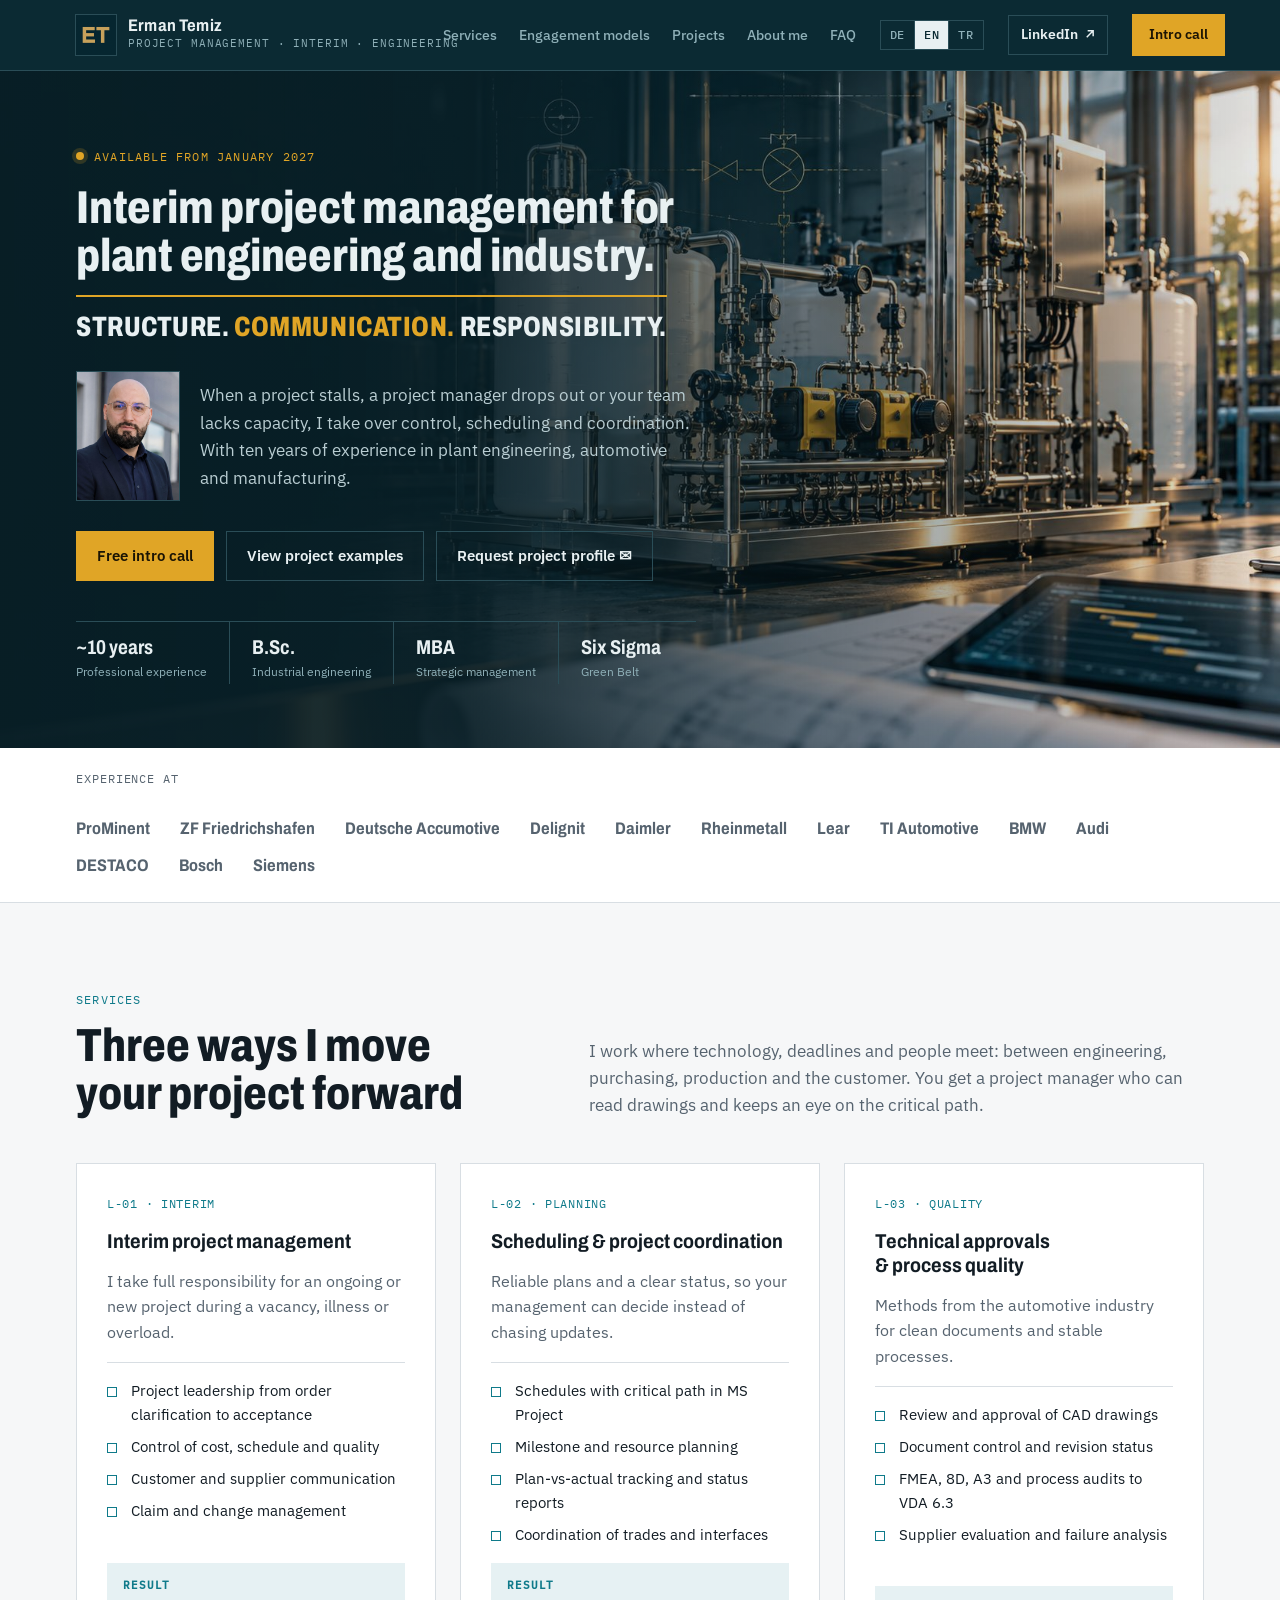
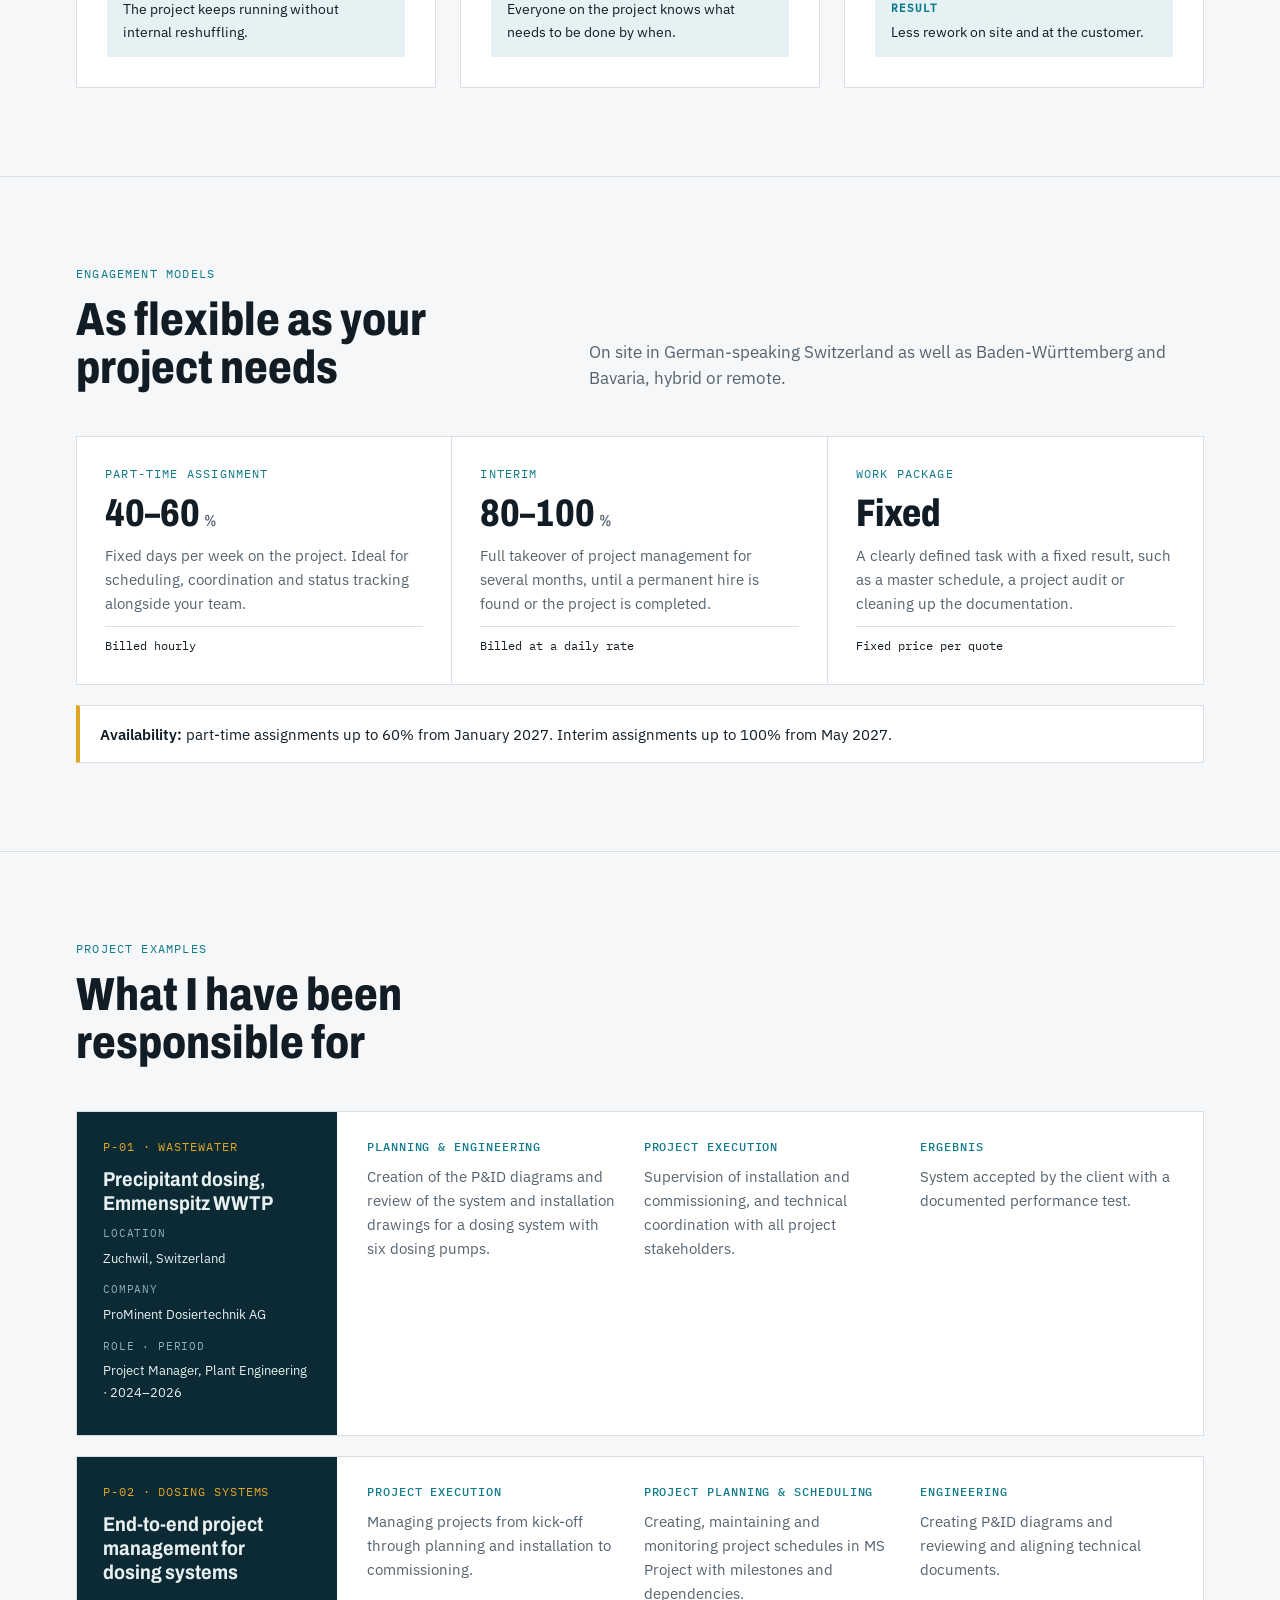
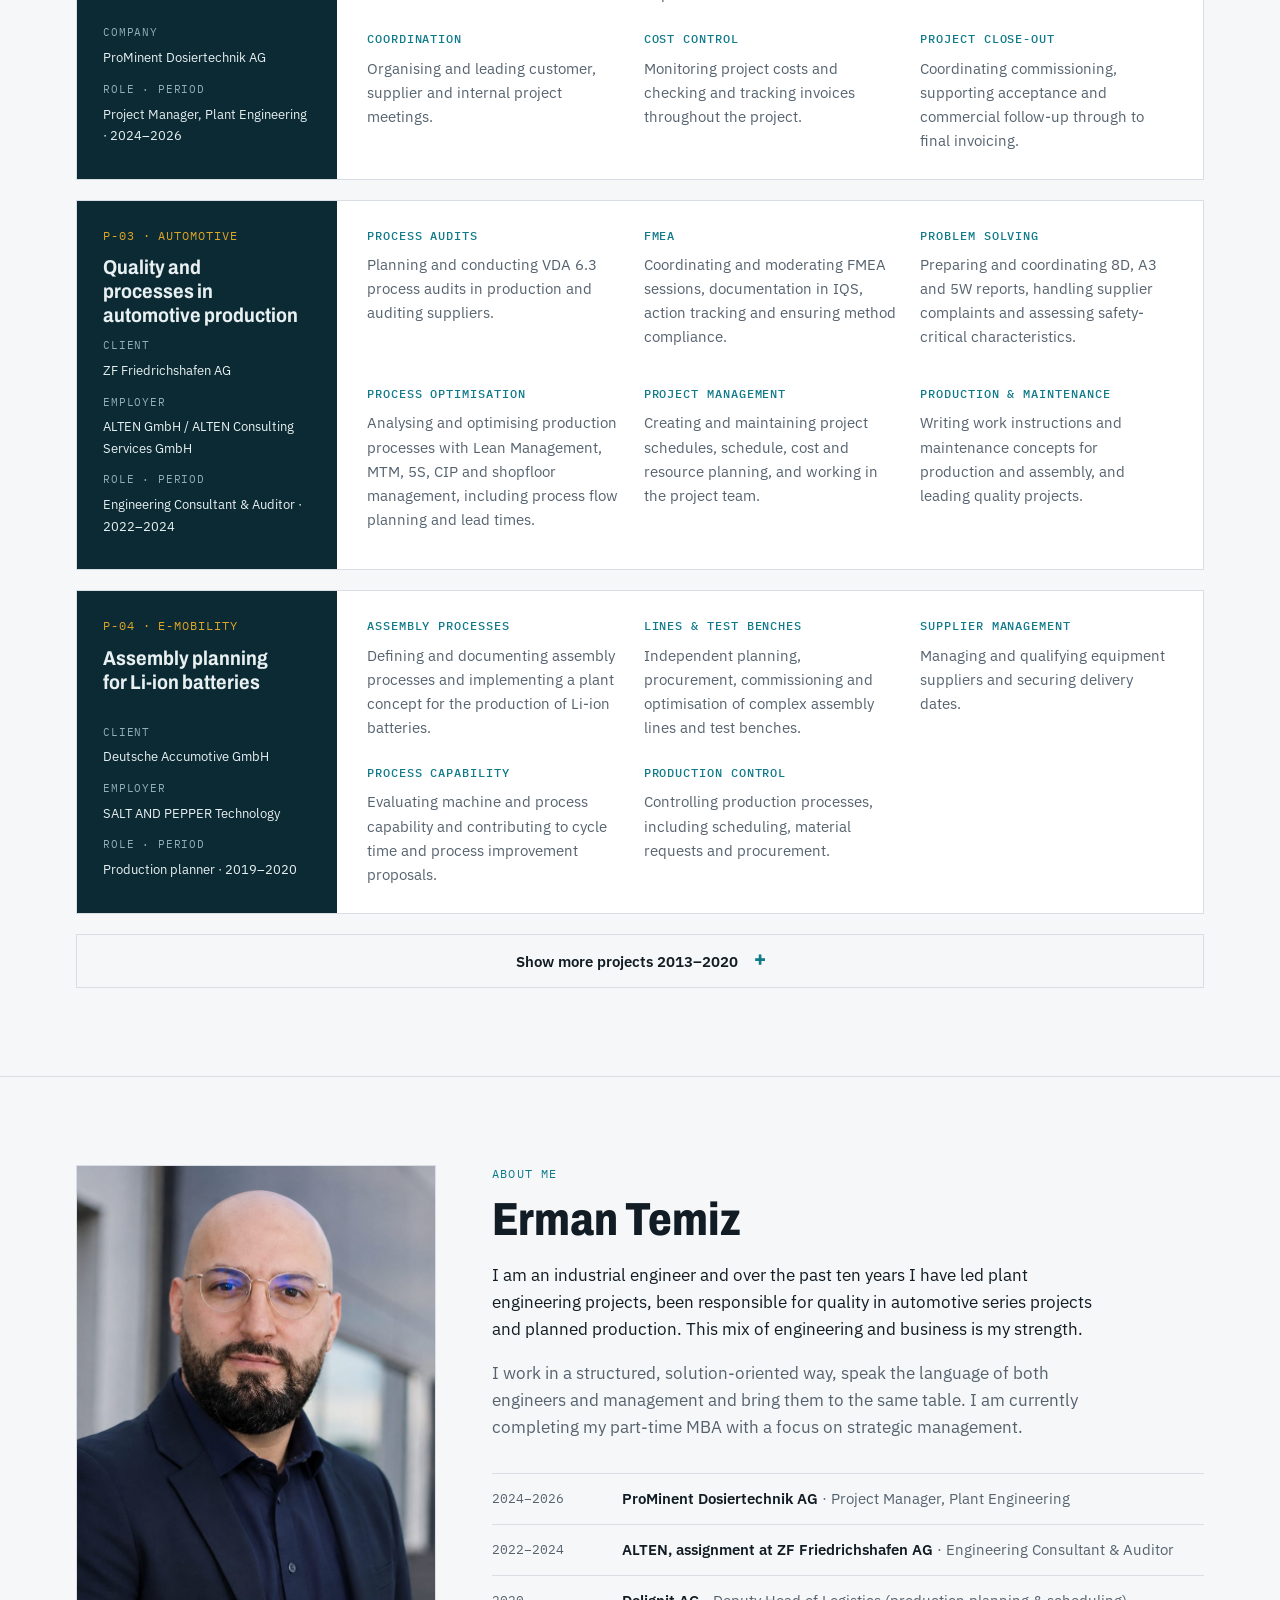
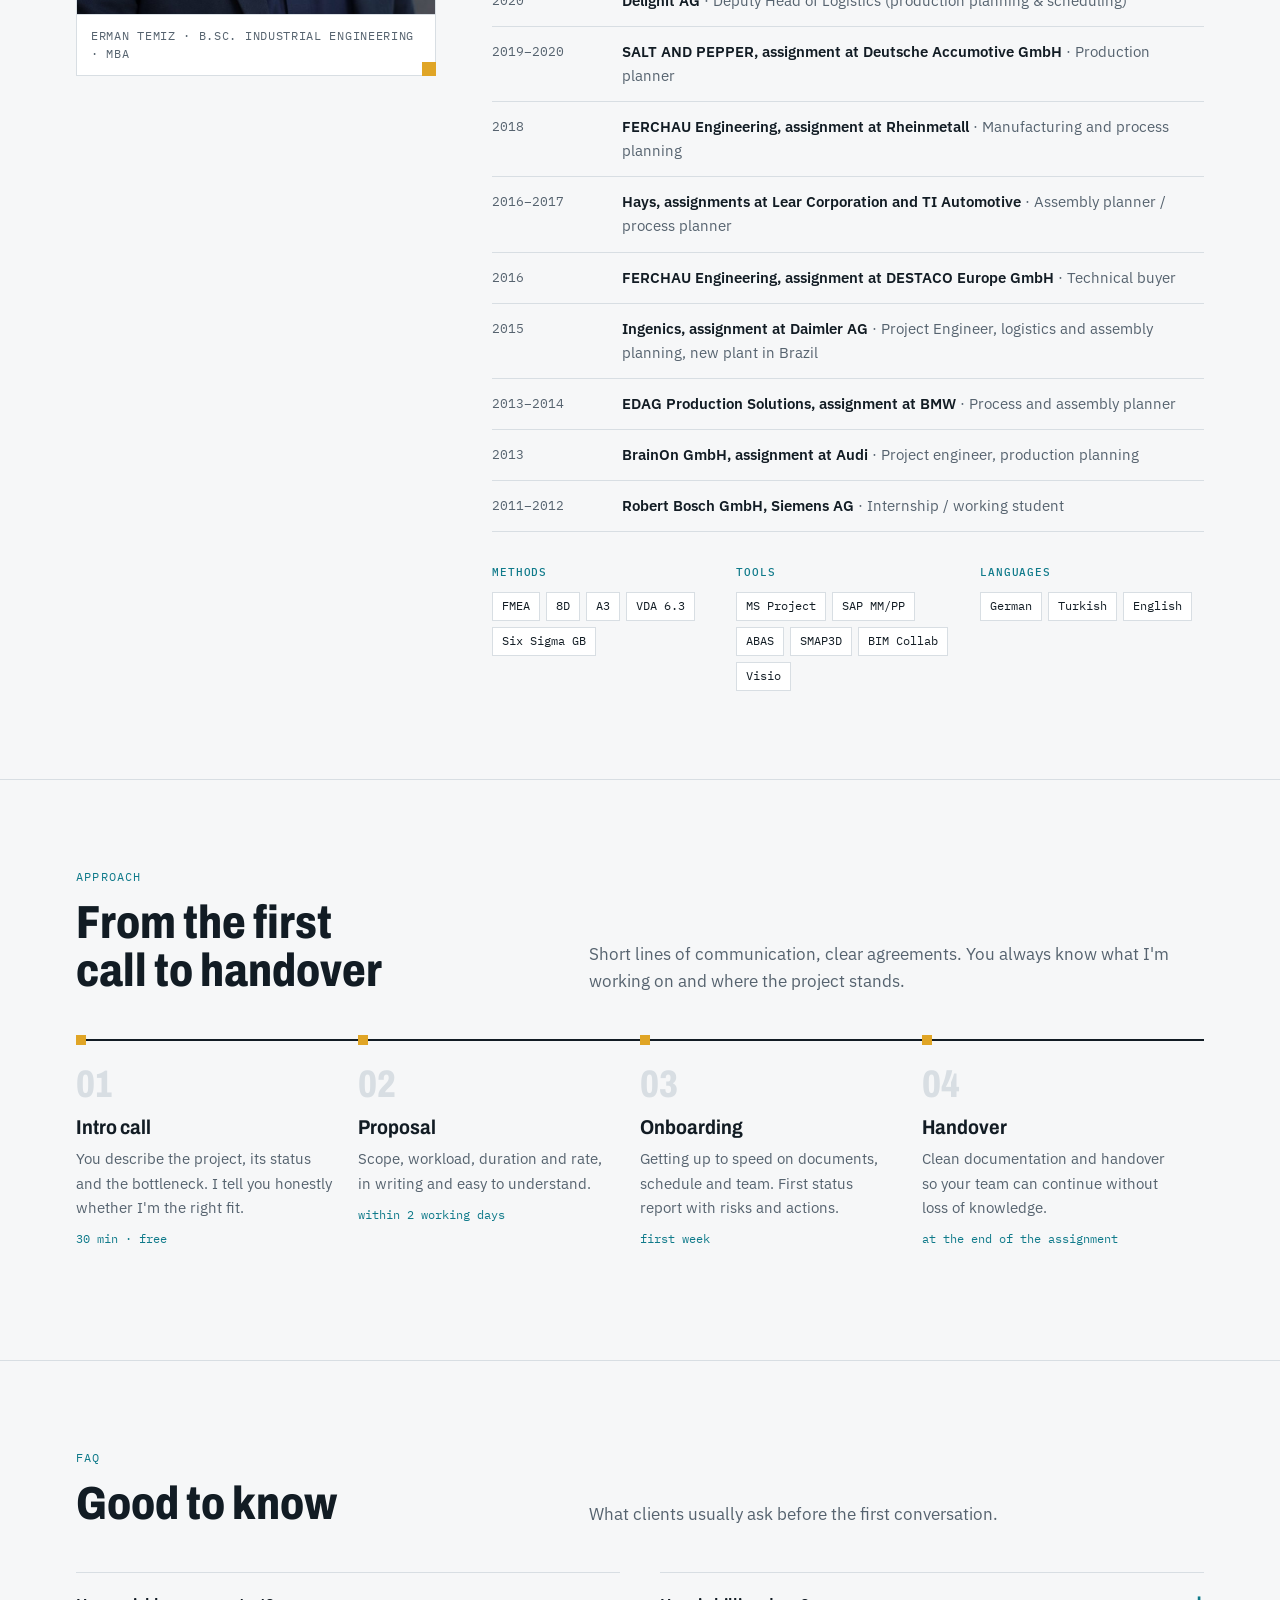
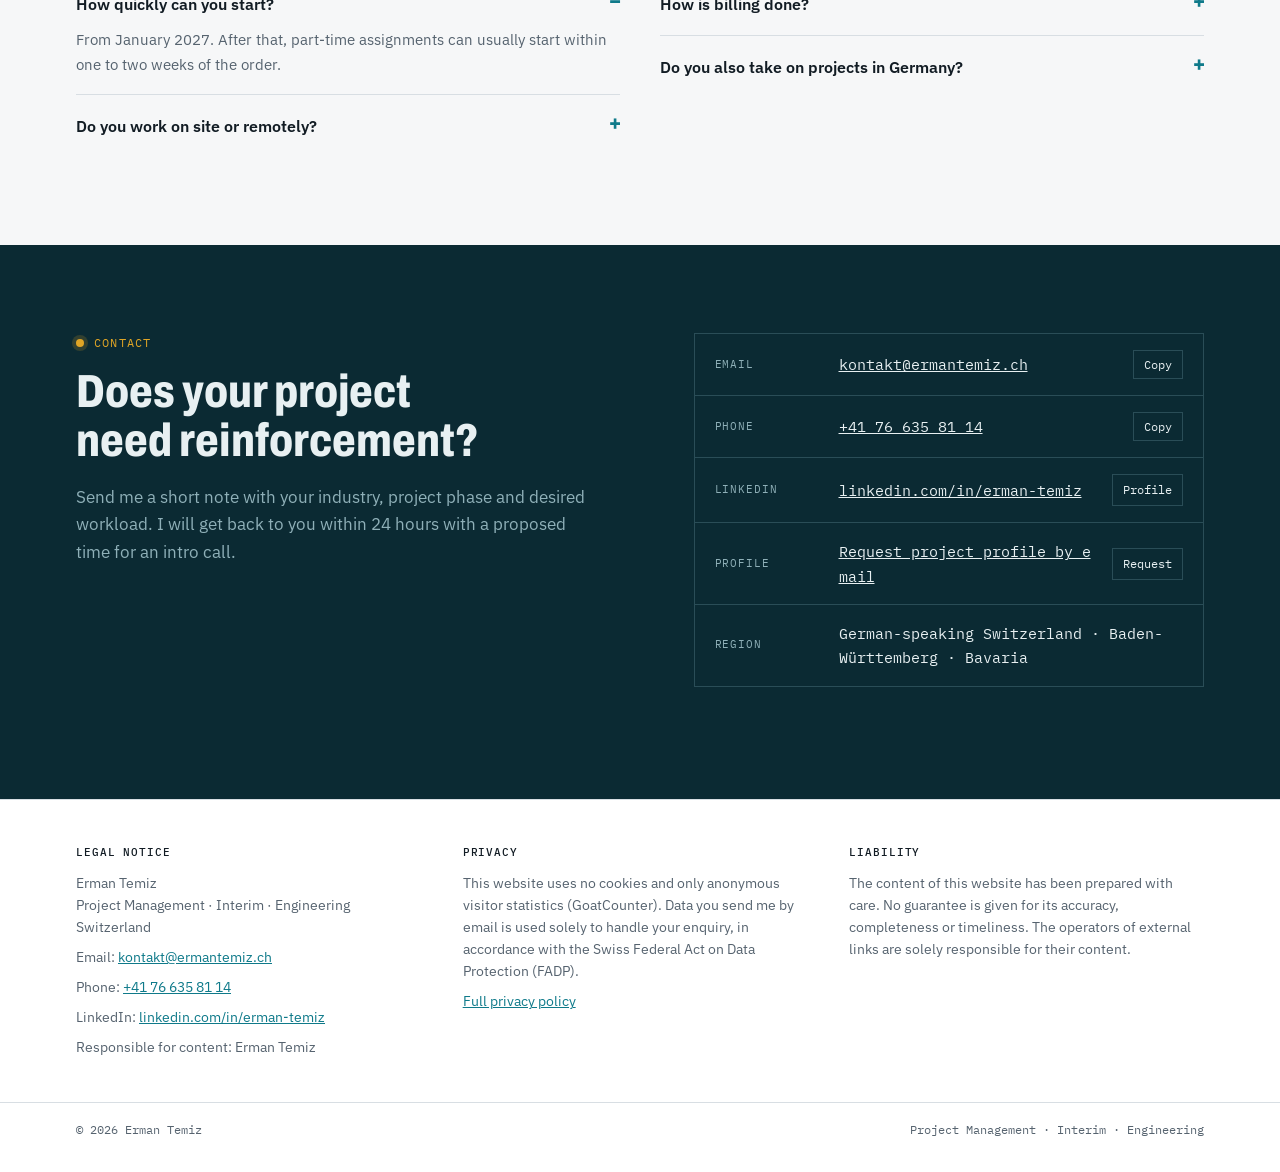
==== en/index.html @ 0bff88a7 "Projektprofil per E-Mail anfordern statt offenem Download (DE/EN/TR; TR/EN fordern englisches Profil" ====
<!doctype html>
<html lang="en">
<head>
<meta charset="utf-8">
<meta name="viewport" content="width=device-width, initial-scale=1, viewport-fit=cover">
<title>Erman Temiz Project Management</title>
<meta name="description" content="Erman Temiz – interim project management, project coordination and scheduling for plant engineering and industry in Switzerland.">
<meta property="og:type" content="website">
<meta property="og:site_name" content="Erman Temiz">
<meta property="og:locale" content="en_GB">
<meta property="og:url" content="https://ermantemiz.ch/en/">
<meta property="og:title" content="Erman Temiz – Interim project management for plant engineering and industry">
<meta property="og:description" content="Project management, scheduling and quality for plant engineering and industry – in German-speaking Switzerland, Baden-Württemberg and Bavaria. Structure. Communication. Responsibility.">
<meta property="og:image" content="https://ermantemiz.ch/img/og-image.jpg">
<meta property="og:image:width" content="1200">
<meta property="og:image:height" content="627">
<meta property="og:image:alt" content="Erman Temiz – Interim project management for plant engineering and industry">
<meta name="twitter:card" content="summary_large_image">
<link rel="canonical" href="https://ermantemiz.ch/en/">
<link rel="alternate" hreflang="de" href="https://ermantemiz.ch/">
<link rel="alternate" hreflang="en" href="https://ermantemiz.ch/en/">
<link rel="alternate" hreflang="tr" href="https://ermantemiz.ch/tr/">
<link rel="alternate" hreflang="x-default" href="https://ermantemiz.ch/">
<link rel="icon" href="/favicon.ico" sizes="any">
<link rel="icon" type="image/png" sizes="32x32" href="/favicon-32.png">
<link rel="apple-touch-icon" href="/apple-touch-icon.png">
<link rel="stylesheet" href="../fonts/fonts.css">
<style>
/* Layout: engineering consultancy. A deep petrol hero carrying a live P&ID line drawing; below, calm white sections on a strict 12-col grid, hairline rules, mono tag codes as in plant documentation. */
:root{
  --bg:#F6F7F8;
  --surface:#FFFFFF;
  --ink:#121C24;
  --muted:#56636F;
  --line:#D8DEE3;
  --band:#0B2A33;
  --band-ink:#E8F0F2;
  --band-muted:#8FB0B8;
  --band-line:#2A4D57;
  --accent:#0F7A8A;
  --accent-ink:#FFFFFF;
  --signal:#E0A526;
  --soft:#E6F1F3;
  --todo:#B4472E;
  --display:"Archivo","Arial Narrow",Arial,sans-serif;
  --body:"IBM Plex Sans",-apple-system,"Segoe UI",Roboto,sans-serif;
  --mono:"IBM Plex Mono",ui-monospace,Menlo,Consolas,monospace;
}
@media (prefers-color-scheme:dark){:root:not([data-theme="light"]){
  --bg:#0C1418;--surface:#121D22;--ink:#E5ECEF;--muted:#9AAAB2;--line:#26363D;
  --band:#081E25;--band-ink:#E8F0F2;--band-muted:#86A7AF;--band-line:#23444D;
  --accent:#4FB9C8;--accent-ink:#06171C;--signal:#F0B946;--soft:#15292F;--todo:#E9826A;color-scheme:dark}}
:root[data-theme="dark"]{
  --bg:#0C1418;--surface:#121D22;--ink:#E5ECEF;--muted:#9AAAB2;--line:#26363D;
  --band:#081E25;--band-ink:#E8F0F2;--band-muted:#86A7AF;--band-line:#23444D;
  --accent:#4FB9C8;--accent-ink:#06171C;--signal:#F0B946;--soft:#15292F;--todo:#E9826A;color-scheme:dark}

*{box-sizing:border-box}
html,body{margin:0}img{max-width:100%}[hidden]{display:none!important}
html{scroll-behavior:smooth}
@media (prefers-reduced-motion:reduce){html{scroll-behavior:auto}*{animation:none!important;transition:none!important}}
body{background:var(--bg);color:var(--ink);font-family:var(--body);font-size:16px;line-height:1.6}
body::before{content:"";position:fixed;inset:0 0 auto;height:env(safe-area-inset-top,0px);z-index:10;background:var(--band)}
a{color:var(--accent)}
:focus-visible{outline:2px solid var(--signal);outline-offset:3px}
.wrap{max-width:1160px;margin:0 auto;padding-left:max(16px,env(safe-area-inset-left,0px));padding-right:max(16px,env(safe-area-inset-right,0px))}
h1,h2,h3{font-family:var(--display);text-wrap:balance;margin:0}
p{margin:0}
.todo{border-bottom:1px dashed var(--todo);color:var(--todo)}

/* header */
header{position:sticky;top:env(safe-area-inset-top,0px);z-index:20;background:var(--band);color:var(--band-ink);border-bottom:1px solid var(--band-line)}
header .wrap{display:flex;align-items:center;gap:24px;padding-block:14px}
.logo{display:flex;align-items:center;gap:12px;text-decoration:none;color:inherit;margin-right:auto}
.mono-mark{width:40px;height:40px;border:1.5px solid var(--band-ink);display:grid;place-items:center;font-family:var(--display);font-weight:800;font-stretch:75%;font-size:1.05rem;letter-spacing:.02em;position:relative}
.mono-mark::after{content:"";position:absolute;right:-1.5px;bottom:-1.5px;width:10px;height:10px;background:var(--signal)}
.logo-img{width:40px;height:40px;display:block;flex:none;outline:1px solid var(--band-line)}
.logo-text b{display:block;font-family:var(--display);font-weight:700;font-stretch:85%;font-size:1.05rem;letter-spacing:.01em;line-height:1.1}
.logo-text span{display:block;font-family:var(--mono);font-size:.68rem;color:var(--band-muted);letter-spacing:.08em;text-transform:uppercase;white-space:nowrap}
nav{display:flex;gap:22px}
nav a{color:var(--band-muted);text-decoration:none;font-size:.88rem;font-weight:500;white-space:nowrap}
nav a:hover{color:var(--band-ink)}
.btn{display:inline-flex;align-items:center;justify-content:center;gap:8px;padding:12px 20px;font-family:var(--body);font-weight:600;font-size:.94rem;text-decoration:none;border:1px solid transparent;cursor:pointer;transition:background .15s,border-color .15s,color .15s;white-space:nowrap}
.btn-signal{background:var(--signal);color:#1B1404}
.btn-signal:hover{background:var(--band-ink)}
.btn-ghost{border-color:var(--band-line);color:var(--band-ink);background:transparent}
.btn-ghost:hover{border-color:var(--band-ink)}
.btn-dark{background:var(--ink);color:var(--surface)}
.btn-dark:hover{background:var(--accent);color:var(--accent-ink)}
header .btn{padding:9px 16px;font-size:.85rem}
@media (max-width:1240px){nav{display:none}}
@media (max-width:460px){header .btn{display:none}}
.li-link{display:inline-flex;align-items:center;gap:6px;padding:8px 12px;border:1px solid var(--band-line);color:var(--band-ink);text-decoration:none;font-size:.85rem;font-weight:600;white-space:nowrap;transition:border-color .15s}
.li-link:hover{border-color:var(--band-ink)}
.lang{display:flex;border:1px solid var(--band-line)}
.lang a{font-family:var(--mono);font-size:.74rem;font-weight:500;letter-spacing:.06em;padding:8px 9px;color:var(--band-muted);text-decoration:none;line-height:1}
.lang a + a{border-left:1px solid var(--band-line)}
.lang a:hover{color:var(--band-ink)}
.lang a[aria-current="page"]{background:var(--band-ink);color:var(--band)}
@media (max-width:560px){.li-link{display:none}}
@media (max-width:760px){.logo-text span{display:none}}

/* hero */
.hero{background-color:var(--band);background-image:linear-gradient(90deg,rgba(8,30,37,.97) 0%,rgba(8,30,37,.9) 36%,rgba(8,30,37,.45) 62%,rgba(8,30,37,.08) 100%),url(../img/hero-anlage.jpg);background-size:cover;background-position:right center;color:var(--band-ink);overflow:hidden}
.hero .wrap{display:block;padding-block:76px 64px}
.hero-text{max-width:620px;min-width:0}
@media (max-width:900px){.hero{background-image:linear-gradient(180deg,rgba(8,30,37,.93) 0%,rgba(8,30,37,.86) 100%),url(../img/hero-anlage.jpg);background-position:70% center}.hero .wrap{padding-block:48px}}
.eyebrow{font-family:var(--mono);font-size:.75rem;letter-spacing:.1em;text-transform:uppercase;color:var(--signal);display:flex;align-items:center;gap:10px}
.eyebrow::before{content:"";width:8px;height:8px;background:var(--signal);border-radius:50%;box-shadow:0 0 0 4px rgba(224,165,38,.18)}
.hero h1{font-size:clamp(1.9rem,3.6vw,2.9rem);font-weight:800;font-stretch:80%;line-height:1.05;letter-spacing:-.005em;margin-top:18px}
.slogan{font-family:var(--display);font-weight:800;font-stretch:75%;text-transform:uppercase;font-size:clamp(1.25rem,2.3vw,1.75rem);line-height:1.15;letter-spacing:.02em;color:var(--band-ink);margin-top:14px;padding-top:14px;border-top:2px solid var(--signal);display:inline-block}
.slogan .hl{font-style:normal;color:var(--signal)}
.hero-me{display:flex;gap:20px;align-items:center;margin-top:28px}
.hero-me img{width:104px;height:130px;object-fit:cover;flex:none;border:1px solid var(--band-line);background:var(--band)}
.hero .lead{font-size:1.08rem;color:#B9CDD2;margin:0;max-width:52ch;min-width:0}
@media (max-width:480px){.hero-me{align-items:flex-start;gap:14px}.hero-me img{width:78px;height:98px}.hero .lead{font-size:1rem}}
.hero .cta{display:flex;flex-wrap:wrap;gap:12px;margin-top:30px}
@media (min-width:901px){.hero .cta{width:max-content;max-width:760px}}
.creds{display:grid;grid-template-columns:repeat(4,auto);justify-content:start;gap:0;margin-top:40px;border-top:1px solid var(--band-line)}
.creds div{padding:14px 22px 0 0;margin-right:22px;border-right:1px solid var(--band-line)}
.creds div:last-child{border-right:0;margin-right:0}
.creds b{display:block;font-family:var(--display);font-stretch:80%;font-weight:700;font-size:1.25rem;line-height:1.1}
.creds span{font-size:.78rem;color:var(--band-muted)}
@media (max-width:560px){.creds{grid-template-columns:1fr 1fr}.creds div{border-right:0;margin-right:0}}


/* experience strip */
.strip{background:var(--surface);border-bottom:1px solid var(--line)}
.strip .wrap{display:flex;align-items:center;gap:28px;flex-wrap:wrap;padding-block:22px}
.strip small{font-family:var(--mono);font-size:.72rem;letter-spacing:.08em;text-transform:uppercase;color:var(--muted)}
.strip ul{display:flex;flex-wrap:wrap;gap:10px 30px;list-style:none;margin:0;padding:0}
.strip li{font-family:var(--display);font-weight:700;font-stretch:85%;font-size:1.05rem;color:var(--muted)}

/* sections */
section.blk{padding-block:88px}
section.blk + section.blk{border-top:1px solid var(--line)}
@media (max-width:700px){section.blk{padding-block:56px}}
.sec-head{display:grid;grid-template-columns:1fr 1.3fr;gap:40px;align-items:end;margin-bottom:44px}
.sec-head > *{min-width:0}
@media (max-width:820px){.sec-head{grid-template-columns:1fr;gap:16px}}
.kicker{font-family:var(--mono);font-size:.74rem;letter-spacing:.1em;text-transform:uppercase;color:var(--accent);margin-bottom:12px}
h2{font-size:clamp(1.9rem,3.8vw,2.9rem);font-weight:800;font-stretch:80%;line-height:1.04}
.sec-head p{color:var(--muted);font-size:1.05rem;max-width:60ch}
h3{font-size:1.25rem;font-weight:700;font-stretch:88%;line-height:1.2}

/* services */
.svc-grid{display:grid;grid-template-columns:repeat(3,1fr);gap:24px}
@media (max-width:960px){.svc-grid{grid-template-columns:1fr}}
.svc{background:var(--surface);border:1px solid var(--line);padding:30px;display:flex;flex-direction:column;gap:16px;min-width:0}
.svc .code{font-family:var(--mono);font-size:.75rem;color:var(--accent);letter-spacing:.06em}
.svc p{color:var(--muted)}
.svc ul{margin:0;padding:0;list-style:none;display:grid;gap:8px;border-top:1px solid var(--line);padding-top:16px}
.svc li{display:grid;grid-template-columns:14px 1fr;gap:10px;font-size:.94rem}
.svc li::before{content:"";width:8px;height:8px;border:1.5px solid var(--accent);margin-top:8px}
.svc .out{margin-top:auto;background:var(--soft);padding:14px 16px;font-size:.9rem}
.svc .out b{display:block;font-family:var(--mono);font-size:.7rem;letter-spacing:.08em;text-transform:uppercase;color:var(--accent);margin-bottom:2px}

/* models */
.models{display:grid;grid-template-columns:repeat(3,1fr);border:1px solid var(--line);background:var(--surface)}
@media (max-width:860px){.models{grid-template-columns:1fr}}
.model{padding:28px;border-right:1px solid var(--line);display:flex;flex-direction:column;gap:10px;min-width:0}
.model:last-child{border-right:0}
@media (max-width:860px){.model{border-right:0;border-bottom:1px solid var(--line)}.model:last-child{border-bottom:0}}
.model .pens{font-family:var(--display);font-stretch:78%;font-weight:800;font-size:2.4rem;line-height:1;font-variant-numeric:tabular-nums}
.model .pens small{font-size:1rem;font-weight:600;color:var(--muted);margin-left:4px}
.model p{color:var(--muted);font-size:.95rem}
.model .meta{font-family:var(--mono);font-size:.74rem;color:var(--ink);border-top:1px solid var(--line);padding-top:10px;margin-top:auto}
.avail-note{margin-top:20px;display:flex;gap:14px;align-items:flex-start;background:var(--surface);border:1px solid var(--line);border-left:4px solid var(--signal);padding:16px 20px}
.avail-note p{font-size:.95rem}

/* cases */
.cases{display:grid;gap:20px}
.case{display:grid;grid-template-columns:260px 1fr;background:var(--surface);border:1px solid var(--line)}
.case > *{min-width:0}
@media (max-width:820px){.case{grid-template-columns:1fr}}
.case-side{background:var(--band);color:var(--band-ink);padding:26px;display:flex;flex-direction:column;gap:10px}
.case-side .code{font-family:var(--mono);font-size:.72rem;color:var(--signal);letter-spacing:.08em}
.case-side h3{color:var(--band-ink)}
.case-side dl{margin:auto 0 0;display:grid;gap:6px;font-size:.84rem}
.case-side dt{font-family:var(--mono);font-size:.66rem;letter-spacing:.08em;text-transform:uppercase;color:var(--band-muted)}
.case-side dd{margin:0 0 6px}
.case-body{padding:26px 30px;display:grid;grid-template-columns:repeat(2,1fr);gap:24px}
.case-body.case-3{grid-template-columns:repeat(3,1fr)}
@media (max-width:820px){.case-body,.case-body.case-3{grid-template-columns:1fr}}
.case-body h4{font-family:var(--mono);font-size:.72rem;letter-spacing:.08em;text-transform:uppercase;color:var(--accent);margin:0 0 8px;font-weight:500}
.case-body p{font-size:.94rem;color:var(--muted)}

/* about */
.about{display:grid;grid-template-columns:360px 1fr;gap:56px;align-items:start}
.about > *{min-width:0}
@media (max-width:900px){.about{grid-template-columns:1fr;gap:32px}}
.portrait{margin:0;max-width:100%;position:relative;border:1px solid var(--line);background:var(--surface)}
.portrait img{display:block;width:100%;height:auto;aspect-ratio:4/5;object-fit:cover}
.portrait::after{content:"";position:absolute;right:-1px;bottom:-1px;width:14px;height:14px;background:var(--signal)}
.portrait figcaption{font-family:var(--mono);font-size:.72rem;letter-spacing:.06em;text-transform:uppercase;color:var(--muted);padding:12px 14px;border-top:1px solid var(--line)}
.about-text p{font-size:1.06rem;max-width:62ch}
.about-text p + p{margin-top:16px}
.about-text .muted{color:var(--muted)}
.cv{margin-top:32px;border-top:1px solid var(--line)}
.cv-row{display:grid;grid-template-columns:110px 1fr;gap:20px;padding-block:13px;border-bottom:1px solid var(--line);font-size:.94rem}
.cv-row > *{min-width:0}
.cv-row time{font-family:var(--mono);font-size:.8rem;color:var(--muted);font-variant-numeric:tabular-nums;padding-top:2px}
.cv-row b{font-weight:600}
.cv-row span{color:var(--muted)}
.skills{display:grid;grid-template-columns:repeat(3,1fr);gap:20px;margin-top:32px}
@media (max-width:640px){.skills{grid-template-columns:1fr}}
.skills h4{font-family:var(--mono);font-size:.7rem;letter-spacing:.08em;text-transform:uppercase;color:var(--accent);margin:0 0 10px;font-weight:500}
.chips{display:flex;flex-wrap:wrap;gap:6px}
.chip{font-family:var(--mono);font-size:.74rem;padding:4px 9px;border:1px solid var(--line);background:var(--surface)}

/* process */
.steps{display:grid;grid-template-columns:repeat(4,1fr);gap:0;list-style:none;margin:0;padding:0;counter-reset:s}
@media (max-width:900px){.steps{grid-template-columns:1fr 1fr}}
@media (max-width:520px){.steps{grid-template-columns:1fr}}
.steps li{counter-increment:s;padding:24px 24px 24px 0;border-top:2px solid var(--ink);position:relative;min-width:0}
.steps li::before{content:counter(s,decimal-leading-zero);font-family:var(--display);font-stretch:75%;font-weight:800;font-size:2.4rem;color:var(--line);line-height:1;display:block;margin-bottom:12px}
.steps li::after{content:"";position:absolute;top:-6px;left:0;width:10px;height:10px;background:var(--signal)}
.steps p{color:var(--muted);font-size:.94rem;margin-top:8px}
.steps .dur{font-family:var(--mono);font-size:.72rem;color:var(--accent);margin-top:10px;display:block}

/* faq */
.faq{display:grid;grid-template-columns:1fr 1fr;gap:0 40px}
@media (max-width:820px){.faq{grid-template-columns:1fr}}
details{border-top:1px solid var(--line);padding-block:18px}
summary{cursor:pointer;font-weight:600;font-size:1.02rem;list-style:none;display:flex;justify-content:space-between;gap:16px}
summary::-webkit-details-marker{display:none}
summary::after{content:"+";font-family:var(--mono);color:var(--accent);font-size:1.2rem;line-height:1}
details[open] summary::after{content:"–"}
details p{color:var(--muted);margin-top:10px;font-size:.95rem;max-width:60ch}
.more{border-top:0;padding-block:0;margin-top:20px}
.more>summary{justify-content:center;border:1px solid var(--line);padding:14px 20px;font-size:.95rem}
.more>summary:hover{border-color:var(--accent)}
.more>.cases{margin-top:20px}

/* contact */
.contact{background:var(--band);color:var(--band-ink)}
.contact .wrap{display:grid;grid-template-columns:1.1fr 1fr;gap:56px;padding-block:88px}
.contact .wrap > *{min-width:0}
@media (max-width:860px){.contact .wrap{grid-template-columns:1fr;padding-block:56px;gap:36px}}
.contact h2{color:var(--band-ink)}
.contact .lead{color:var(--band-muted);font-size:1.08rem;margin-top:18px;max-width:52ch}
.ccard{border:1px solid var(--band-line);display:grid}
.crow{display:grid;grid-template-columns:110px 1fr auto;gap:14px;align-items:center;padding:16px 20px;border-bottom:1px solid var(--band-line)}
.crow:last-child{border-bottom:0}
.crow > *{min-width:0}
.crow .k{font-family:var(--mono);font-size:.7rem;letter-spacing:.08em;text-transform:uppercase;color:var(--band-muted)}
.crow .v{font-family:var(--mono);font-size:.95rem;word-break:break-all}
.crow .v a{color:var(--band-ink)}
.crow .todo{color:var(--signal);border-color:var(--signal)}
.copy{background:transparent;border:1px solid var(--band-line);color:var(--band-ink);font-family:var(--mono);font-size:.72rem;padding:6px 10px;cursor:pointer}
.copy:hover{border-color:var(--band-ink)}
@media (max-width:480px){.crow{grid-template-columns:1fr auto}.crow .k{grid-column:1/-1}}
.copy-note{font-family:var(--mono);font-size:.75rem;color:var(--signal);min-height:1.2em;margin-top:10px}

/* footer / legal */
footer{background:var(--surface);border-top:1px solid var(--line)}
.legal{display:grid;grid-template-columns:repeat(3,1fr);gap:32px;padding-block:44px;font-size:.86rem;color:var(--muted)}
.legal > *{min-width:0}
@media (max-width:820px){.legal{grid-template-columns:1fr}}
.legal h4{font-family:var(--mono);font-size:.7rem;letter-spacing:.08em;text-transform:uppercase;color:var(--ink);margin:0 0 10px;font-weight:500}
.legal p + p{margin-top:8px}
.foot-bar{border-top:1px solid var(--line)}
.foot-bar .wrap{display:flex;justify-content:space-between;flex-wrap:wrap;gap:10px;padding-block:18px 32px;font-family:var(--mono);font-size:.72rem;color:var(--muted)}
</style>
</head>
<body>

<header>
  <div class="wrap">
    <a class="logo" href="#start" aria-label="Erman Temiz, back to top">
      <img class="logo-img" src="../img/logo-et-160.png" width="40" height="40" alt="">
      <span class="logo-text"><b>Erman Temiz</b><span>Project Management · Interim · Engineering</span></span>
    </a>
    <nav aria-label="Main navigation">
      <a href="#leistungen">Services</a>
      <a href="#einsatz">Engagement models</a>
      <a href="#projekte">Projects</a>
      <a href="#ueber-mich">About me</a>
      <a href="#faq">FAQ</a>
    </nav>
    <div class="lang" role="group" aria-label="Language"><a href="https://ermantemiz.ch/" lang="de" hreflang="de">DE</a><a href="https://ermantemiz.ch/en/" lang="en" hreflang="en" aria-current="page">EN</a><a href="https://ermantemiz.ch/tr/" lang="tr" hreflang="tr">TR</a></div>
    <a class="li-link" href="https://www.linkedin.com/in/erman-temiz/" target="_blank" rel="noopener" aria-label="LinkedIn profile of Erman Temiz (opens in new tab)">LinkedIn<svg viewBox="0 0 12 12" width="11" height="11" aria-hidden="true"><path d="M4 2h6v6M10 2 3 9" fill="none" stroke="currentColor" stroke-width="1.6"/></svg></a>
    <a class="btn btn-signal" href="#kontakt">Intro call</a>
  </div>
</header>

<main>
  <section class="hero" id="start">
    <div class="wrap">
      <div class="hero-text">
        <div class="eyebrow">Available from January 2027</div>
        <h1>Interim project management for plant engineering and industry.</h1>
        <p class="slogan">Structure. <em class="hl">Communication.</em> Responsibility.</p>
        <div class="hero-me">
          <img src="../img/erman-temiz.jpg" width="104" height="130" alt="Portrait of Erman Temiz">
          <p class="lead">When a project stalls, a project manager drops out or your team lacks capacity, I take over control, scheduling and coordination. With ten years of experience in plant engineering, automotive and manufacturing.</p>
        </div>
        <div class="cta">
          <a class="btn btn-signal" href="#kontakt">Free intro call</a>
          <a class="btn btn-ghost" href="#projekte">View project examples</a>
          <a class="btn btn-ghost" href="mailto:kontakt@ermantemiz.ch?subject=Request%3A%20project%20profile%20%E2%80%93%20Erman%20Temiz&amp;body=Hello%20Mr%20Temiz%2C%0A%0Aplease%20send%20me%20your%20project%20profile%20%28PDF%29.%0A%0ACompany%3A%0AName%3A%0AOccasion%20/%20project%3A%0A%0ABest%20regards%0A" data-goatcounter-click="projektprofil-anfrage-hero">Request project profile ✉</a>
        </div>
        <div class="creds">
          <div><b>~10 years</b><span>Professional experience</span></div>
          <div><b>B.Sc.</b><span>Industrial engineering</span></div>
          <div><b>MBA</b><span>Strategic management</span></div>
          <div><b>Six Sigma</b><span>Green Belt</span></div>
        </div>
      </div>
    </div>
  </section>

  <div class="strip">
    <div class="wrap">
      <small>Experience at</small>
      <ul>
        <li>ProMinent</li><li>ZF Friedrichshafen</li><li>Deutsche Accumotive</li><li>Delignit</li><li>Daimler</li><li>Rheinmetall</li><li>Lear</li><li>TI Automotive</li><li>BMW</li><li>Audi</li><li>DESTACO</li><li>Bosch</li><li>Siemens</li>
      </ul>
    </div>
  </div>

  <section class="blk" id="leistungen">
    <div class="wrap">
      <div class="sec-head">
        <div><div class="kicker">Services</div><h2>Three ways I move your project forward</h2></div>
        <p>I work where technology, deadlines and people meet: between engineering, purchasing, production and the customer. You get a project manager who can read drawings and keeps an eye on the critical path.</p>
      </div>
      <div class="svc-grid">
        <article class="svc">
          <span class="code">L-01 · INTERIM</span>
          <h3>Interim project management</h3>
          <p>I take full responsibility for an ongoing or new project during a vacancy, illness or overload.</p>
          <ul>
            <li>Project leadership from order clarification to acceptance</li>
            <li>Control of cost, schedule and quality</li>
            <li>Customer and supplier communication</li>
            <li>Claim and change management</li>
          </ul>
          <div class="out"><b>Result</b>The project keeps running without internal reshuffling.</div>
        </article>
        <article class="svc">
          <span class="code">L-02 · PLANNING</span>
          <h3>Scheduling &amp; project coordination</h3>
          <p>Reliable plans and a clear status, so your management can decide instead of chasing updates.</p>
          <ul>
            <li>Schedules with critical path in MS Project</li>
            <li>Milestone and resource planning</li>
            <li>Plan-vs-actual tracking and status reports</li>
            <li>Coordination of trades and interfaces</li>
          </ul>
          <div class="out"><b>Result</b>Everyone on the project knows what needs to be done by when.</div>
        </article>
        <article class="svc">
          <span class="code">L-03 · QUALITY</span>
          <h3>Technical approvals &amp; process quality</h3>
          <p>Methods from the automotive industry for clean documents and stable processes.</p>
          <ul>
            <li>Review and approval of CAD drawings</li>
            <li>Document control and revision status</li>
            <li>FMEA, 8D, A3 and process audits to VDA 6.3</li>
            <li>Supplier evaluation and failure analysis</li>
          </ul>
          <div class="out"><b>Result</b>Less rework on site and at the customer.</div>
        </article>
      </div>
    </div>
  </section>

  <section class="blk" id="einsatz">
    <div class="wrap">
      <div class="sec-head">
        <div><div class="kicker">Engagement models</div><h2>As flexible as your project needs</h2></div>
        <p>On site in German-speaking Switzerland as well as Baden-Württemberg and Bavaria, hybrid or remote.</p>
      </div>
      <div class="models">
        <div class="model">
          <span class="kicker" style="margin:0">Part-time assignment</span>
          <div class="pens">40–60<small>%</small></div>
          <p>Fixed days per week on the project. Ideal for scheduling, coordination and status tracking alongside your team.</p>
          <div class="meta">Billed hourly</div>
        </div>
        <div class="model">
          <span class="kicker" style="margin:0">Interim</span>
          <div class="pens">80–100<small>%</small></div>
          <p>Full takeover of project management for several months, until a permanent hire is found or the project is completed.</p>
          <div class="meta">Billed at a daily rate</div>
        </div>
        <div class="model">
          <span class="kicker" style="margin:0">Work package</span>
          <div class="pens">Fixed</div>
          <p>A clearly defined task with a fixed result, such as a master schedule, a project audit or cleaning up the documentation.</p>
          <div class="meta">Fixed price per quote</div>
        </div>
      </div>
      <div class="avail-note">
        <p><b>Availability:</b> part-time assignments up to 60% from January 2027. Interim assignments up to 100% from May 2027.</p>
      </div>
    </div>
  </section>

  <section class="blk" id="projekte">
    <div class="wrap">
      <div class="sec-head">
        <div><div class="kicker">Project examples</div><h2>What I have been responsible for</h2></div>
      </div>
      <div class="cases">
        <article class="case">
          <div class="case-side">
            <span class="code">P-01 · WASTEWATER</span>
            <h3>Precipitant dosing, Emmenspitz WWTP</h3>
            <dl>
              <dt>Location</dt><dd>Zuchwil, Switzerland</dd>
              <dt>Company</dt><dd>ProMinent Dosiertechnik AG</dd>
              <dt>Role · Period</dt><dd>Project Manager, Plant Engineering · 2024–2026</dd>
            </dl>
          </div>
          <div class="case-body case-3">
            <div><h4>Planning &amp; engineering</h4><p>Creation of the P&amp;ID diagrams and review of the system and installation drawings for a dosing system with six dosing pumps.</p></div>
            <div><h4>Project execution</h4><p>Supervision of installation and commissioning, and technical coordination with all project stakeholders.</p></div>
            <div><h4>Ergebnis</h4><p>System accepted by the client with a documented performance test.</p></div>
          </div>
        </article>
        <article class="case">
          <div class="case-side">
            <span class="code">P-02 · DOSING SYSTEMS</span>
            <h3>End-to-end project management for dosing systems</h3>
            <dl>
              <dt>Company</dt><dd>ProMinent Dosiertechnik AG</dd>
              <dt>Role · Period</dt><dd>Project Manager, Plant Engineering · 2024–2026</dd>
            </dl>
          </div>
          <div class="case-body case-3">
            <div><h4>Project execution</h4><p>Managing projects from kick-off through planning and installation to commissioning.</p></div>
            <div><h4>Project planning &amp; scheduling</h4><p>Creating, maintaining and monitoring project schedules in MS Project with milestones and dependencies.</p></div>
            <div><h4>Engineering</h4><p>Creating P&amp;ID diagrams and reviewing and aligning technical documents.</p></div>
            <div><h4>Coordination</h4><p>Organising and leading customer, supplier and internal project meetings.</p></div>
            <div><h4>Cost control</h4><p>Monitoring project costs and checking and tracking invoices throughout the project.</p></div>
            <div><h4>Project close-out</h4><p>Coordinating commissioning, supporting acceptance and commercial follow-up through to final invoicing.</p></div>
          </div>
        </article>
        <article class="case">
          <div class="case-side">
            <span class="code">P-03 · AUTOMOTIVE</span>
            <h3>Quality and processes in automotive production</h3>
            <dl>
              <dt>Client</dt><dd>ZF Friedrichshafen AG</dd>
              <dt>Employer</dt><dd>ALTEN GmbH / ALTEN Consulting Services GmbH</dd>
              <dt>Role · Period</dt><dd>Engineering Consultant &amp; Auditor · 2022–2024</dd>
            </dl>
          </div>
          <div class="case-body case-3">
            <div><h4>Process audits</h4><p>Planning and conducting VDA 6.3 process audits in production and auditing suppliers.</p></div>
            <div><h4>FMEA</h4><p>Coordinating and moderating FMEA sessions, documentation in IQS, action tracking and ensuring method compliance.</p></div>
            <div><h4>Problem solving</h4><p>Preparing and coordinating 8D, A3 and 5W reports, handling supplier complaints and assessing safety-critical characteristics.</p></div>
            <div><h4>Process optimisation</h4><p>Analysing and optimising production processes with Lean Management, MTM, 5S, CIP and shopfloor management, including process flow planning and lead times.</p></div>
            <div><h4>Project management</h4><p>Creating and maintaining project schedules, schedule, cost and resource planning, and working in the project team.</p></div>
            <div><h4>Production &amp; maintenance</h4><p>Writing work instructions and maintenance concepts for production and assembly, and leading quality projects.</p></div>
          </div>
        </article>
        <article class="case">
          <div class="case-side">
            <span class="code">P-04 · E-MOBILITY</span>
            <h3>Assembly planning for Li-ion batteries</h3>
            <dl>
              <dt>Client</dt><dd>Deutsche Accumotive GmbH</dd>
              <dt>Employer</dt><dd>SALT AND PEPPER Technology</dd>
              <dt>Role · Period</dt><dd>Production planner · 2019–2020</dd>
            </dl>
          </div>
          <div class="case-body case-3">
            <div><h4>Assembly processes</h4><p>Defining and documenting assembly processes and implementing a plant concept for the production of Li-ion batteries.</p></div>
            <div><h4>Lines &amp; test benches</h4><p>Independent planning, procurement, commissioning and optimisation of complex assembly lines and test benches.</p></div>
            <div><h4>Supplier management</h4><p>Managing and qualifying equipment suppliers and securing delivery dates.</p></div>
            <div><h4>Process capability</h4><p>Evaluating machine and process capability and contributing to cycle time and process improvement proposals.</p></div>
            <div><h4>Production control</h4><p>Controlling production processes, including scheduling, material requests and procurement.</p></div>
          </div>
        </article>
      </div>
      <details class="more">
        <summary>Show more projects 2013–2020</summary>
        <div class="cases">
        <article class="case">
          <div class="case-side">
            <span class="code">P-05 · LOGISTICS</span>
            <h3>Production planning and logistics in series manufacturing</h3>
            <dl>
              <dt>Company</dt><dd>Delignit AG</dd>
              <dt>Role · Period</dt><dd>Deputy Head of Logistics · 2020</dd>
            </dl>
          </div>
          <div class="case-body case-3">
            <div><h4>Order control</h4><p>Planning, controlling and executing orders for semi-finished and finished part processing with regard to cost, capacity and deadlines.</p></div>
            <div><h4>Capacity &amp; costing</h4><p>Technical feasibility checks, capacity planning and technical costing, plus maintenance of bills of materials and master data.</p></div>
            <div><h4>Material planning &amp; delivery</h4><p>Material scheduling, stock control and responsibility for on-time deliveries in coordination with production, sales, quality and purchasing.</p></div>
          </div>
        </article>
        <article class="case">
          <div class="case-side">
            <span class="code">P-06 · MANUFACTURING PLANNING</span>
            <h3>Manufacturing and layout planning with test benches</h3>
            <dl>
              <dt>Client</dt><dd>Rheinmetall</dd>
              <dt>Employer</dt><dd>FERCHAU Engineering GmbH</dd>
              <dt>Role · Period</dt><dd>Manufacturing &amp; process planning · 2018</dd>
            </dl>
          </div>
          <div class="case-body case-3">
            <div><h4>Areas &amp; infrastructure</h4><p>Design of temporary workshop, calibration and measuring areas and of the utility supply for three starter/generator test benches.</p></div>
            <div><h4>Costs &amp; relocation</h4><p>Planning a production relocation and estimating costs for manufacturing moves, refurbishment and a noise protection booth.</p></div>
            <div><h4>Process planning</h4><p>Routings, manufacturing BOMs and work documents, determination of cycle, lead and operation times, and series launch of new projects.</p></div>
          </div>
        </article>
        <article class="case">
          <div class="case-side">
            <span class="code">P-07 · AUTOMOTIVE</span>
            <h3>Assembly planning at automotive suppliers</h3>
            <dl>
              <dt>Client</dt><dd>Lear Corporation, TI Automotive</dd>
              <dt>Employer</dt><dd>Hays Professional Solutions GmbH</dd>
              <dt>Role · Period</dt><dd>Assembly planner / process planner · 2016–2017</dd>
            </dl>
          </div>
          <div class="case-body case-3">
            <div><h4>Processes &amp; equipment</h4><p>Design and optimisation of processes and assembly equipment, and set-up and organisation of production areas.</p></div>
            <div><h4>Time management</h4><p>Determination of production times, workflow optimisation and line balancing.</p></div>
            <div><h4>Costs &amp; layout</h4><p>Cost reduction measures, project support and contribution to layout design.</p></div>
          </div>
        </article>
        <article class="case">
          <div class="case-side">
            <span class="code">P-08 · PURCHASING</span>
            <h3>Technical purchasing and supplier management</h3>
            <dl>
              <dt>Client</dt><dd>DESTACO Europe GmbH</dd>
              <dt>Employer</dt><dd>FERCHAU Engineering GmbH</dd>
              <dt>Role · Period</dt><dd>Technical buyer · 2016</dd>
            </dl>
          </div>
          <div class="case-body case-3">
            <div><h4>Negotiation</h4><p>Negotiating prices, contracts and payment terms, and obtaining and evaluating quotations.</p></div>
            <div><h4>Supplier management</h4><p>Selecting, visiting, evaluating and developing suppliers, and analysing international procurement markets.</p></div>
            <div><h4>Cost reduction</h4><p>Identifying and implementing cost reduction potential, reporting and support with complaints.</p></div>
          </div>
        </article>
        <article class="case">
          <div class="case-side">
            <span class="code">P-09 · PLANT SET-UP</span>
            <h3>Logistics and assembly planning for a new car plant in Brazil</h3>
            <dl>
              <dt>Client</dt><dd>Daimler AG</dd>
              <dt>Employer</dt><dd>Ingenics Services GmbH</dd>
              <dt>Role · Period</dt><dd>Project engineer · 2015</dd>
            </dl>
          </div>
          <div class="case-body case-3">
            <div><h4>Logistics planning</h4><p>Logistics planning for the W205 model series and planning of material supply and delivery.</p></div>
            <div><h4>Line balancing</h4><p>Detailed line balancing and verification in interior, chassis, EOL and finish for the X156 series, incl. cycle time and walking path diagrams.</p></div>
            <div><h4>Layout &amp; MTM</h4><p>Supermarket, logistics area and layout planning in MS Visio, and work measurement using MTM.</p></div>
          </div>
        </article>
        <article class="case">
          <div class="case-side">
            <span class="code">P-10 · ASSEMBLY PLANNING</span>
            <h3>Process planning in car assembly</h3>
            <dl>
              <dt>Client</dt><dd>BMW</dd>
              <dt>Employer</dt><dd>EDAG Production Solutions</dd>
              <dt>Role · Period</dt><dd>Planner · 2013–2014</dd>
            </dl>
          </div>
          <div class="case-body case-3">
            <div><h4>Process planning</h4><p>Process planning for car assembly and integration of a new model into an existing assembly line.</p></div>
            <div><h4>Equipment</h4><p>Preparing requirement specifications for equipment of a CKD truck assembly.</p></div>
            <div><h4>Ergonomics</h4><p>Ergonomic analyses for a CKD vehicle assembly in Brazil, using MTM.</p></div>
          </div>
        </article>
        <article class="case">
          <div class="case-side">
            <span class="code">P-11 · MANUFACTURING PLANNING</span>
            <h3>Manufacturing planning and time management</h3>
            <dl>
              <dt>Client</dt><dd>Audi</dd>
              <dt>Employer</dt><dd>BrainOn GmbH</dd>
              <dt>Role · Period</dt><dd>Project engineer · 2013</dd>
            </dl>
          </div>
          <div class="case-body case-3">
            <div><h4>Manufacturing planning</h4><p>Checking and reconciling manufacturing plans, planning operations and evaluating process alternatives in the AP system.</p></div>
            <div><h4>Time management</h4><p>Determination of production times for all activities using MTM-UAS and other time modules.</p></div>
            <div><h4>Optimisation</h4><p>Improvement proposals from a work-system and ergonomic perspective, and implementation of CIP measures.</p></div>
          </div>
        </article>
        </div>
      </details>
    </div>
  </section>

  <section class="blk" id="ueber-mich">
    <div class="wrap about">
      <figure class="portrait">
        <img src="../img/erman-temiz.jpg" width="720" height="900" alt="Portrait of Erman Temiz" loading="lazy">
        <figcaption>Erman Temiz · B.Sc. Industrial Engineering · MBA</figcaption>
      </figure>
      <div class="about-text">
        <div class="kicker">About me</div>
        <h2>Erman Temiz</h2>
        <p style="margin-top:18px">I am an industrial engineer and over the past ten years I have led plant engineering projects, been responsible for quality in automotive series projects and planned production. This mix of engineering and business is my strength.</p>
        <p class="muted">I work in a structured, solution-oriented way, speak the language of both engineers and management and bring them to the same table. I am currently completing my part-time MBA with a focus on strategic management.</p>

        <div class="cv">
          <div class="cv-row"><time>2024–2026</time><div><b>ProMinent Dosiertechnik AG</b> <span>· Project Manager, Plant Engineering</span></div></div>
          <div class="cv-row"><time>2022–2024</time><div><b>ALTEN, assignment at ZF Friedrichshafen AG</b> <span>· Engineering Consultant &amp; Auditor</span></div></div>
          <div class="cv-row"><time>2020</time><div><b>Delignit AG</b> <span>· Deputy Head of Logistics (production planning &amp; scheduling)</span></div></div>
          <div class="cv-row"><time>2019–2020</time><div><b>SALT AND PEPPER, assignment at Deutsche Accumotive GmbH</b> <span>· Production planner</span></div></div>
          <div class="cv-row"><time>2018</time><div><b>FERCHAU Engineering, assignment at Rheinmetall</b> <span>· Manufacturing and process planning</span></div></div>
          <div class="cv-row"><time>2016–2017</time><div><b>Hays, assignments at Lear Corporation and TI Automotive</b> <span>· Assembly planner / process planner</span></div></div>
          <div class="cv-row"><time>2016</time><div><b>FERCHAU Engineering, assignment at DESTACO Europe GmbH</b> <span>· Technical buyer</span></div></div>
          <div class="cv-row"><time>2015</time><div><b>Ingenics, assignment at Daimler AG</b> <span>· Project Engineer, logistics and assembly planning, new plant in Brazil</span></div></div>
          <div class="cv-row"><time>2013–2014</time><div><b>EDAG Production Solutions, assignment at BMW</b> <span>· Process and assembly planner</span></div></div>
          <div class="cv-row"><time>2013</time><div><b>BrainOn GmbH, assignment at Audi</b> <span>· Project engineer, production planning</span></div></div>
          <div class="cv-row"><time>2011–2012</time><div><b>Robert Bosch GmbH, Siemens AG</b> <span>· Internship / working student</span></div></div>
        </div>

        <div class="skills">
          <div><h4>Methods</h4><div class="chips"><span class="chip">FMEA</span><span class="chip">8D</span><span class="chip">A3</span><span class="chip">VDA 6.3</span><span class="chip">Six Sigma GB</span></div></div>
          <div><h4>Tools</h4><div class="chips"><span class="chip">MS Project</span><span class="chip">SAP MM/PP</span><span class="chip">ABAS</span><span class="chip">SMAP3D</span><span class="chip">BIM Collab</span><span class="chip">Visio</span></div></div>
          <div><h4>Languages</h4><div class="chips"><span class="chip">German</span><span class="chip">Turkish</span><span class="chip">English</span></div></div>
        </div>
      </div>
    </div>
  </section>

  <section class="blk" id="vorgehen">
    <div class="wrap">
      <div class="sec-head">
        <div><div class="kicker">Approach</div><h2>From the first call to handover</h2></div>
        <p>Short lines of communication, clear agreements. You always know what I'm working on and where the project stands.</p>
      </div>
      <ol class="steps">
        <li><h3>Intro call</h3><p>You describe the project, its status and the bottleneck. I tell you honestly whether I'm the right fit.</p><span class="dur">30 min · free</span></li>
        <li><h3>Proposal</h3><p>Scope, workload, duration and rate, in writing and easy to understand.</p><span class="dur">within 2 working days</span></li>
        <li><h3>Onboarding</h3><p>Getting up to speed on documents, schedule and team. First status report with risks and actions.</p><span class="dur">first week</span></li>
        <li><h3>Handover</h3><p>Clean documentation and handover so your team can continue without loss of knowledge.</p><span class="dur">at the end of the assignment</span></li>
      </ol>
    </div>
  </section>

  <section class="blk" id="faq">
    <div class="wrap">
      <div class="sec-head">
        <div><div class="kicker">FAQ</div><h2>Good to know</h2></div>
        <p>What clients usually ask before the first conversation.</p>
      </div>
      <div class="faq">
        <div>
          <details open><summary>How quickly can you start?</summary><p>From January 2027. After that, part-time assignments can usually start within one to two weeks of the order.</p></details>
          <details><summary>Do you work on site or remotely?</summary><p>Both. Especially in the start-up phase and for site or production appointments, I'm happy to be on site. Status tracking and planning work well remotely.</p></details>
        </div>
        <div>
          <details><summary>How is billing done?</summary><p>Hourly or at a daily rate with a monthly timesheet, or as a fixed price for clearly defined work packages.</p></details>
          <details><summary>Do you also take on projects in Germany?</summary><p>Yes. I worked in Germany for many years and know how things work there. Remotely or with agreed on-site days.</p></details>
        </div>
      </div>
    </div>
  </section>

  <section class="contact" id="kontakt">
    <div class="wrap">
      <div>
        <div class="eyebrow">Contact</div>
        <h2 style="margin-top:16px">Does your project need reinforcement?</h2>
        <p class="lead">Send me a short note with your industry, project phase and desired workload. I will get back to you within 24 hours with a proposed time for an intro call.</p>
      </div>
      <div>
        <div class="ccard">
          <div class="crow"><span class="k">Email</span><span class="v" id="mail"><a href="mailto:kontakt@ermantemiz.ch">kontakt@ermantemiz.ch</a></span><button class="copy" type="button" data-copy="mail">Copy</button></div>
          <div class="crow"><span class="k">Phone</span><span class="v" id="tel"><a href="tel:+41766358114">+41 76 635 81 14</a></span><button class="copy" type="button" data-copy="tel">Copy</button></div>
          <div class="crow"><span class="k">LinkedIn</span><span class="v"><a href="https://www.linkedin.com/in/erman-temiz/" target="_blank" rel="noopener">linkedin.com/in/erman-temiz</a></span><a class="copy" href="https://www.linkedin.com/in/erman-temiz/" target="_blank" rel="noopener" style="text-decoration:none">Profile</a></div>
          <div class="crow"><span class="k">Profile</span><span class="v"><a href="mailto:kontakt@ermantemiz.ch?subject=Request%3A%20project%20profile%20%E2%80%93%20Erman%20Temiz&amp;body=Hello%20Mr%20Temiz%2C%0A%0Aplease%20send%20me%20your%20project%20profile%20%28PDF%29.%0A%0ACompany%3A%0AName%3A%0AOccasion%20/%20project%3A%0A%0ABest%20regards%0A" data-goatcounter-click="projektprofil-anfrage-kontakt">Request project profile by email</a></span><a class="copy" href="mailto:kontakt@ermantemiz.ch?subject=Request%3A%20project%20profile%20%E2%80%93%20Erman%20Temiz&amp;body=Hello%20Mr%20Temiz%2C%0A%0Aplease%20send%20me%20your%20project%20profile%20%28PDF%29.%0A%0ACompany%3A%0AName%3A%0AOccasion%20/%20project%3A%0A%0ABest%20regards%0A" data-goatcounter-click="projektprofil-anfrage-kontakt" style="text-decoration:none">Request</a></div>
          <div class="crow"><span class="k">Region</span><span class="v">German-speaking Switzerland · Baden-Württemberg · Bavaria</span><span></span></div>
        </div>
        <div class="copy-note" id="copyNote" aria-live="polite"></div>
      </div>
    </div>
  </section>
</main>

<footer>
  <div class="wrap legal">
    <div id="impressum">
      <h4>Legal notice</h4>
      <p>Erman Temiz<br>Project Management · Interim · Engineering<br>Switzerland</p>
      <p>Email: <a href="mailto:kontakt@ermantemiz.ch">kontakt@ermantemiz.ch</a></p>
      <p>Phone: <a href="tel:+41766358114">+41 76 635 81 14</a></p>
      <p>LinkedIn: <a href="https://www.linkedin.com/in/erman-temiz/" target="_blank" rel="noopener">linkedin.com/in/erman-temiz</a></p>
      <p>Responsible for content: Erman Temiz</p>
    </div>
    <div id="datenschutz">
      <h4>Privacy</h4>
      <p>This website uses no cookies and only anonymous visitor statistics (GoatCounter). Data you send me by email is used solely to handle your enquiry, in accordance with the Swiss Federal Act on Data Protection (FADP).</p>
      <p><a href="https://ermantemiz.ch/datenschutz.html#en">Full privacy policy</a></p>
    </div>
    <div>
      <h4>Liability</h4>
      <p>The content of this website has been prepared with care. No guarantee is given for its accuracy, completeness or timeliness. The operators of external links are solely responsible for their content.</p>
    </div>
  </div>
  <div class="foot-bar">
    <div class="wrap"><span>© 2026 Erman Temiz</span><span>Project Management · Interim · Engineering</span></div>
  </div>
</footer>

<script>
document.querySelectorAll('[data-copy]').forEach(function(b){
  b.addEventListener('click',function(){
    var el=document.getElementById(b.dataset.copy),note=document.getElementById('copyNote');
    function fb(){var r=document.createRange();r.selectNodeContents(el);var s=getSelection();s.removeAllRanges();s.addRange(r);note.textContent='Selected. Press Ctrl+C to copy.';}
    try{navigator.clipboard.writeText(el.textContent).then(function(){note.textContent='Copied.';},fb);}catch(e){fb();}
  });
});
</script>
<script data-goatcounter="https://ermantemiz.goatcounter.com/count" async src="https://gc.zgo.at/count.js"></script>
</body>
</html>
---- fonts/fonts.css ----
/* archivo-latin-ext-wdth-normal */
@font-face {
  font-family: 'Archivo';
  font-style: normal;
  font-display: swap;
  font-weight: 100 900;
  font-stretch: 62% 125%;
  src: url(archivo-latin-ext-wdth-normal.woff2) format('woff2');
  unicode-range: U+0100-02BA,U+02BD-02C5,U+02C7-02CC,U+02CE-02D7,U+02DD-02FF,U+0304,U+0308,U+0329,U+1D00-1DBF,U+1E00-1E9F,U+1EF2-1EFF,U+2020,U+20A0-20AB,U+20AD-20C0,U+2113,U+2C60-2C7F,U+A720-A7FF;
}
/* archivo-latin-wdth-normal */
@font-face {
  font-family: 'Archivo';
  font-style: normal;
  font-display: swap;
  font-weight: 100 900;
  font-stretch: 62% 125%;
  src: url(archivo-latin-wdth-normal.woff2) format('woff2');
  unicode-range: U+0000-00FF,U+0131,U+0152-0153,U+02BB-02BC,U+02C6,U+02DA,U+02DC,U+0304,U+0308,U+0329,U+2000-206F,U+20AC,U+2122,U+2191,U+2193,U+2212,U+2215,U+FEFF,U+FFFD;
}
/* ibm-plex-sans-latin-ext-400-normal */
@font-face {
  font-family: 'IBM Plex Sans';
  font-style: normal;
  font-display: swap;
  font-weight: 400;
  src: url(ibm-plex-sans-latin-ext-400-normal.woff2) format('woff2'), url(ibm-plex-sans-latin-ext-400-normal.woff) format('woff');
  unicode-range: U+0100-02BA,U+02BD-02C5,U+02C7-02CC,U+02CE-02D7,U+02DD-02FF,U+0304,U+0308,U+0329,U+1D00-1DBF,U+1E00-1E9F,U+1EF2-1EFF,U+2020,U+20A0-20AB,U+20AD-20C0,U+2113,U+2C60-2C7F,U+A720-A7FF;
}
/* ibm-plex-sans-latin-400-normal */
@font-face {
  font-family: 'IBM Plex Sans';
  font-style: normal;
  font-display: swap;
  font-weight: 400;
  src: url(ibm-plex-sans-latin-400-normal.woff2) format('woff2'), url(ibm-plex-sans-latin-400-normal.woff) format('woff');
  unicode-range: U+0000-00FF,U+0131,U+0152-0153,U+02BB-02BC,U+02C6,U+02DA,U+02DC,U+0304,U+0308,U+0329,U+2000-206F,U+20AC,U+2122,U+2191,U+2193,U+2212,U+2215,U+FEFF,U+FFFD;
}
/* ibm-plex-sans-latin-ext-500-normal */
@font-face {
  font-family: 'IBM Plex Sans';
  font-style: normal;
  font-display: swap;
  font-weight: 500;
  src: url(ibm-plex-sans-latin-ext-500-normal.woff2) format('woff2'), url(ibm-plex-sans-latin-ext-500-normal.woff) format('woff');
  unicode-range: U+0100-02BA,U+02BD-02C5,U+02C7-02CC,U+02CE-02D7,U+02DD-02FF,U+0304,U+0308,U+0329,U+1D00-1DBF,U+1E00-1E9F,U+1EF2-1EFF,U+2020,U+20A0-20AB,U+20AD-20C0,U+2113,U+2C60-2C7F,U+A720-A7FF;
}
/* ibm-plex-sans-latin-500-normal */
@font-face {
  font-family: 'IBM Plex Sans';
  font-style: normal;
  font-display: swap;
  font-weight: 500;
  src: url(ibm-plex-sans-latin-500-normal.woff2) format('woff2'), url(ibm-plex-sans-latin-500-normal.woff) format('woff');
  unicode-range: U+0000-00FF,U+0131,U+0152-0153,U+02BB-02BC,U+02C6,U+02DA,U+02DC,U+0304,U+0308,U+0329,U+2000-206F,U+20AC,U+2122,U+2191,U+2193,U+2212,U+2215,U+FEFF,U+FFFD;
}
/* ibm-plex-sans-latin-ext-600-normal */
@font-face {
  font-family: 'IBM Plex Sans';
  font-style: normal;
  font-display: swap;
  font-weight: 600;
  src: url(ibm-plex-sans-latin-ext-600-normal.woff2) format('woff2'), url(ibm-plex-sans-latin-ext-600-normal.woff) format('woff');
  unicode-range: U+0100-02BA,U+02BD-02C5,U+02C7-02CC,U+02CE-02D7,U+02DD-02FF,U+0304,U+0308,U+0329,U+1D00-1DBF,U+1E00-1E9F,U+1EF2-1EFF,U+2020,U+20A0-20AB,U+20AD-20C0,U+2113,U+2C60-2C7F,U+A720-A7FF;
}
/* ibm-plex-sans-latin-600-normal */
@font-face {
  font-family: 'IBM Plex Sans';
  font-style: normal;
  font-display: swap;
  font-weight: 600;
  src: url(ibm-plex-sans-latin-600-normal.woff2) format('woff2'), url(ibm-plex-sans-latin-600-normal.woff) format('woff');
  unicode-range: U+0000-00FF,U+0131,U+0152-0153,U+02BB-02BC,U+02C6,U+02DA,U+02DC,U+0304,U+0308,U+0329,U+2000-206F,U+20AC,U+2122,U+2191,U+2193,U+2212,U+2215,U+FEFF,U+FFFD;
}
/* ibm-plex-mono-latin-ext-400-normal */
@font-face {
  font-family: 'IBM Plex Mono';
  font-style: normal;
  font-display: swap;
  font-weight: 400;
  src: url(ibm-plex-mono-latin-ext-400-normal.woff2) format('woff2'), url(ibm-plex-mono-latin-ext-400-normal.woff) format('woff');
  unicode-range: U+0100-02BA,U+02BD-02C5,U+02C7-02CC,U+02CE-02D7,U+02DD-02FF,U+0304,U+0308,U+0329,U+1D00-1DBF,U+1E00-1E9F,U+1EF2-1EFF,U+2020,U+20A0-20AB,U+20AD-20C0,U+2113,U+2C60-2C7F,U+A720-A7FF;
}
/* ibm-plex-mono-latin-400-normal */
@font-face {
  font-family: 'IBM Plex Mono';
  font-style: normal;
  font-display: swap;
  font-weight: 400;
  src: url(ibm-plex-mono-latin-400-normal.woff2) format('woff2'), url(ibm-plex-mono-latin-400-normal.woff) format('woff');
  unicode-range: U+0000-00FF,U+0131,U+0152-0153,U+02BB-02BC,U+02C6,U+02DA,U+02DC,U+0304,U+0308,U+0329,U+2000-206F,U+20AC,U+2122,U+2191,U+2193,U+2212,U+2215,U+FEFF,U+FFFD;
}
/* ibm-plex-mono-latin-ext-500-normal */
@font-face {
  font-family: 'IBM Plex Mono';
  font-style: normal;
  font-display: swap;
  font-weight: 500;
  src: url(ibm-plex-mono-latin-ext-500-normal.woff2) format('woff2'), url(ibm-plex-mono-latin-ext-500-normal.woff) format('woff');
  unicode-range: U+0100-02BA,U+02BD-02C5,U+02C7-02CC,U+02CE-02D7,U+02DD-02FF,U+0304,U+0308,U+0329,U+1D00-1DBF,U+1E00-1E9F,U+1EF2-1EFF,U+2020,U+20A0-20AB,U+20AD-20C0,U+2113,U+2C60-2C7F,U+A720-A7FF;
}
/* ibm-plex-mono-latin-500-normal */
@font-face {
  font-family: 'IBM Plex Mono';
  font-style: normal;
  font-display: swap;
  font-weight: 500;
  src: url(ibm-plex-mono-latin-500-normal.woff2) format('woff2'), url(ibm-plex-mono-latin-500-normal.woff) format('woff');
  unicode-range: U+0000-00FF,U+0131,U+0152-0153,U+02BB-02BC,U+02C6,U+02DA,U+02DC,U+0304,U+0308,U+0329,U+2000-206F,U+20AC,U+2122,U+2191,U+2193,U+2212,U+2215,U+FEFF,U+FFFD;
}
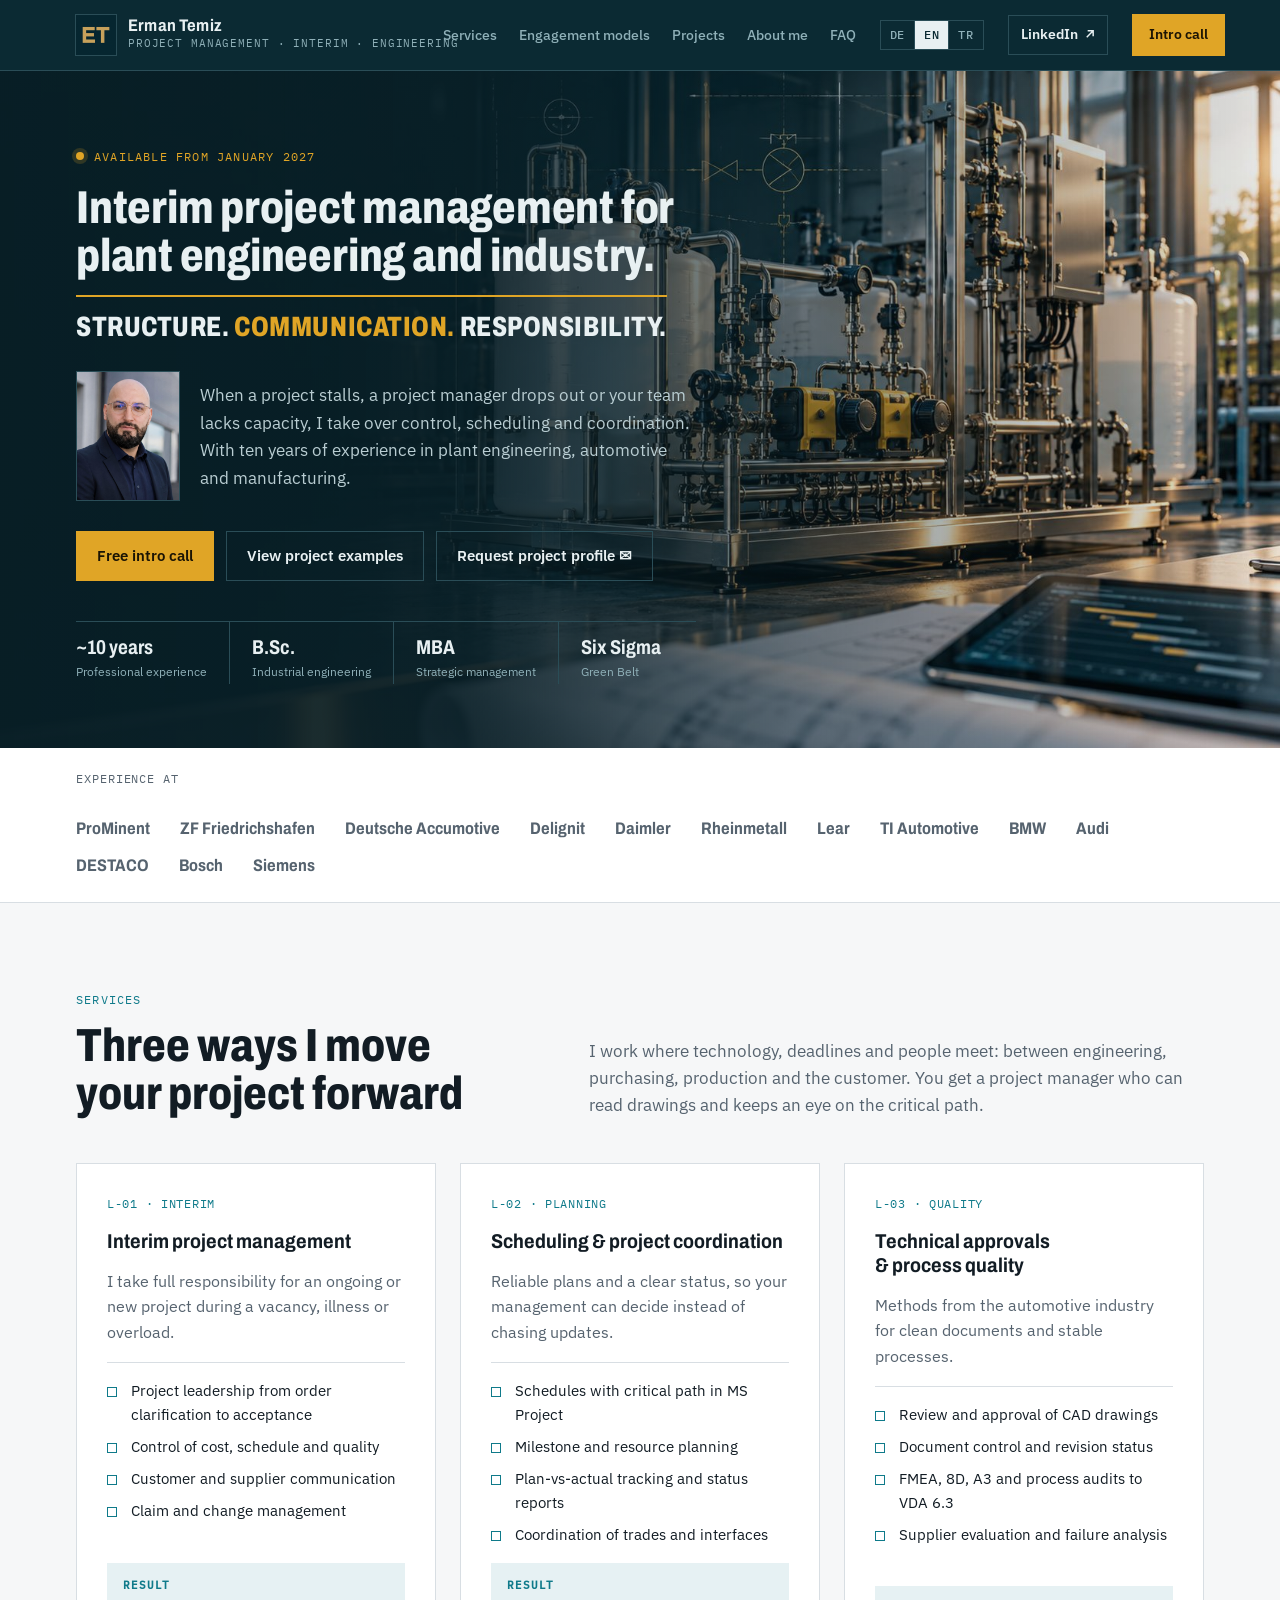
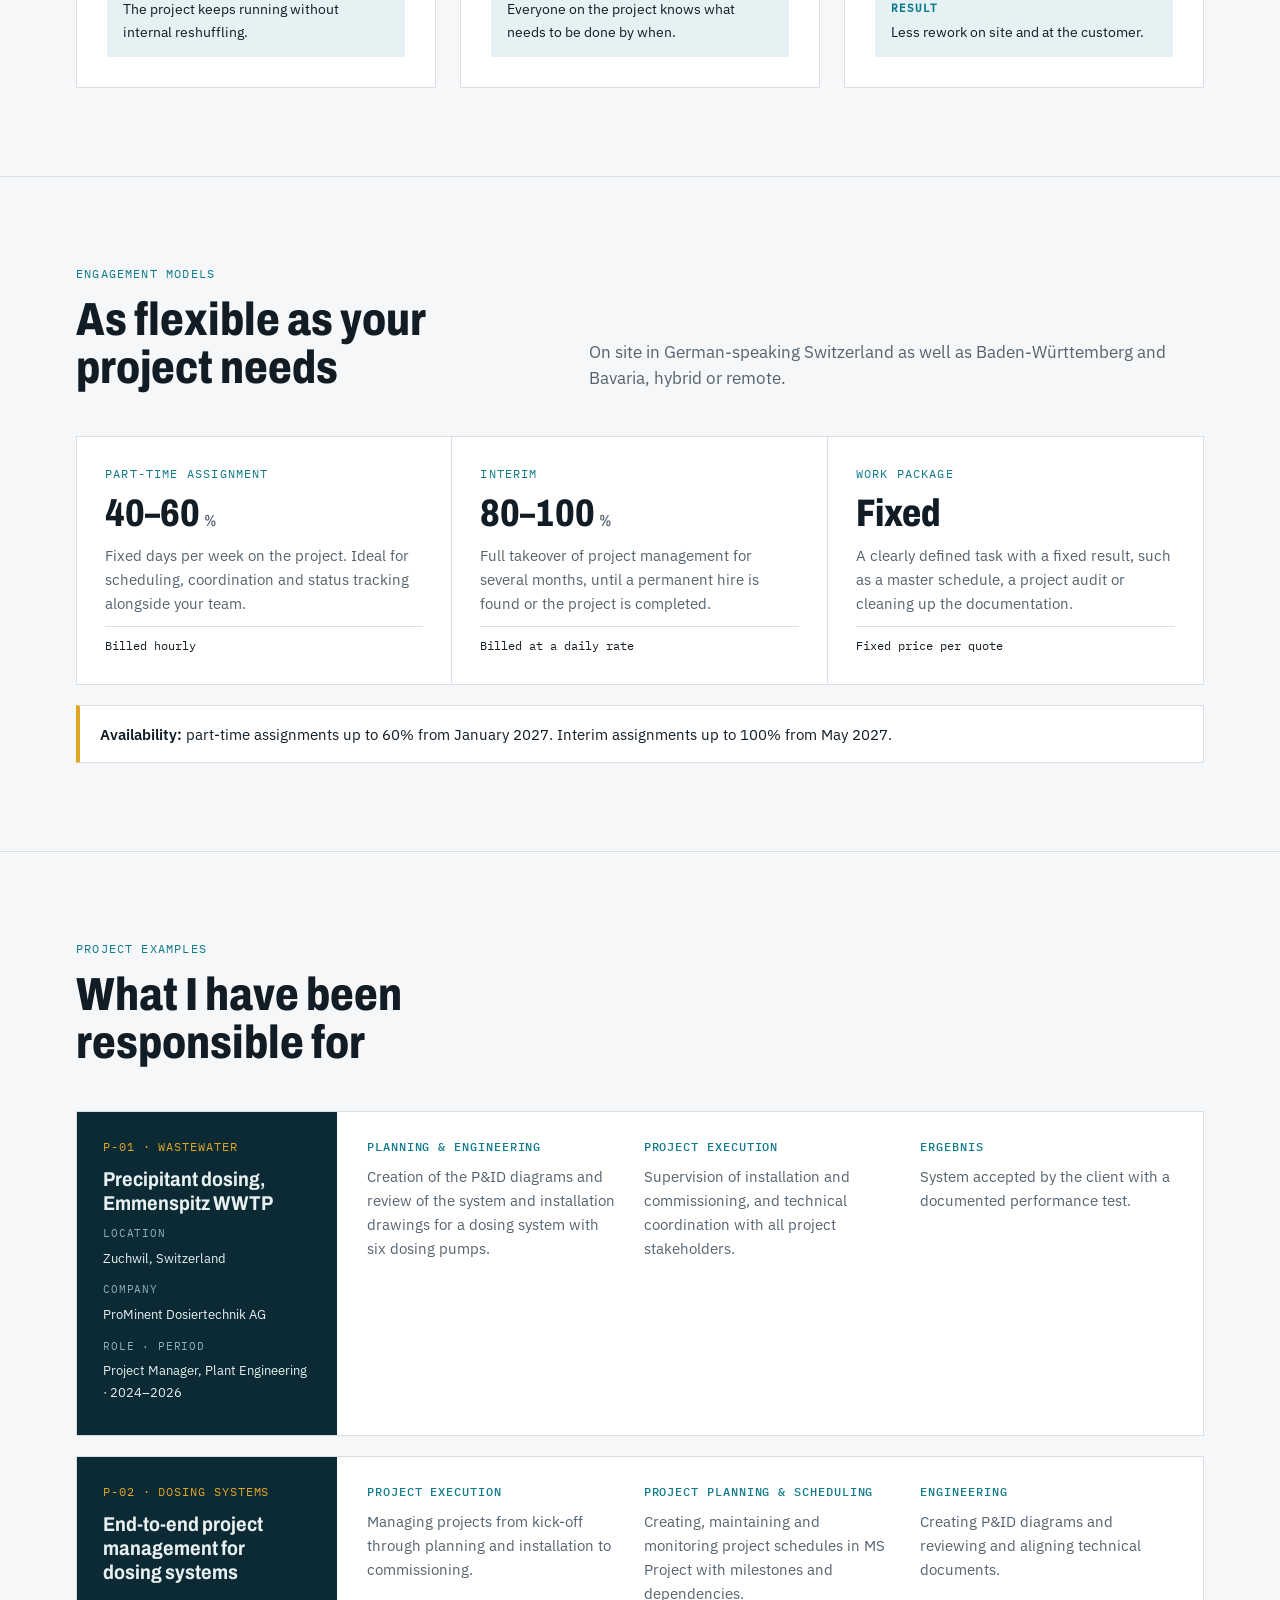
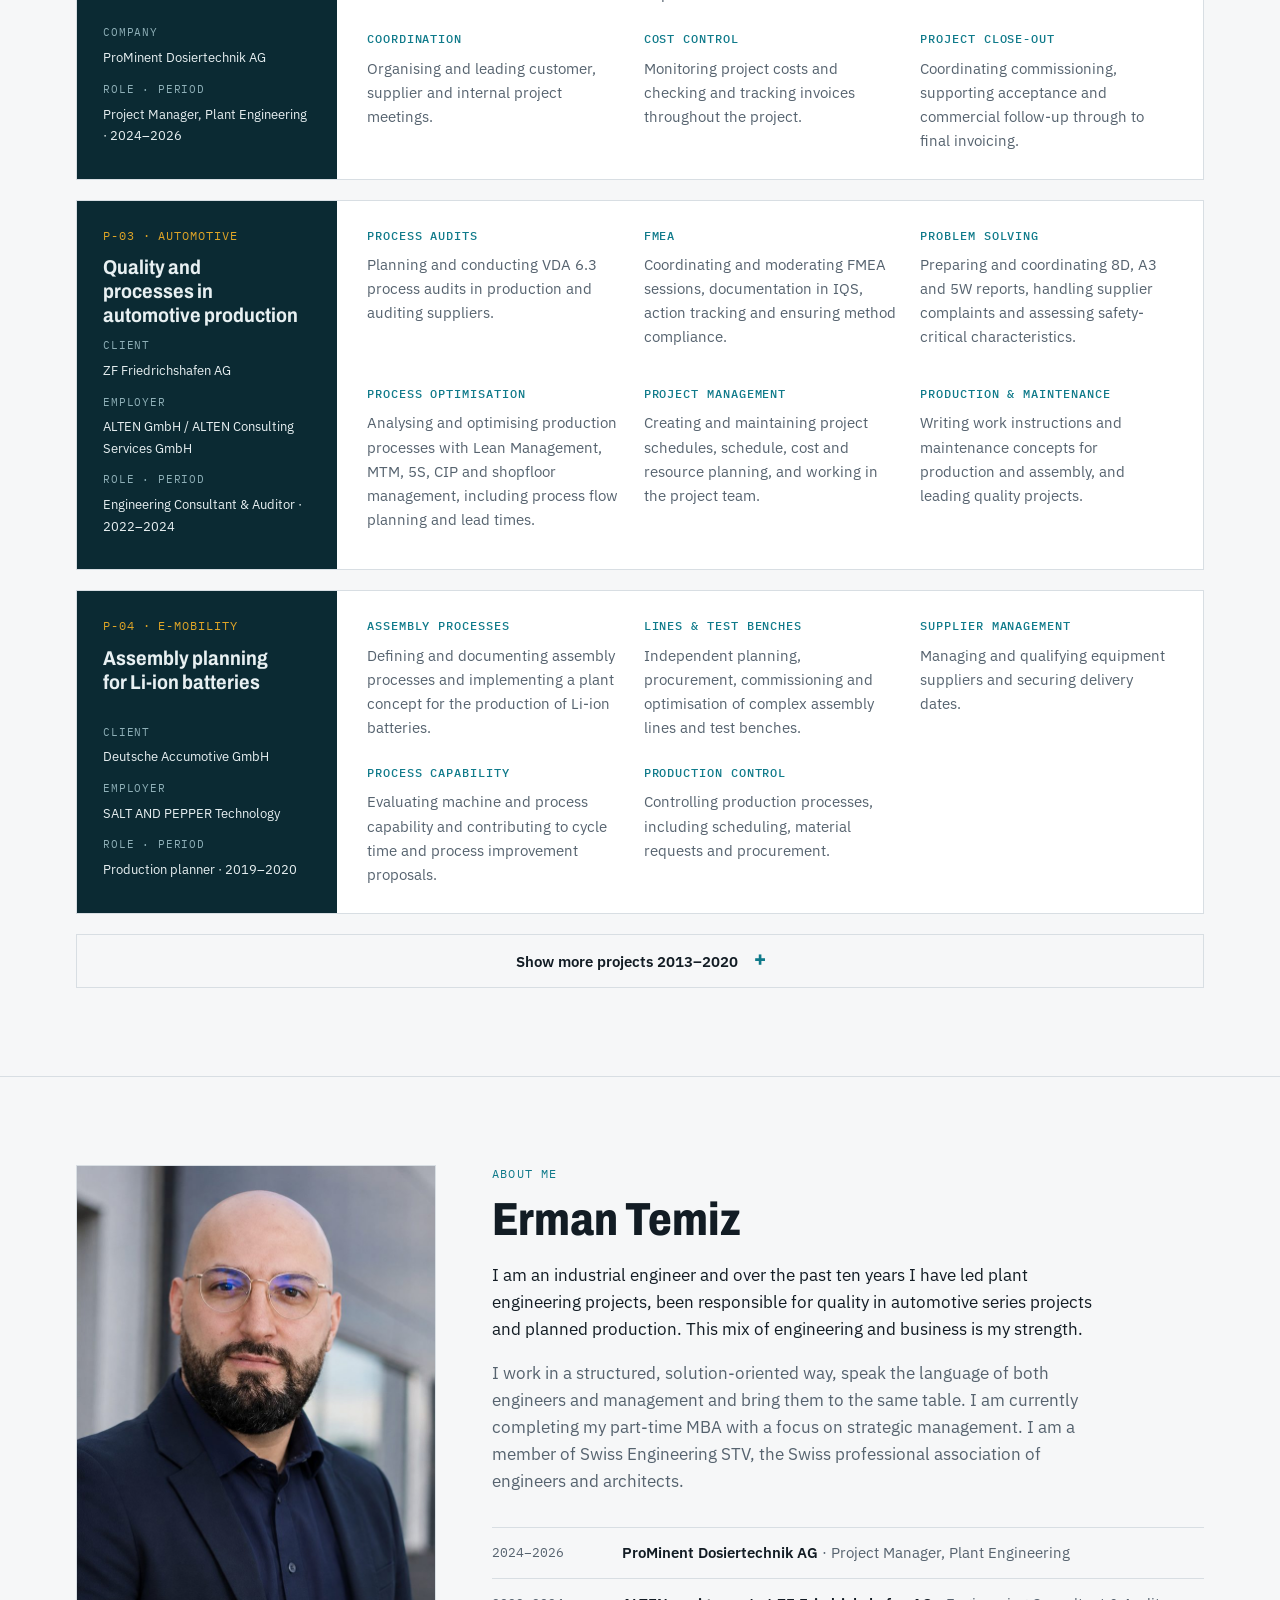
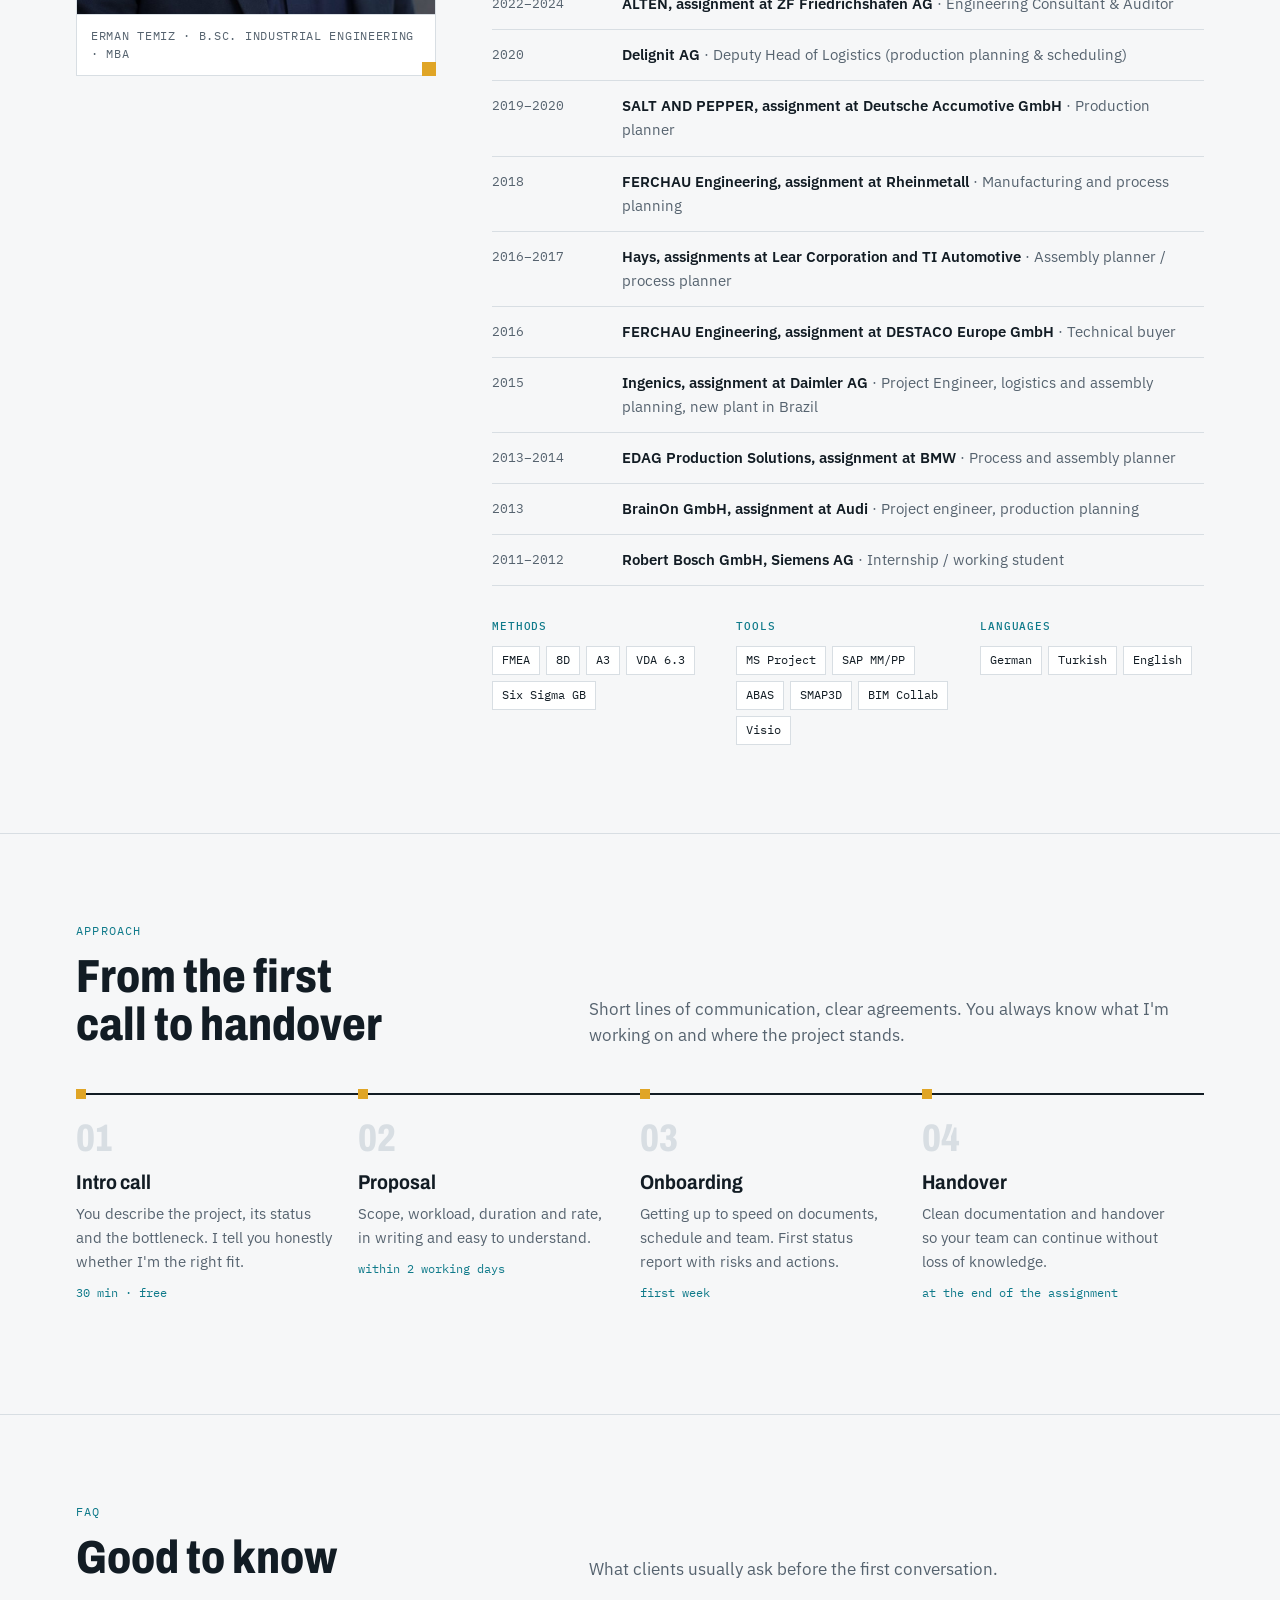
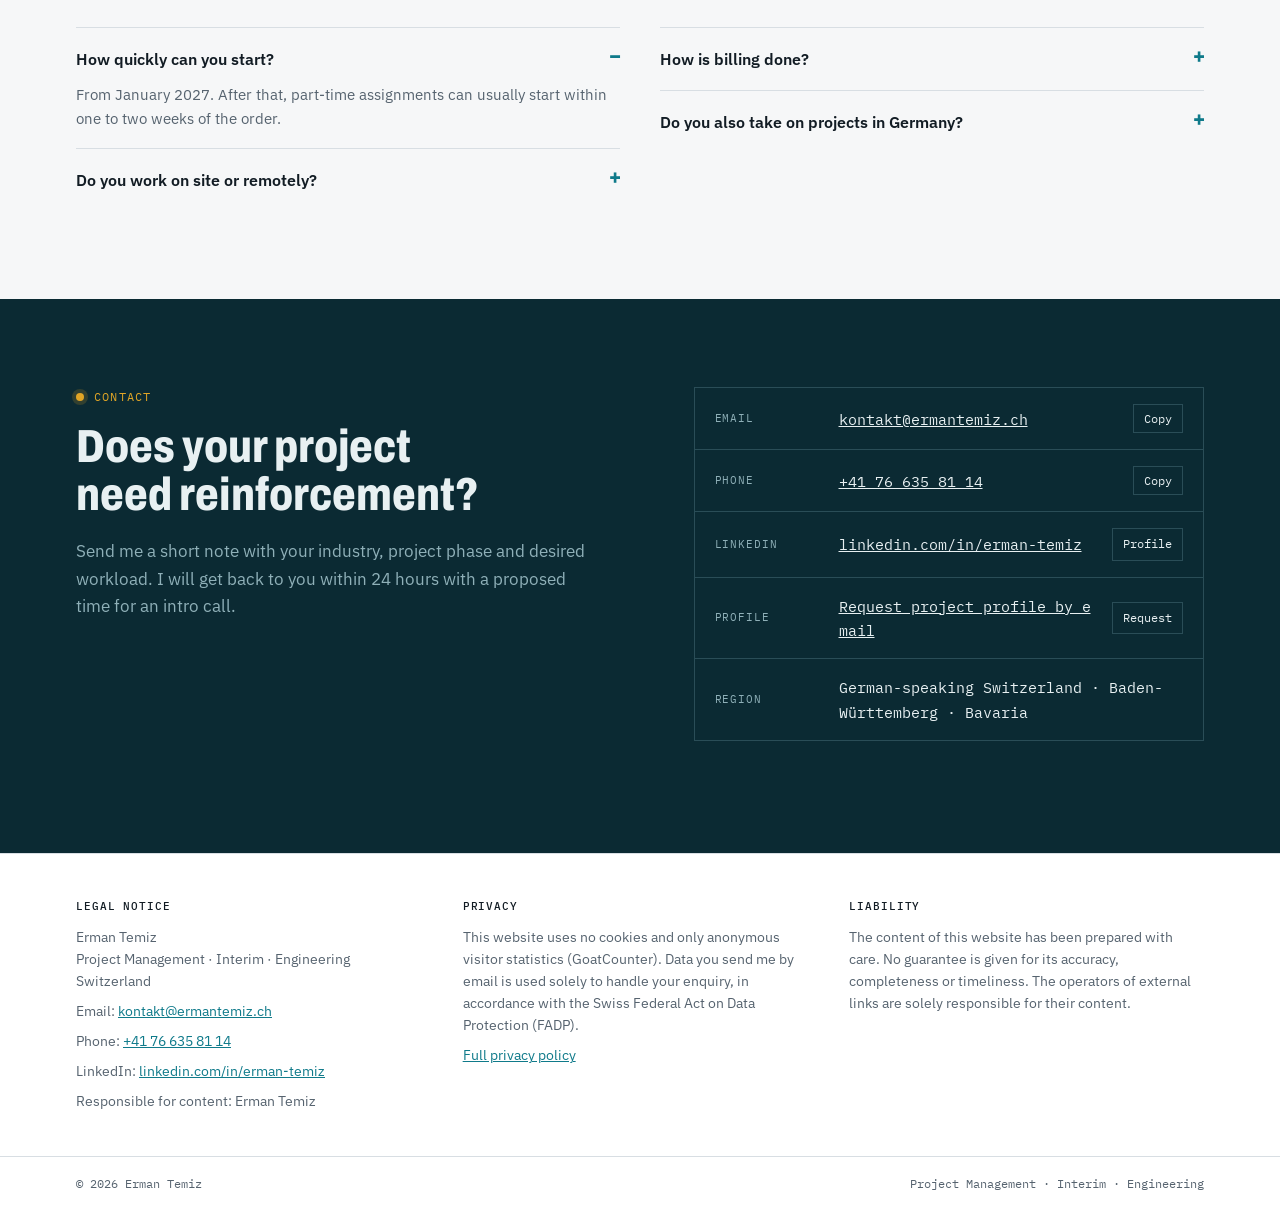
==== commit 80973631: "Über mich: Mitglied Swiss Engineering STV Co-Authored-By: Claude Opus 5.5 <noreply@anthropic.com> Cl" ====
--- a/en/index.html
+++ b/en/index.html
@@ -605,7 +605,7 @@
         <div class="kicker">About me</div>
         <h2>Erman Temiz</h2>
         <p style="margin-top:18px">I am an industrial engineer and over the past ten years I have led plant engineering projects, been responsible for quality in automotive series projects and planned production. This mix of engineering and business is my strength.</p>
-        <p class="muted">I work in a structured, solution-oriented way, speak the language of both engineers and management and bring them to the same table. I am currently completing my part-time MBA with a focus on strategic management.</p>
+        <p class="muted">I work in a structured, solution-oriented way, speak the language of both engineers and management and bring them to the same table. I am currently completing my part-time MBA with a focus on strategic management. I am a member of Swiss Engineering STV, the Swiss professional association of engineers and architects.</p>
 
         <div class="cv">
           <div class="cv-row"><time>2024–2026</time><div><b>ProMinent Dosiertechnik AG</b> <span>· Project Manager, Plant Engineering</span></div></div>
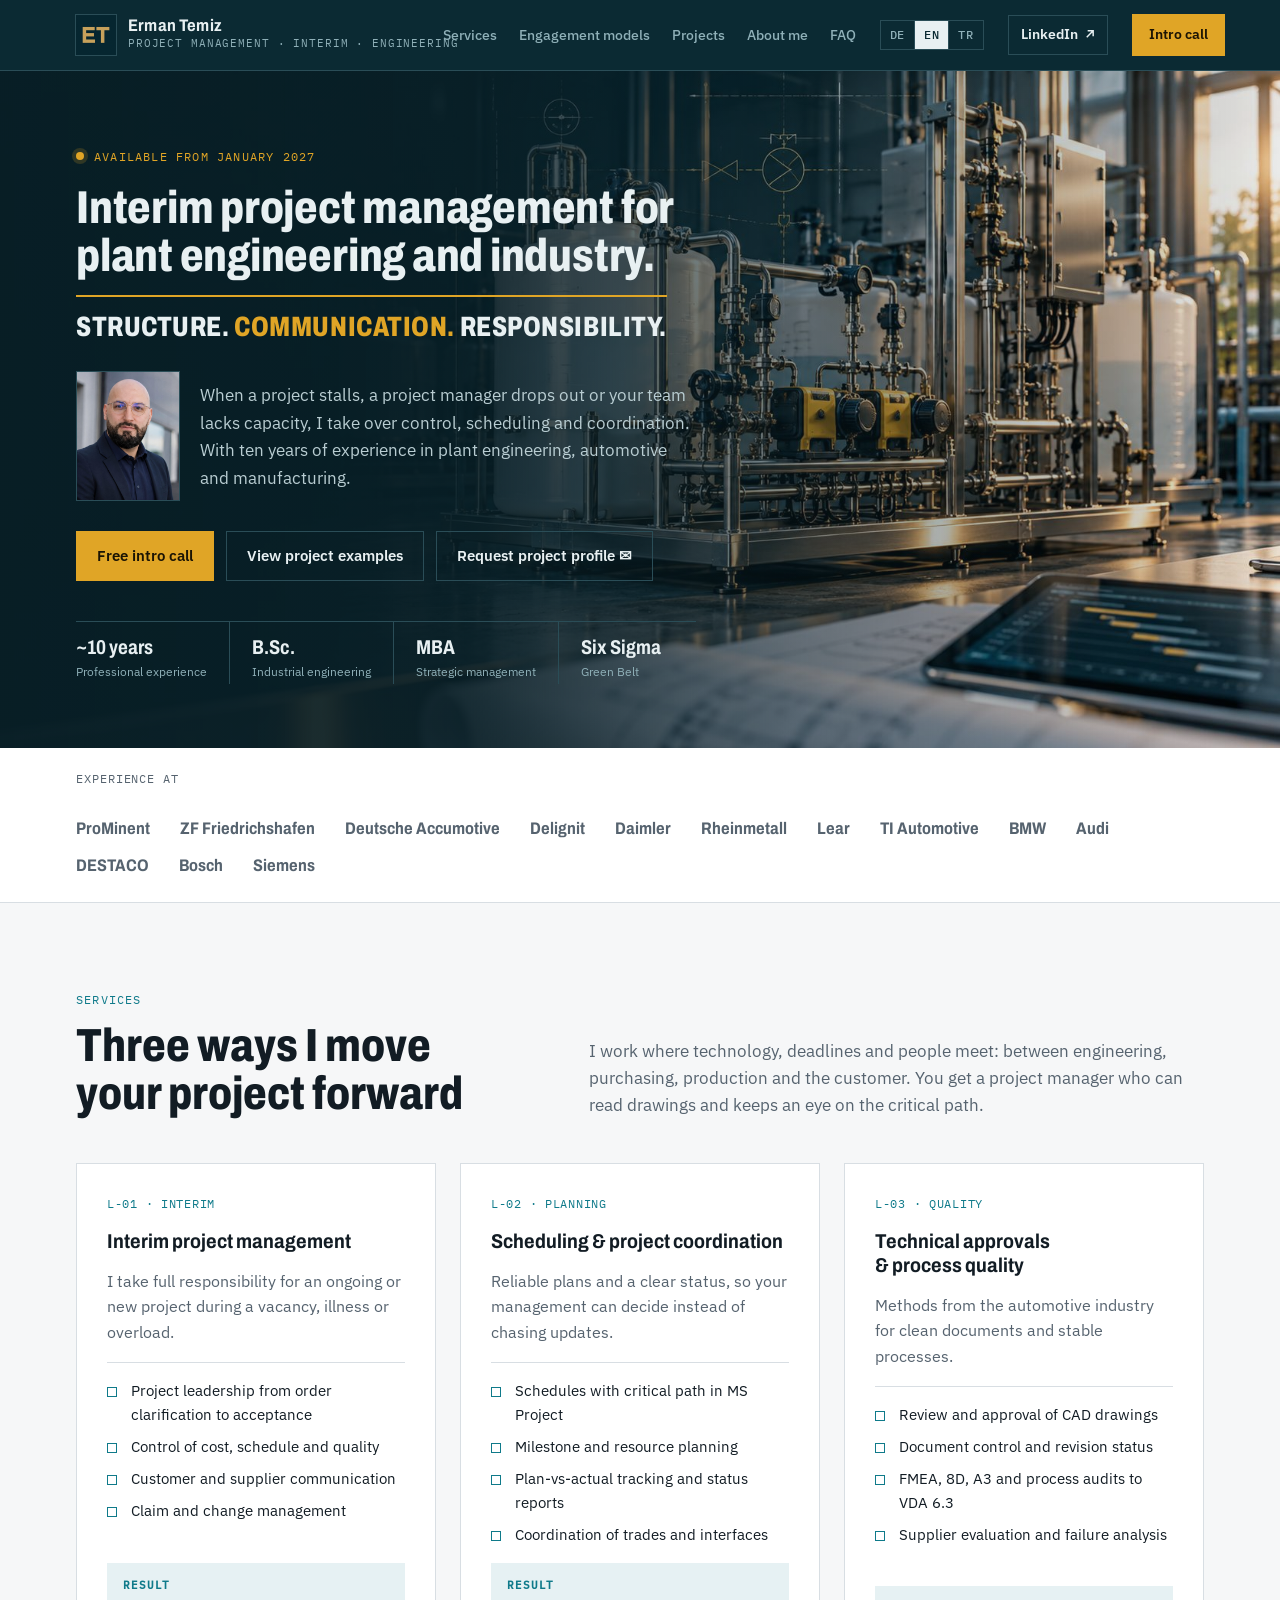
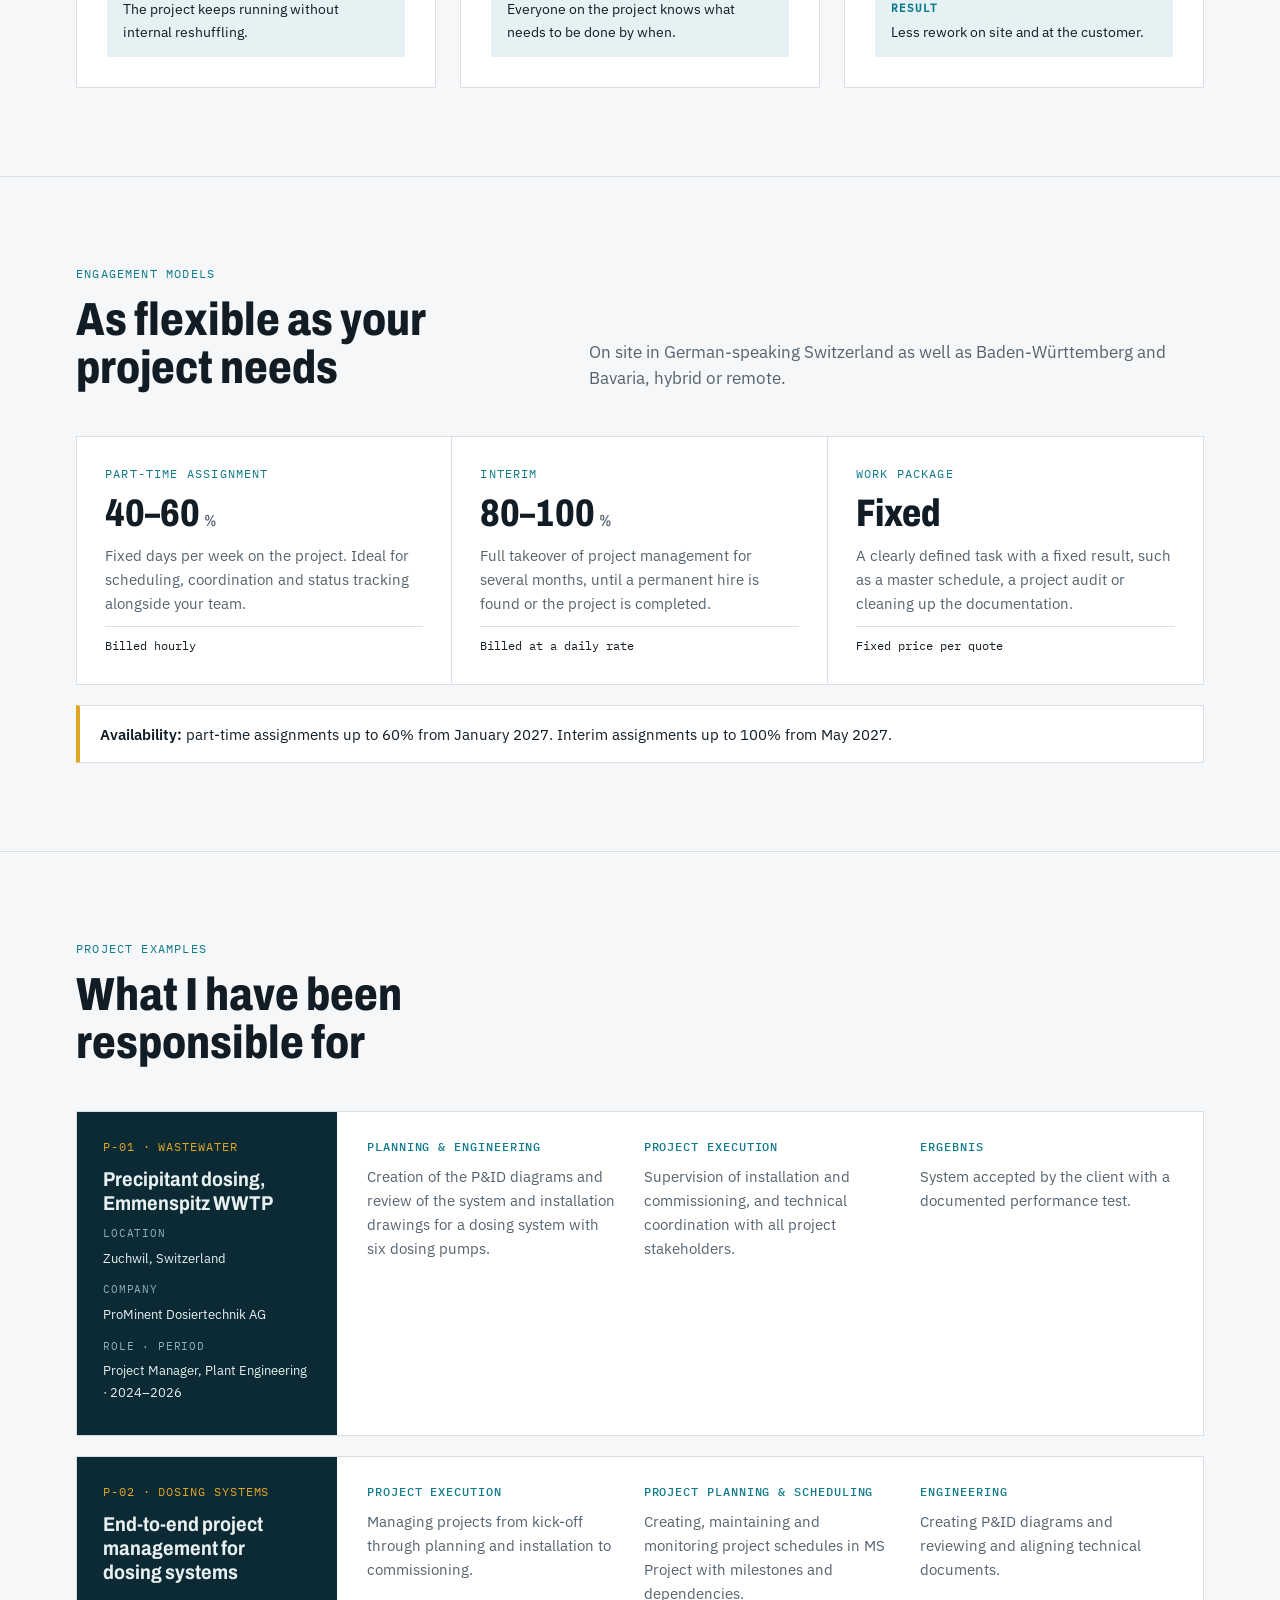
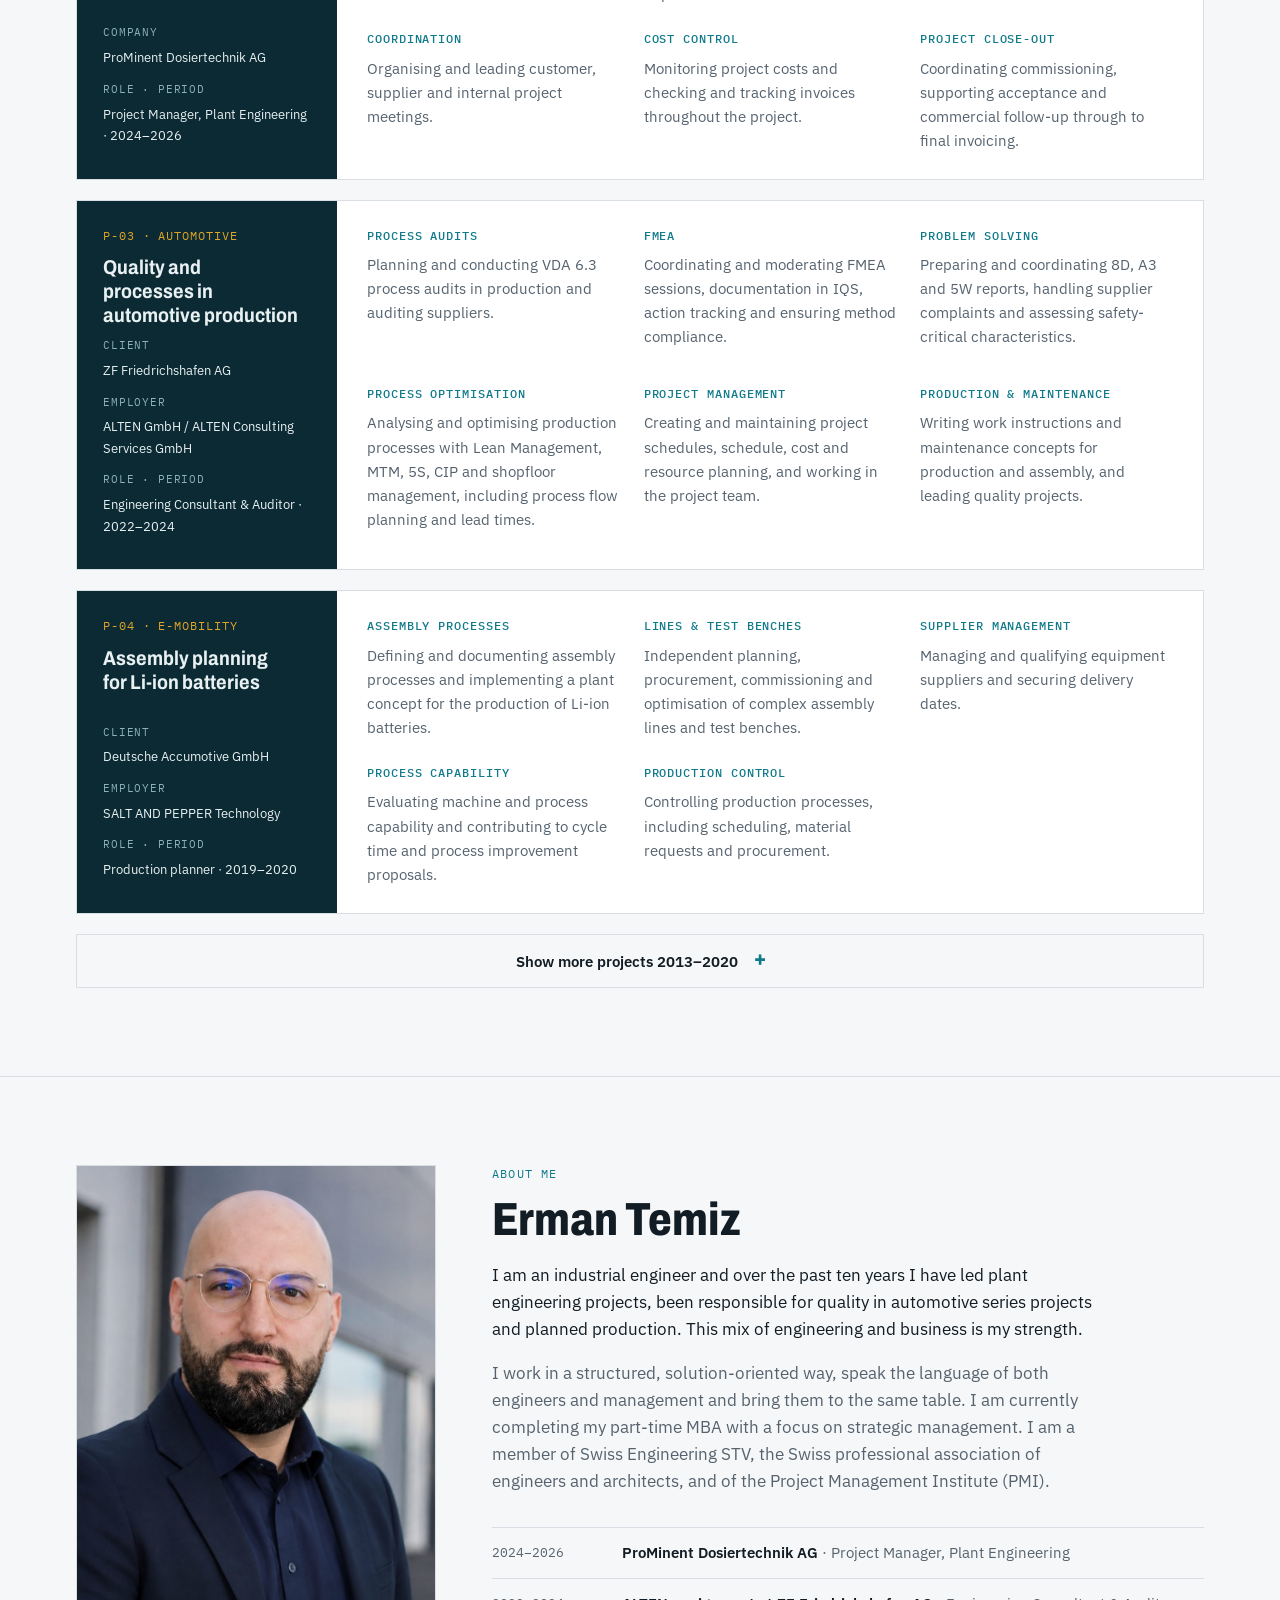
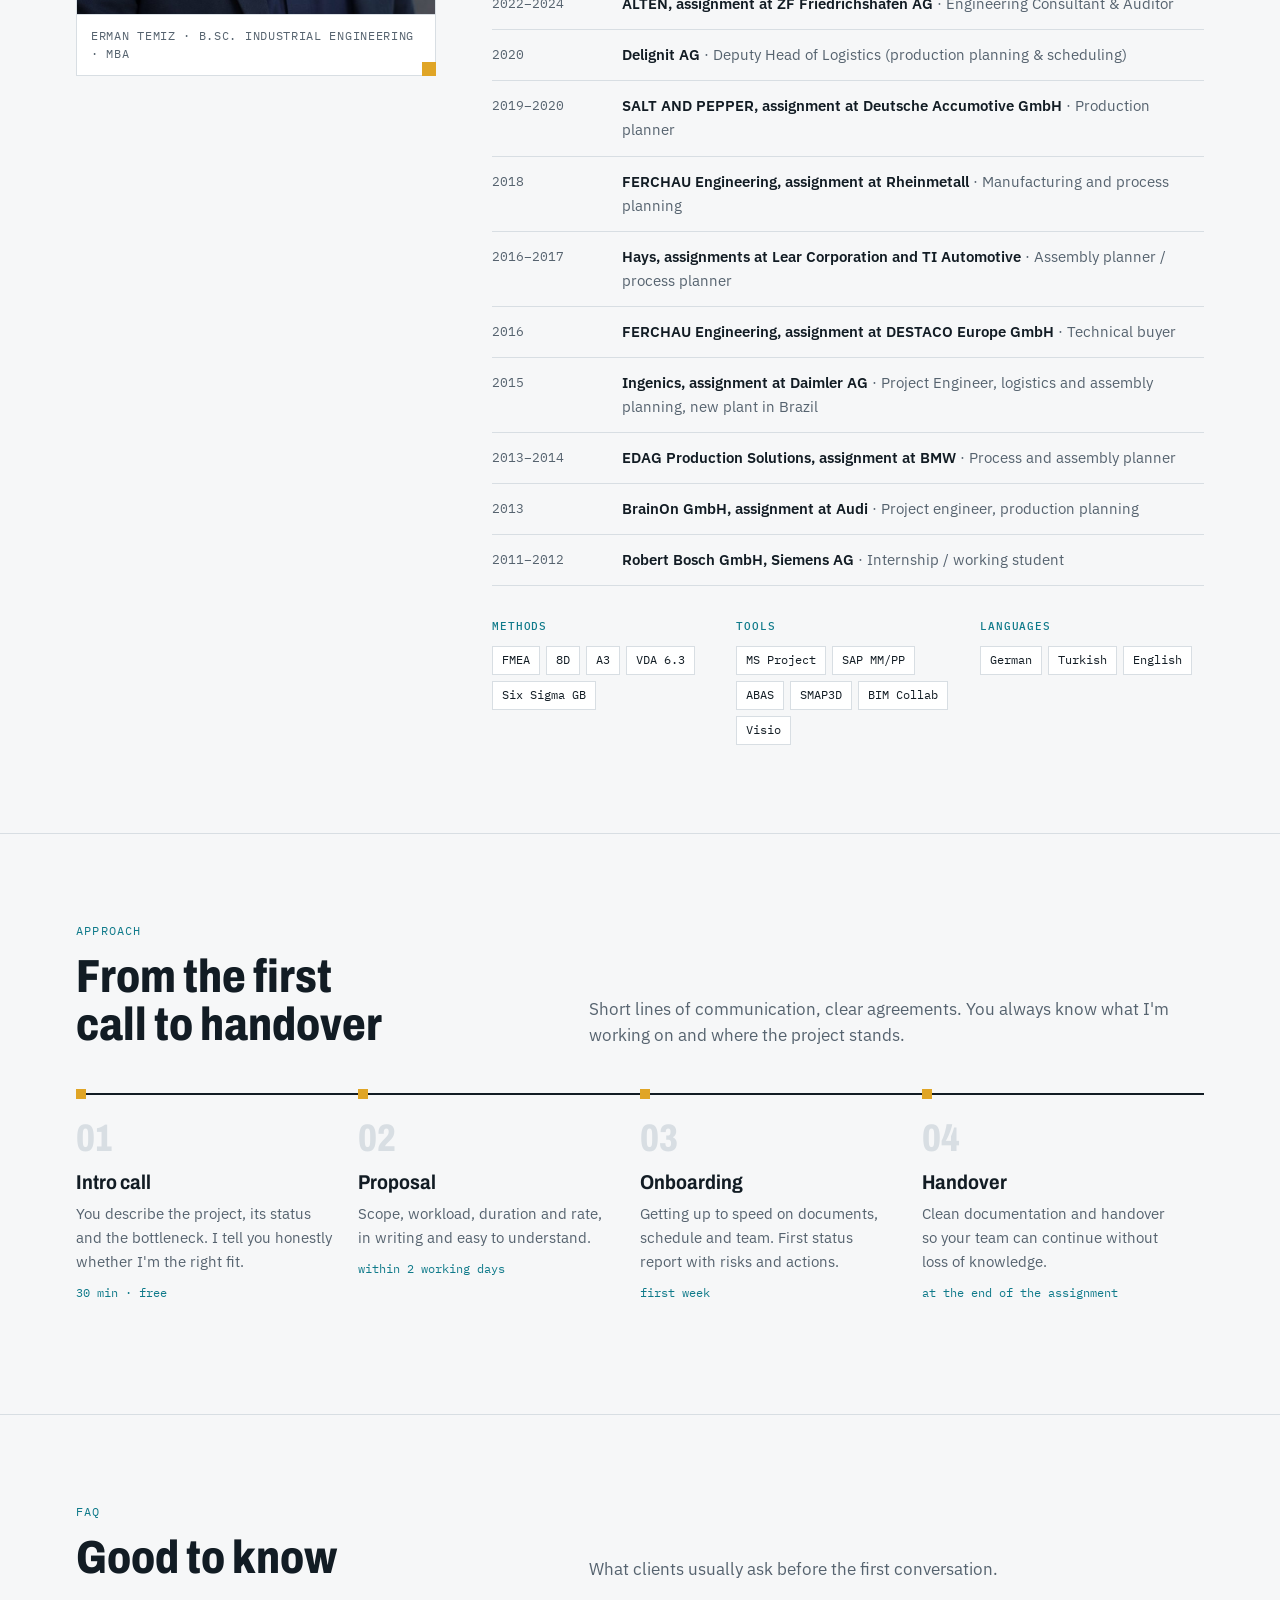
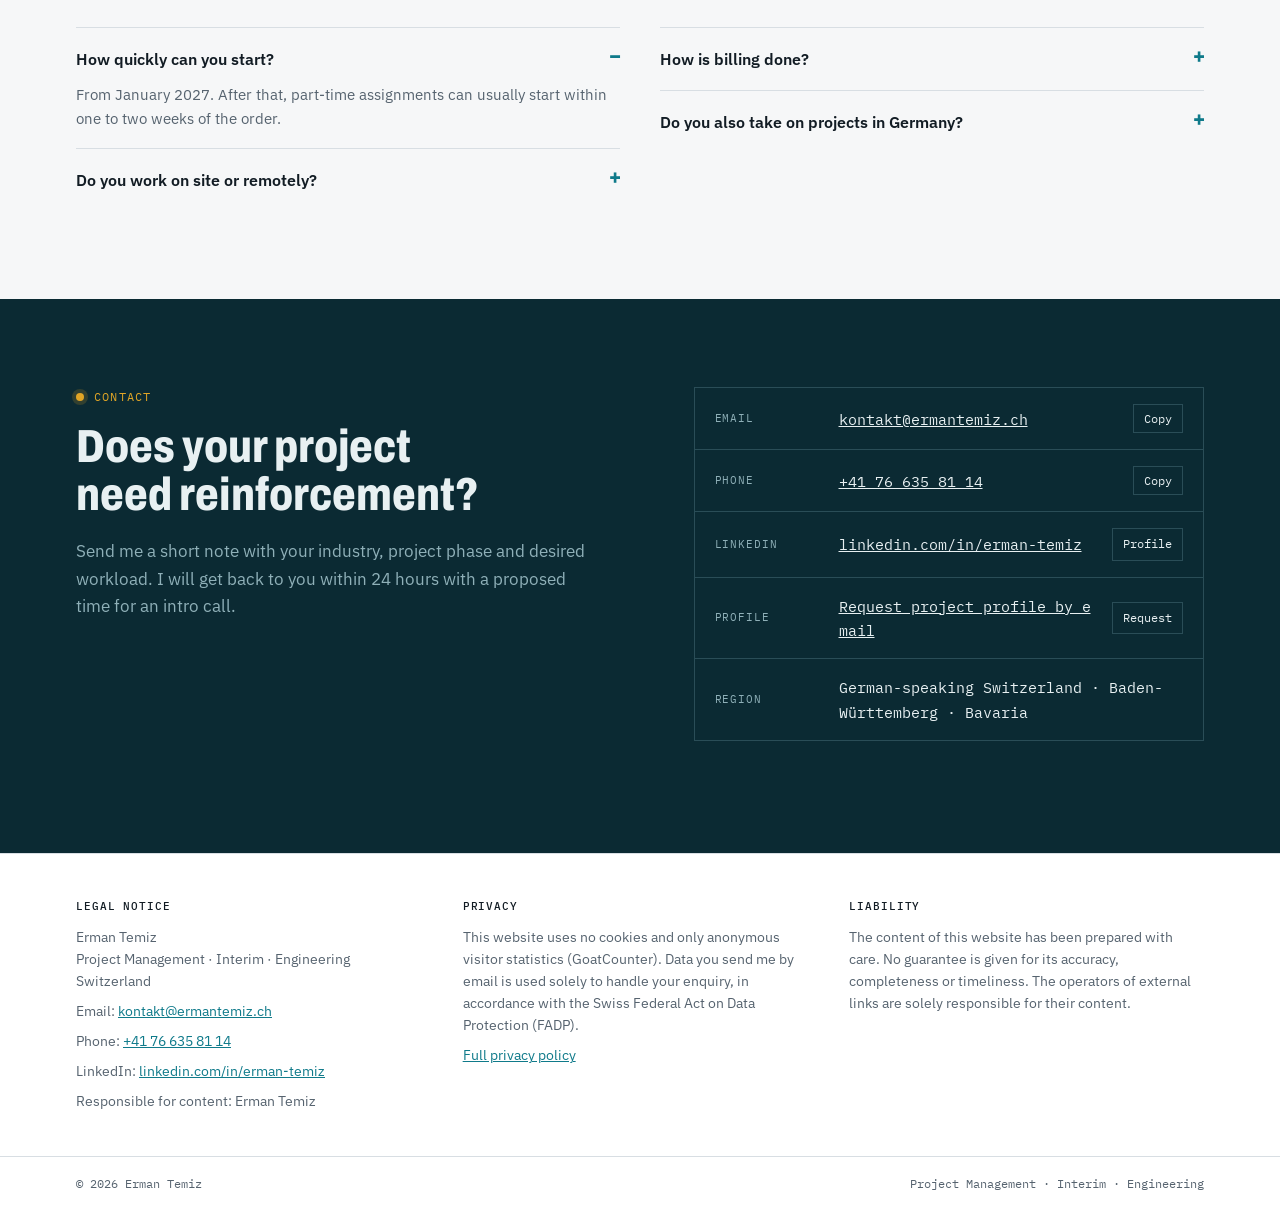
==== commit ba17f1aa: "Über mich: Mitglied PMI Co-Authored-By: Claude Opus 5.5 <noreply@anthropic.com> Claude-Session: http" ====
--- a/en/index.html
+++ b/en/index.html
@@ -605,7 +605,7 @@
         <div class="kicker">About me</div>
         <h2>Erman Temiz</h2>
         <p style="margin-top:18px">I am an industrial engineer and over the past ten years I have led plant engineering projects, been responsible for quality in automotive series projects and planned production. This mix of engineering and business is my strength.</p>
-        <p class="muted">I work in a structured, solution-oriented way, speak the language of both engineers and management and bring them to the same table. I am currently completing my part-time MBA with a focus on strategic management. I am a member of Swiss Engineering STV, the Swiss professional association of engineers and architects.</p>
+        <p class="muted">I work in a structured, solution-oriented way, speak the language of both engineers and management and bring them to the same table. I am currently completing my part-time MBA with a focus on strategic management. I am a member of Swiss Engineering STV, the Swiss professional association of engineers and architects, and of the Project Management Institute (PMI).</p>
 
         <div class="cv">
           <div class="cv-row"><time>2024–2026</time><div><b>ProMinent Dosiertechnik AG</b> <span>· Project Manager, Plant Engineering</span></div></div>
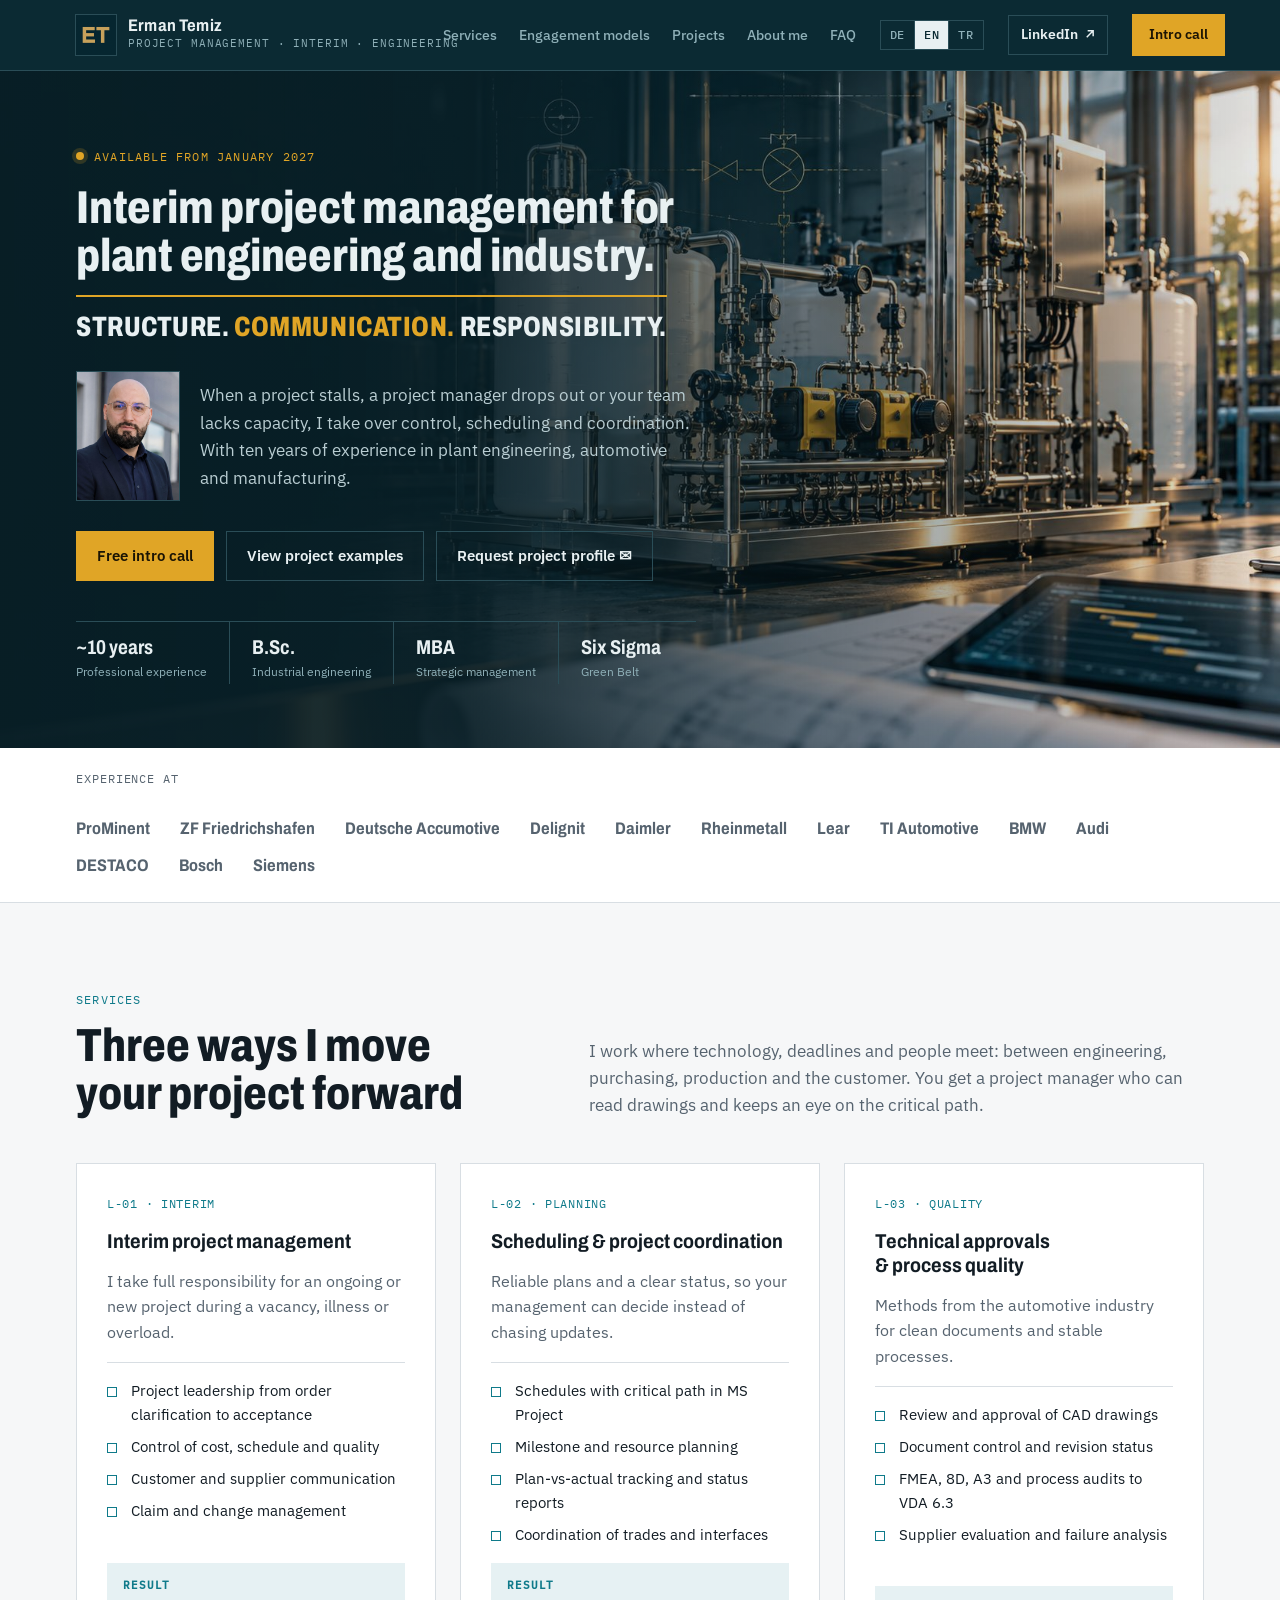
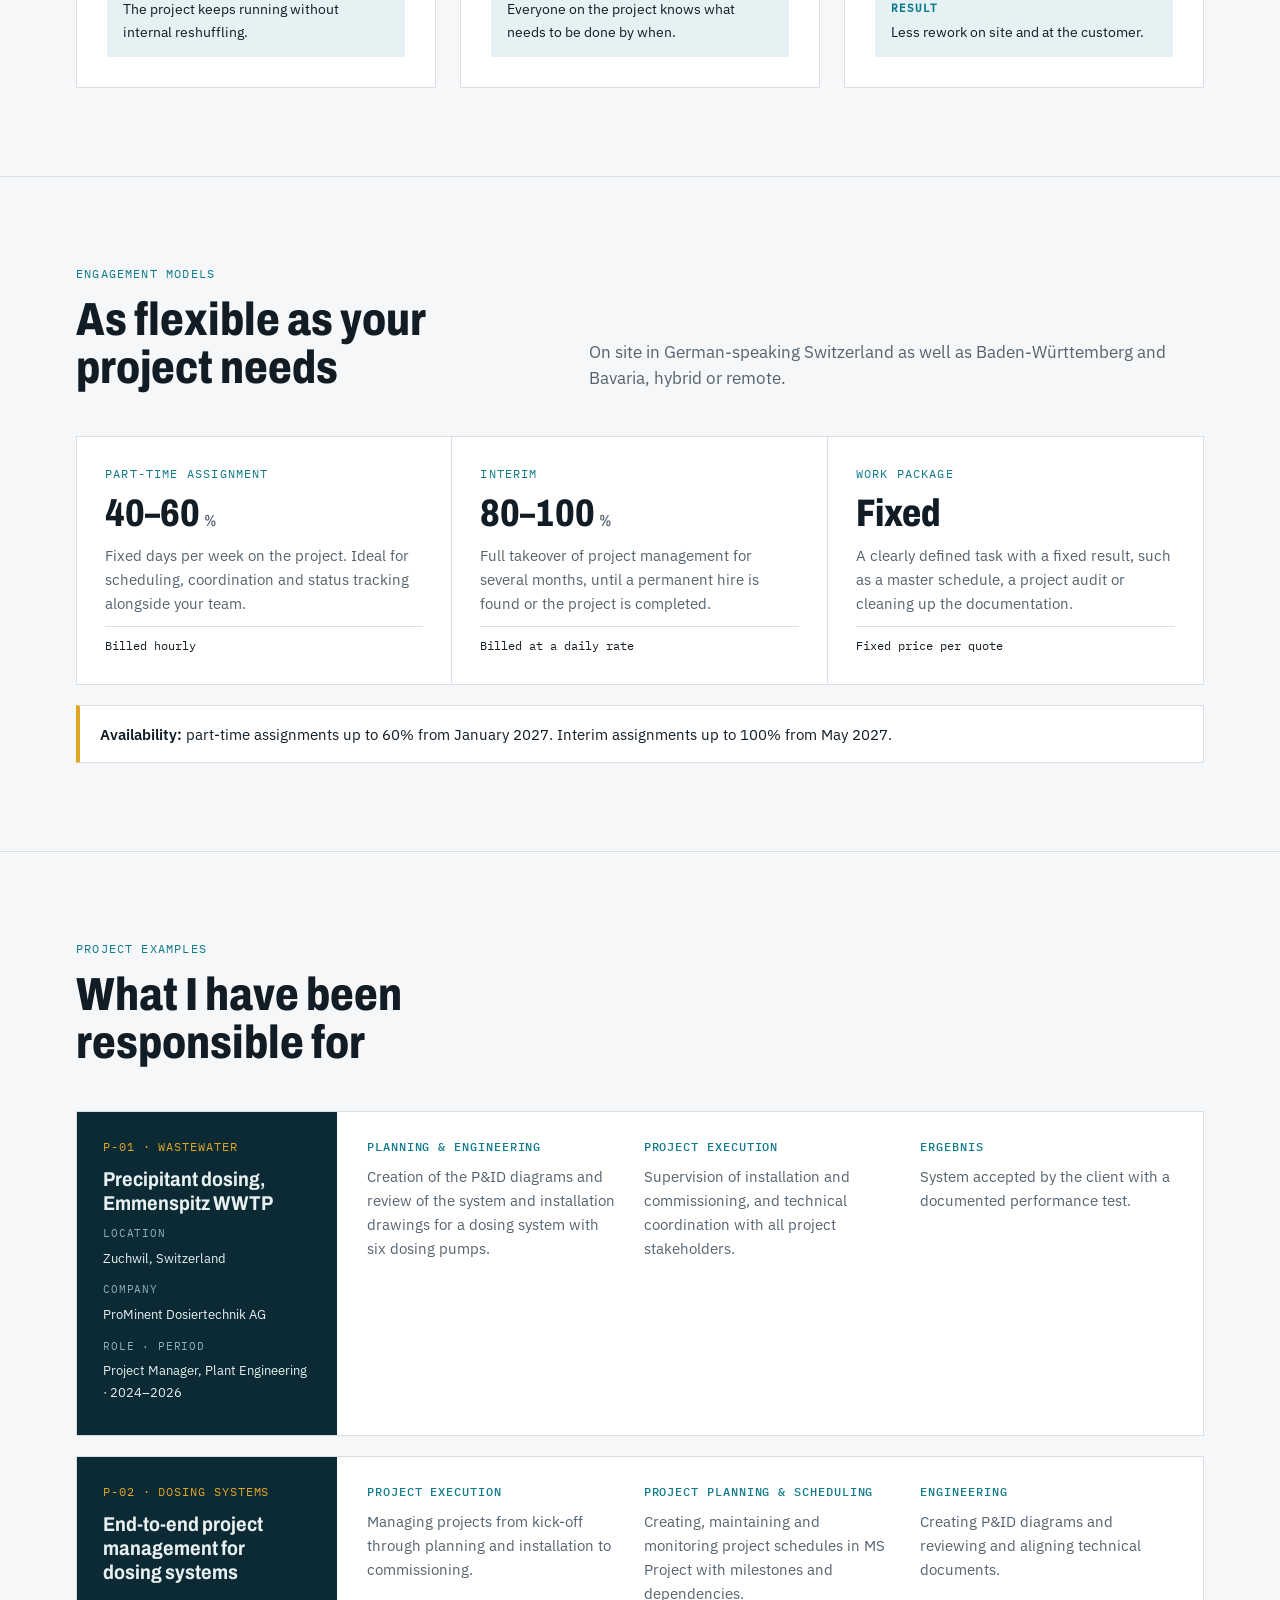
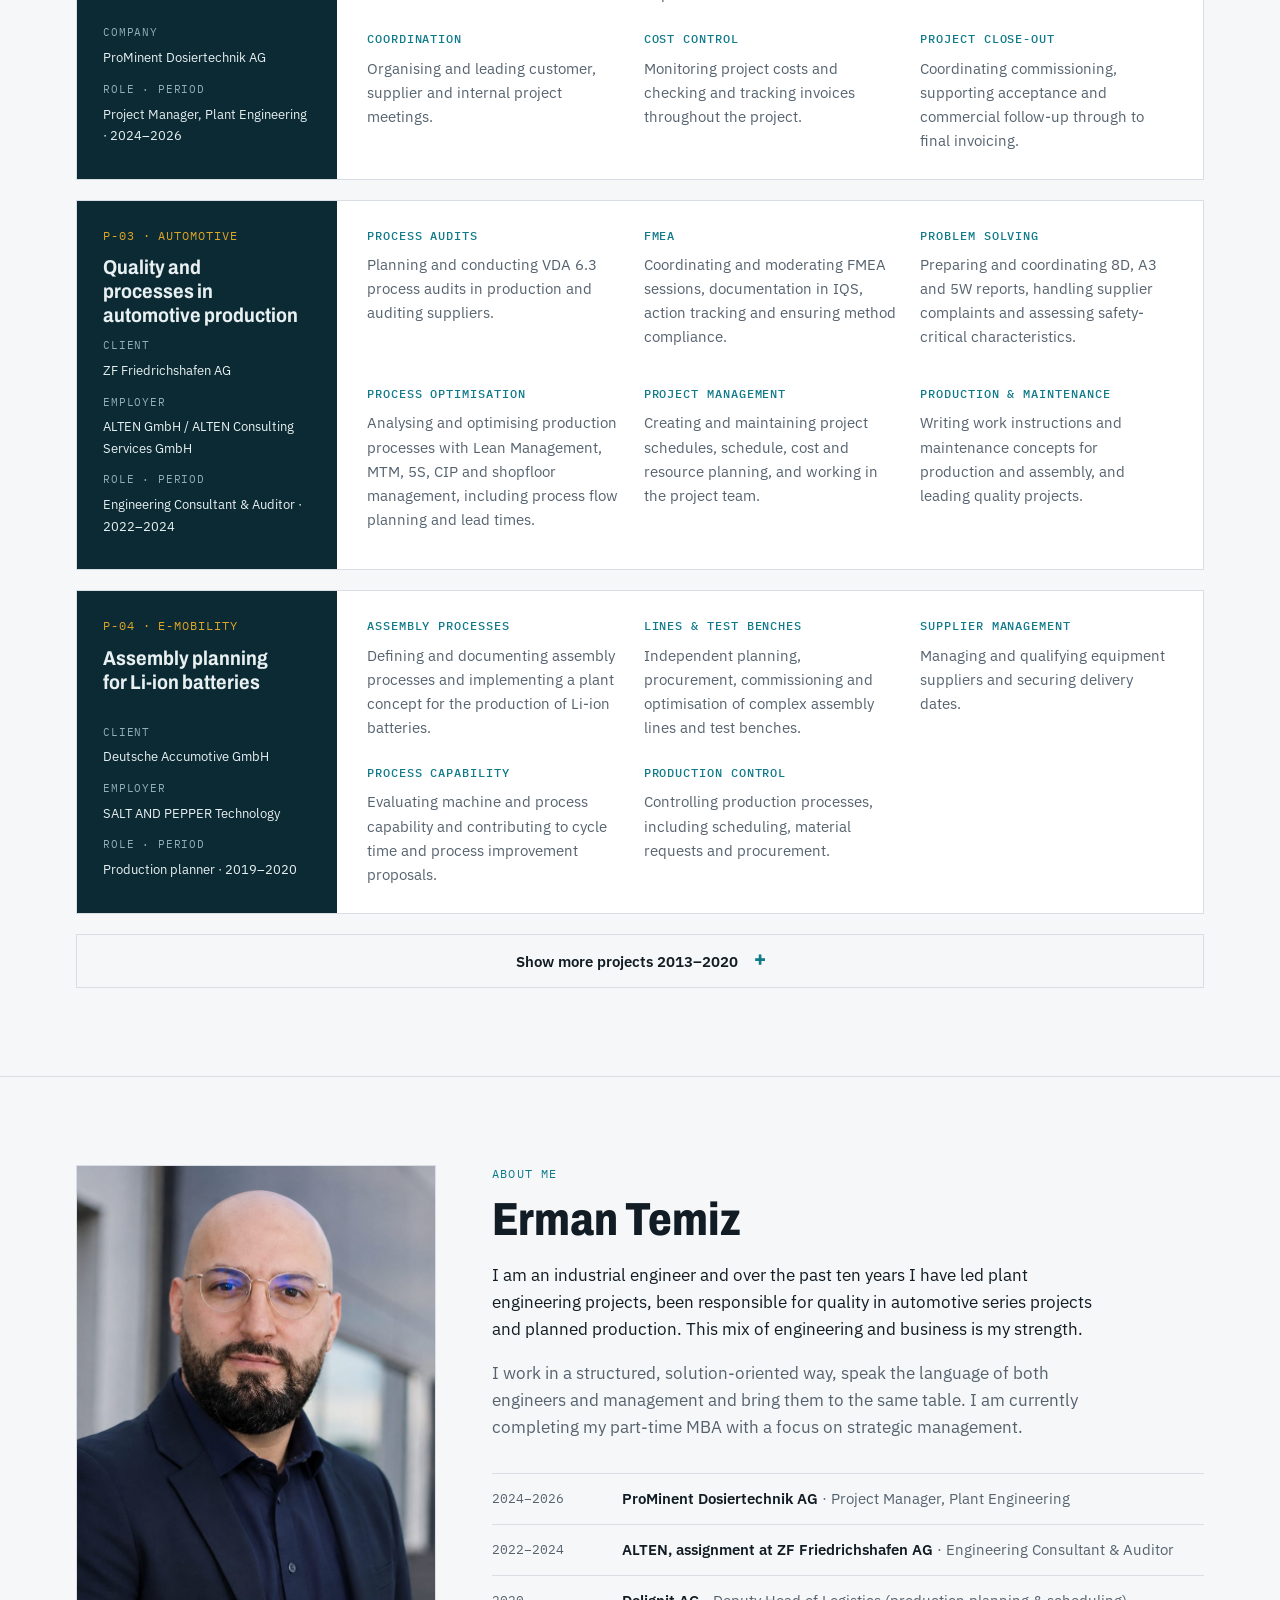
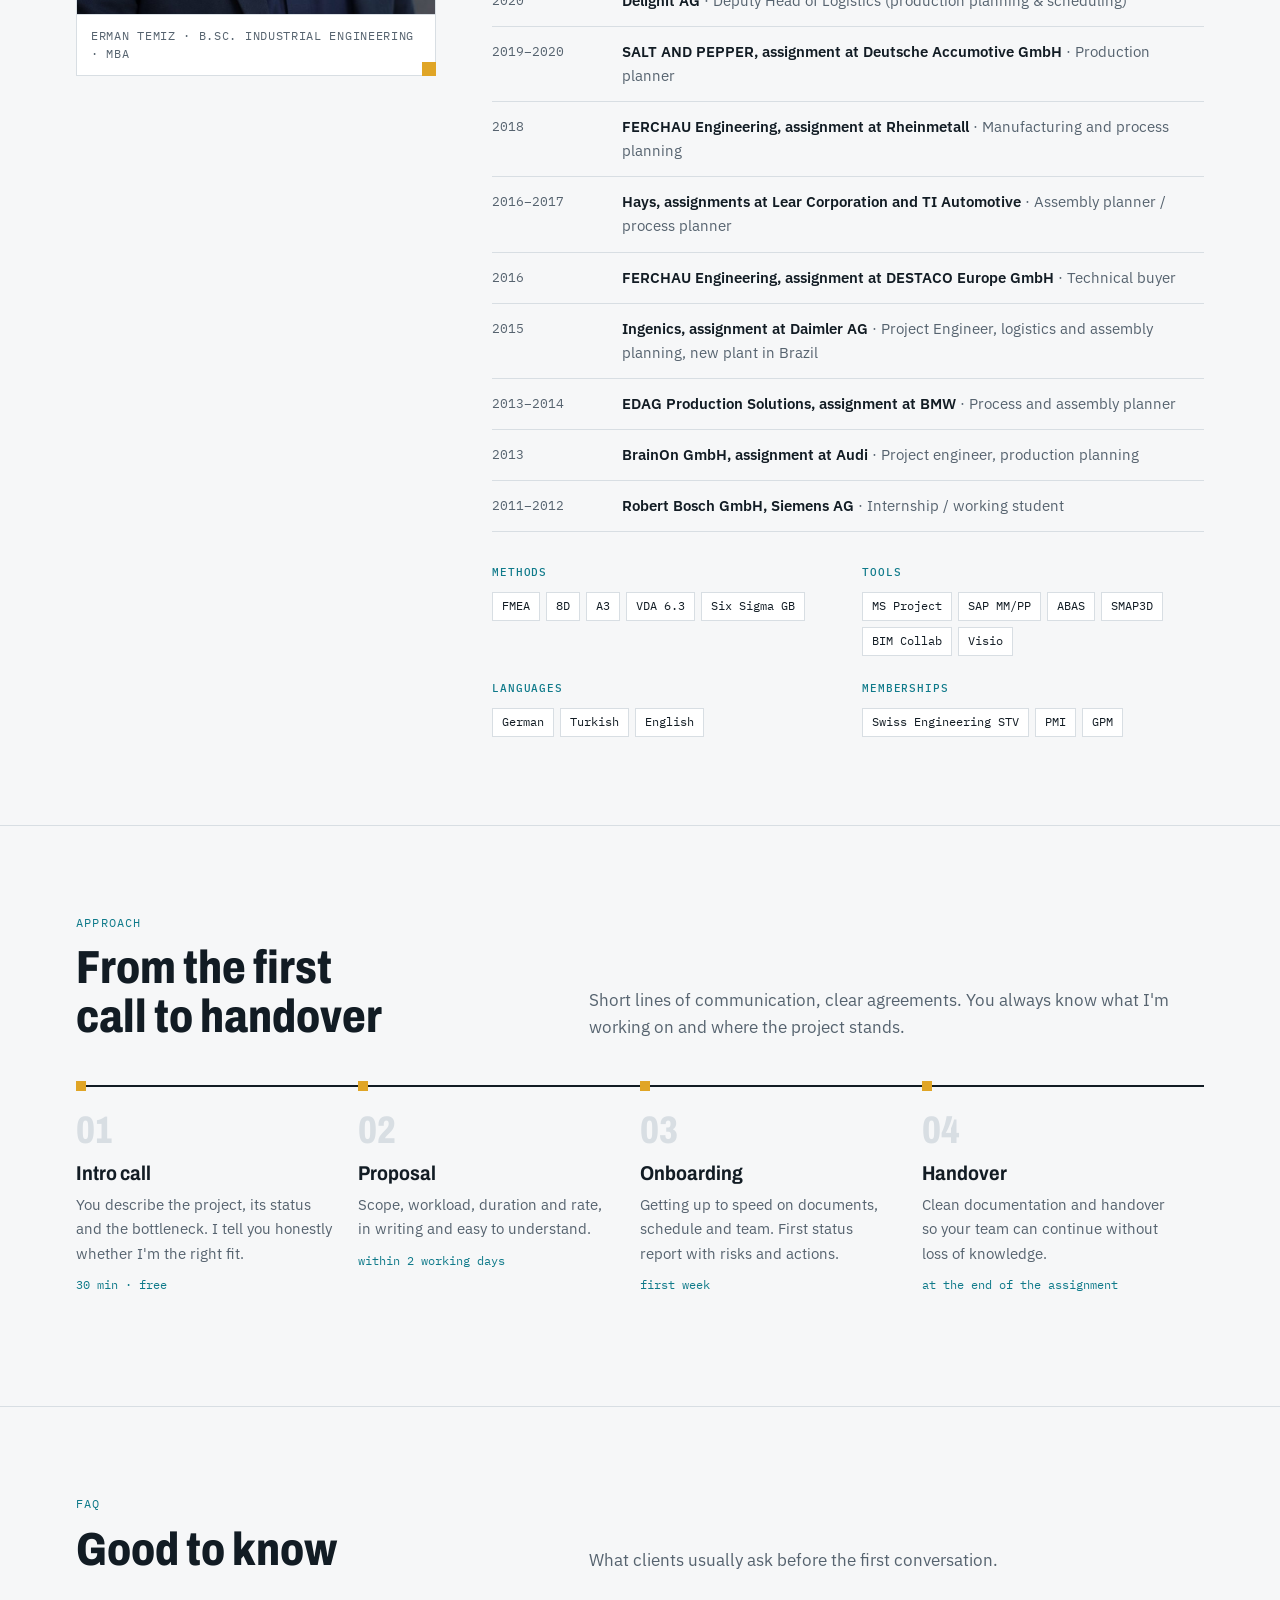
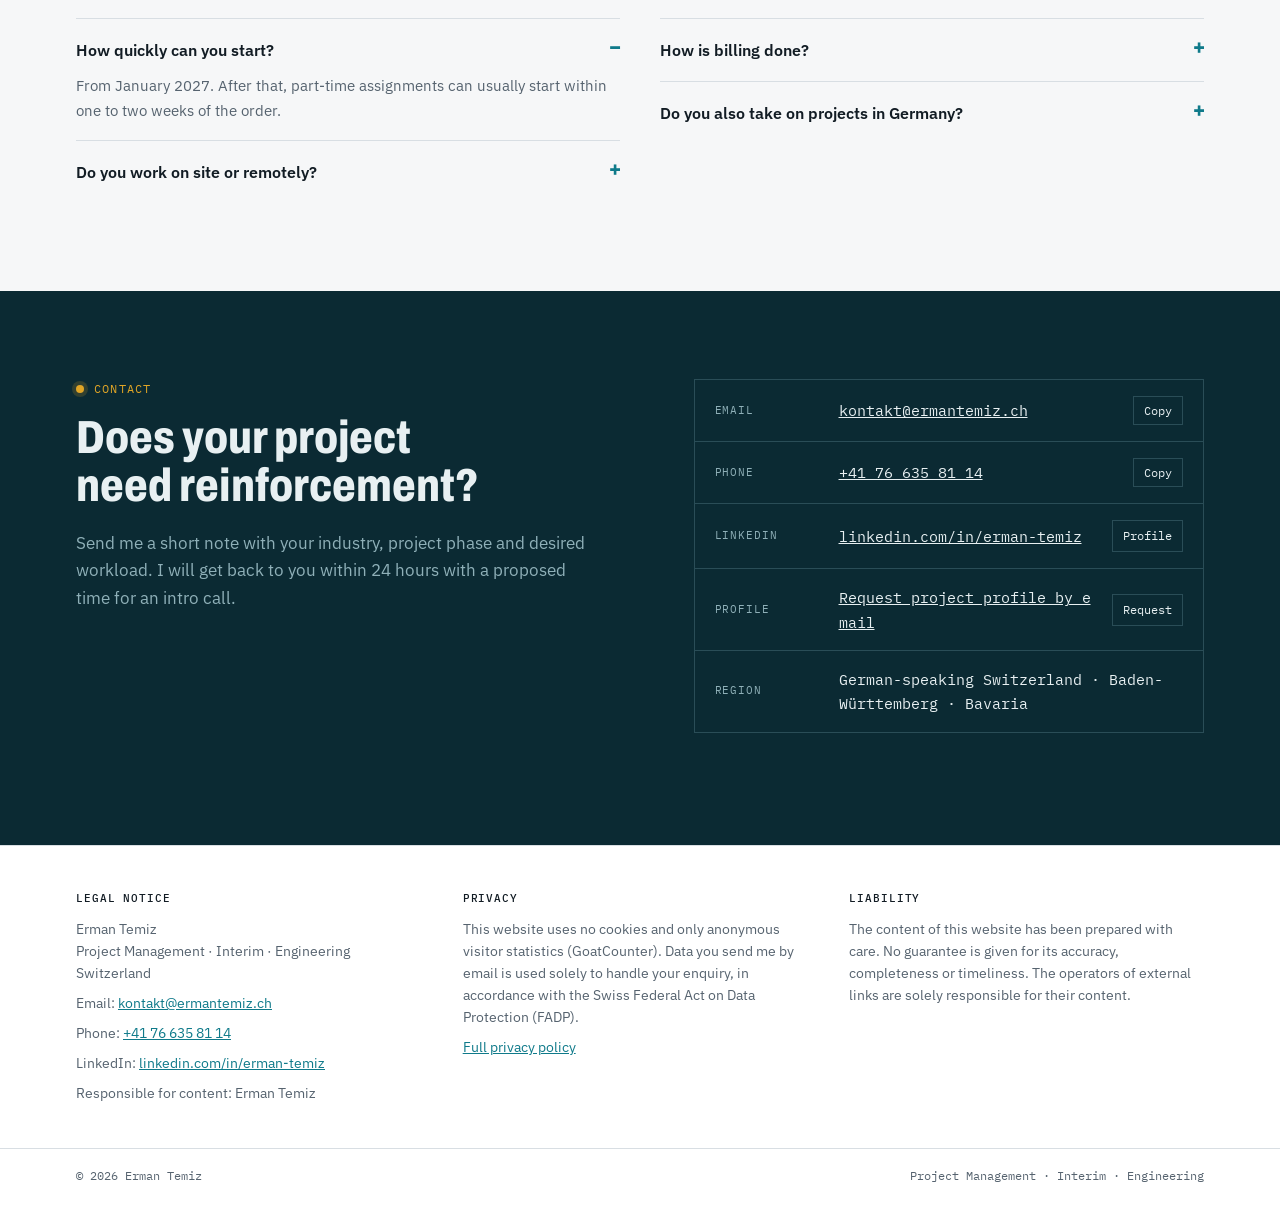
==== commit 41ef0304: "Über mich: Mitgliedschaften (Swiss Engineering STV, PMI, GPM) als eigene Gruppe Co-Authored-By: Clau" ====
--- a/en/index.html
+++ b/en/index.html
@@ -202,7 +202,7 @@
 .cv-row time{font-family:var(--mono);font-size:.8rem;color:var(--muted);font-variant-numeric:tabular-nums;padding-top:2px}
 .cv-row b{font-weight:600}
 .cv-row span{color:var(--muted)}
-.skills{display:grid;grid-template-columns:repeat(3,1fr);gap:20px;margin-top:32px}
+.skills{display:grid;grid-template-columns:repeat(2,1fr);gap:24px 28px;margin-top:32px}
 @media (max-width:640px){.skills{grid-template-columns:1fr}}
 .skills h4{font-family:var(--mono);font-size:.7rem;letter-spacing:.08em;text-transform:uppercase;color:var(--accent);margin:0 0 10px;font-weight:500}
 .chips{display:flex;flex-wrap:wrap;gap:6px}
@@ -605,7 +605,7 @@
         <div class="kicker">About me</div>
         <h2>Erman Temiz</h2>
         <p style="margin-top:18px">I am an industrial engineer and over the past ten years I have led plant engineering projects, been responsible for quality in automotive series projects and planned production. This mix of engineering and business is my strength.</p>
-        <p class="muted">I work in a structured, solution-oriented way, speak the language of both engineers and management and bring them to the same table. I am currently completing my part-time MBA with a focus on strategic management. I am a member of Swiss Engineering STV, the Swiss professional association of engineers and architects, and of the Project Management Institute (PMI).</p>
+        <p class="muted">I work in a structured, solution-oriented way, speak the language of both engineers and management and bring them to the same table. I am currently completing my part-time MBA with a focus on strategic management.</p>
 
         <div class="cv">
           <div class="cv-row"><time>2024–2026</time><div><b>ProMinent Dosiertechnik AG</b> <span>· Project Manager, Plant Engineering</span></div></div>
@@ -625,6 +625,7 @@
           <div><h4>Methods</h4><div class="chips"><span class="chip">FMEA</span><span class="chip">8D</span><span class="chip">A3</span><span class="chip">VDA 6.3</span><span class="chip">Six Sigma GB</span></div></div>
           <div><h4>Tools</h4><div class="chips"><span class="chip">MS Project</span><span class="chip">SAP MM/PP</span><span class="chip">ABAS</span><span class="chip">SMAP3D</span><span class="chip">BIM Collab</span><span class="chip">Visio</span></div></div>
           <div><h4>Languages</h4><div class="chips"><span class="chip">German</span><span class="chip">Turkish</span><span class="chip">English</span></div></div>
+          <div><h4>Memberships</h4><div class="chips"><span class="chip">Swiss Engineering STV</span><span class="chip">PMI</span><span class="chip">GPM</span></div></div>
         </div>
       </div>
     </div>
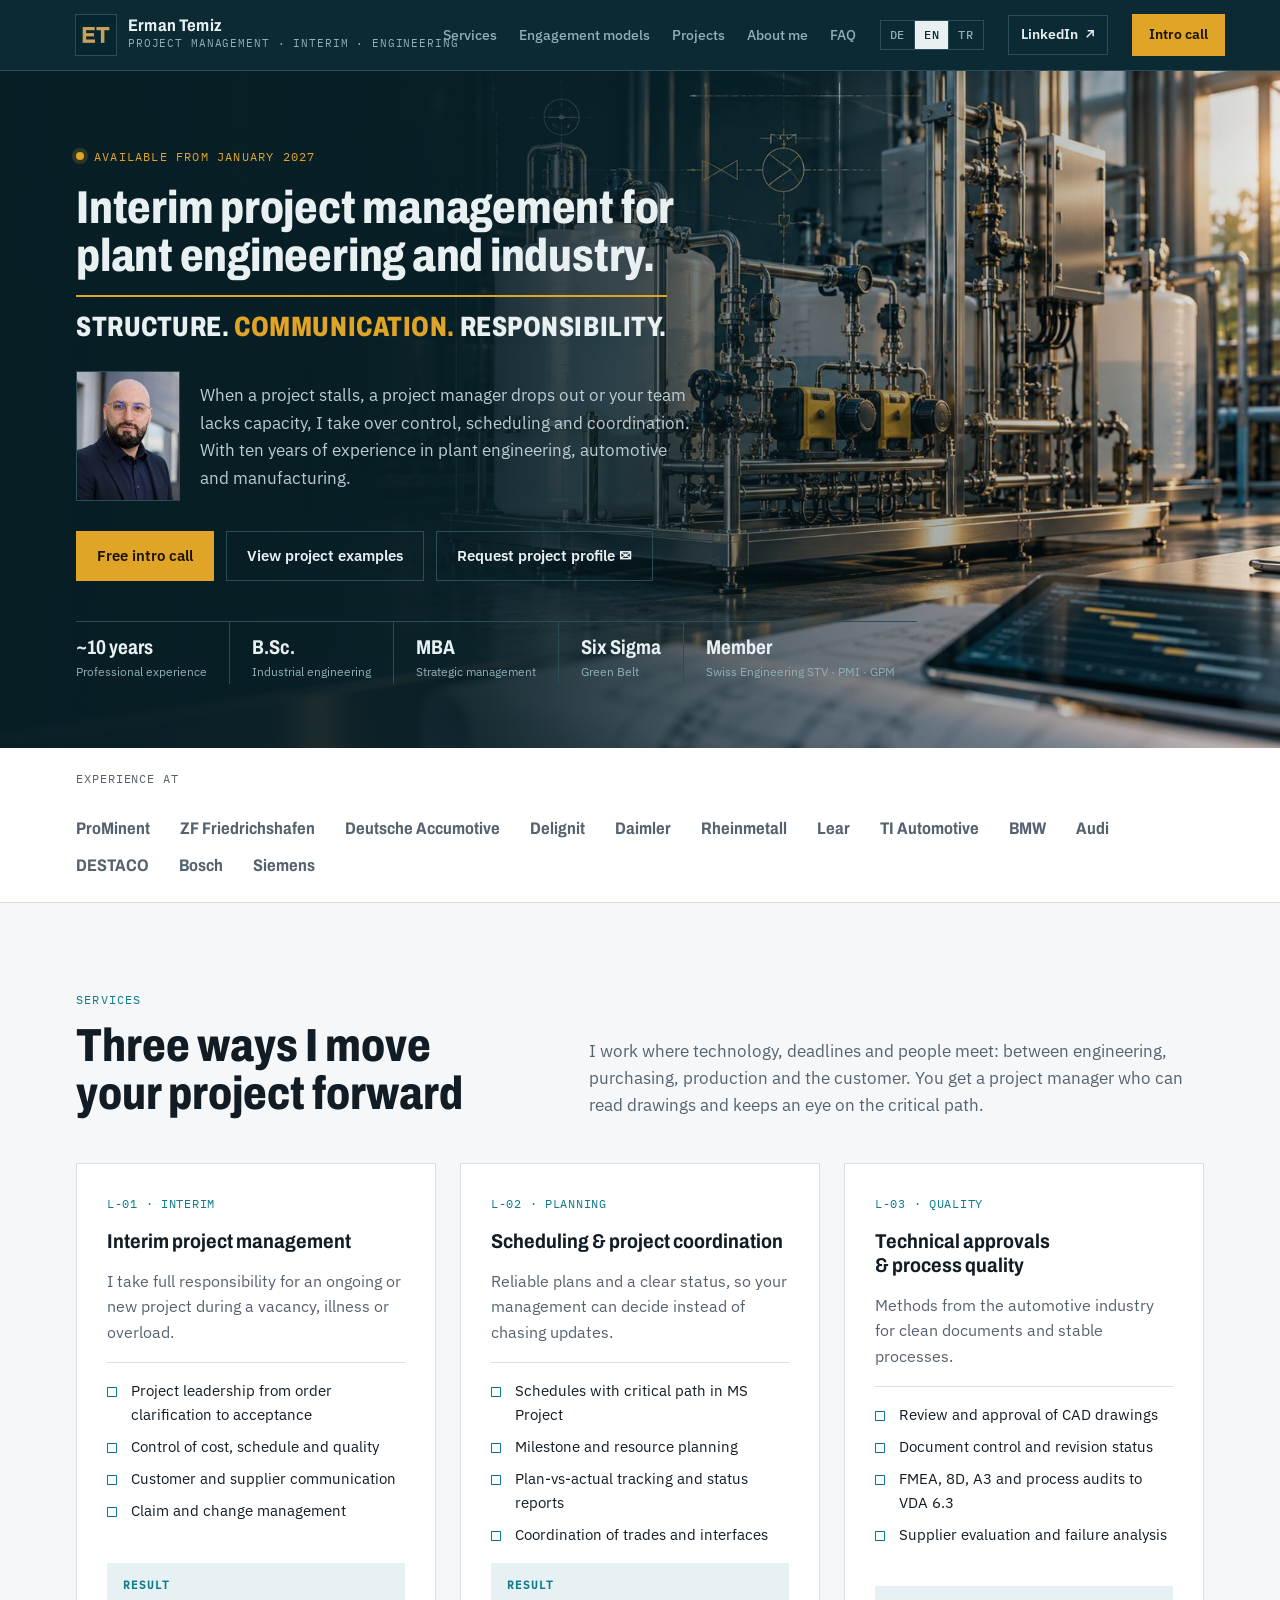
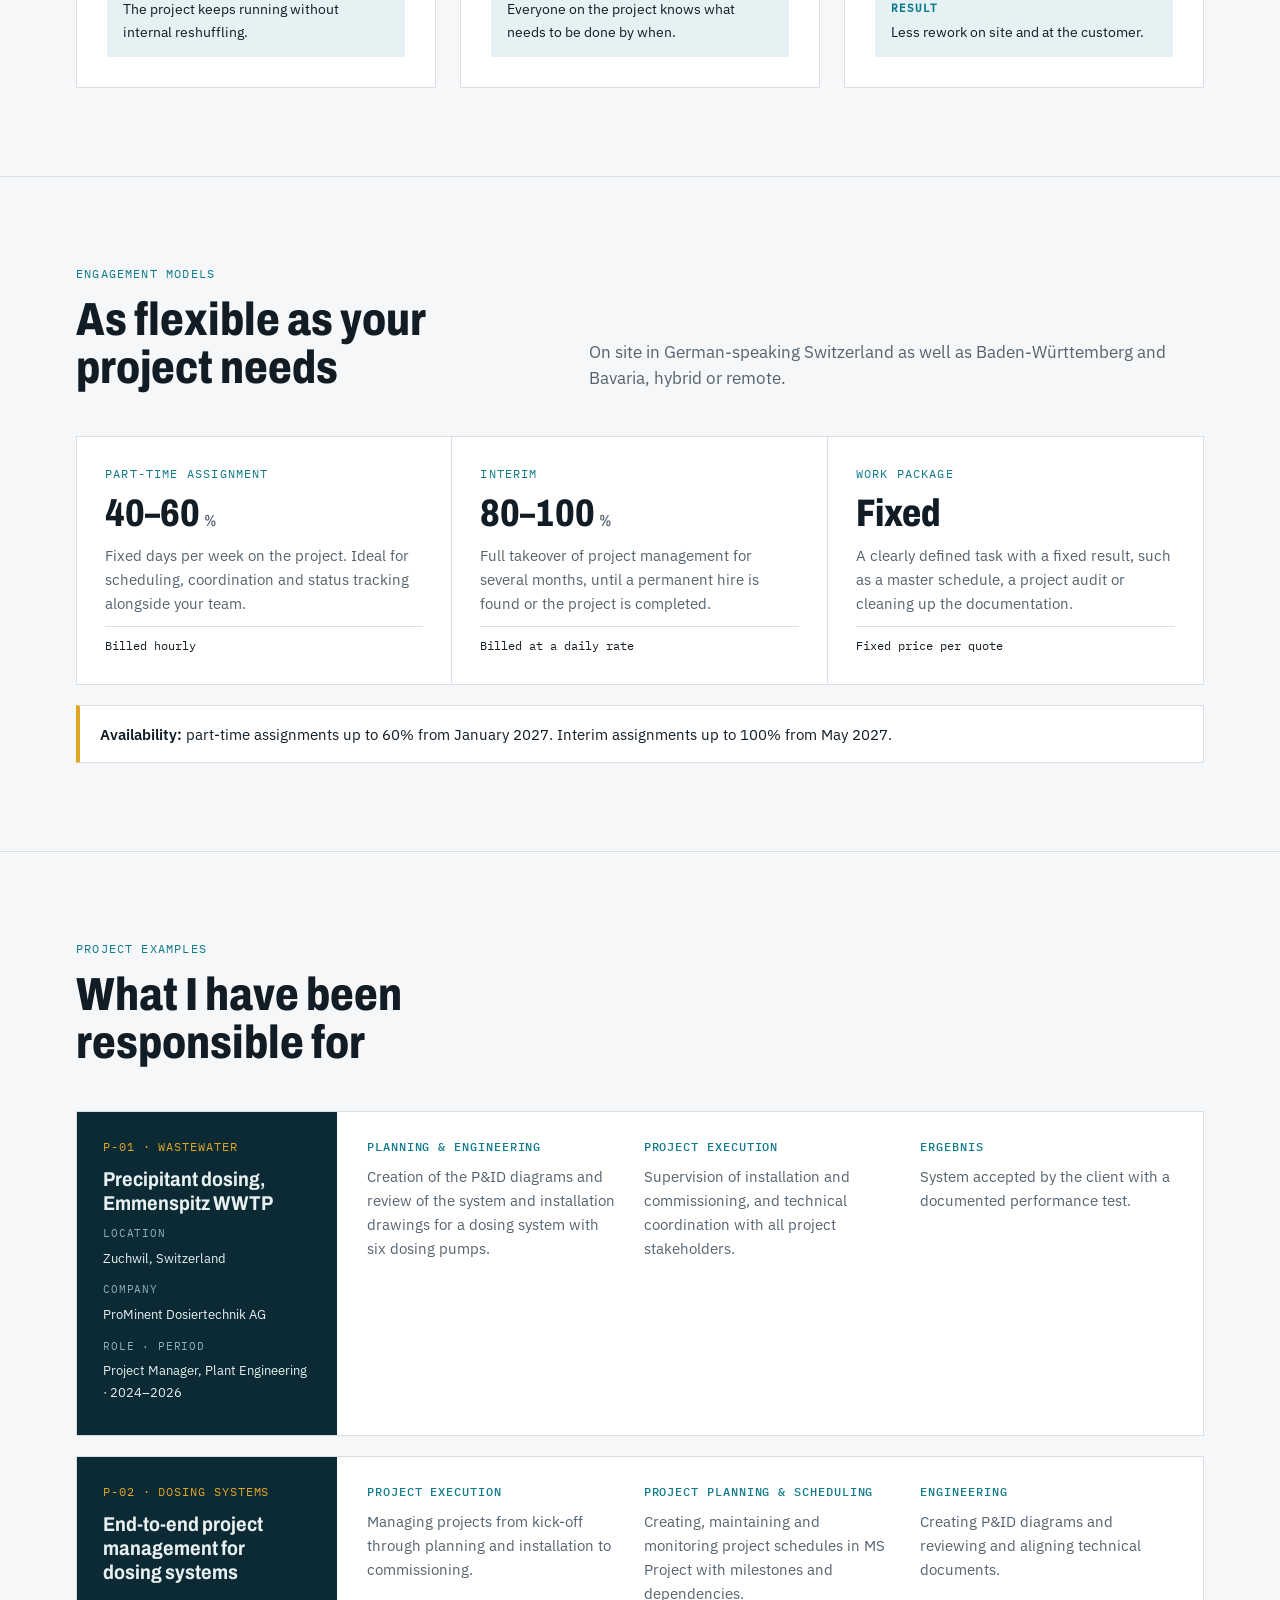
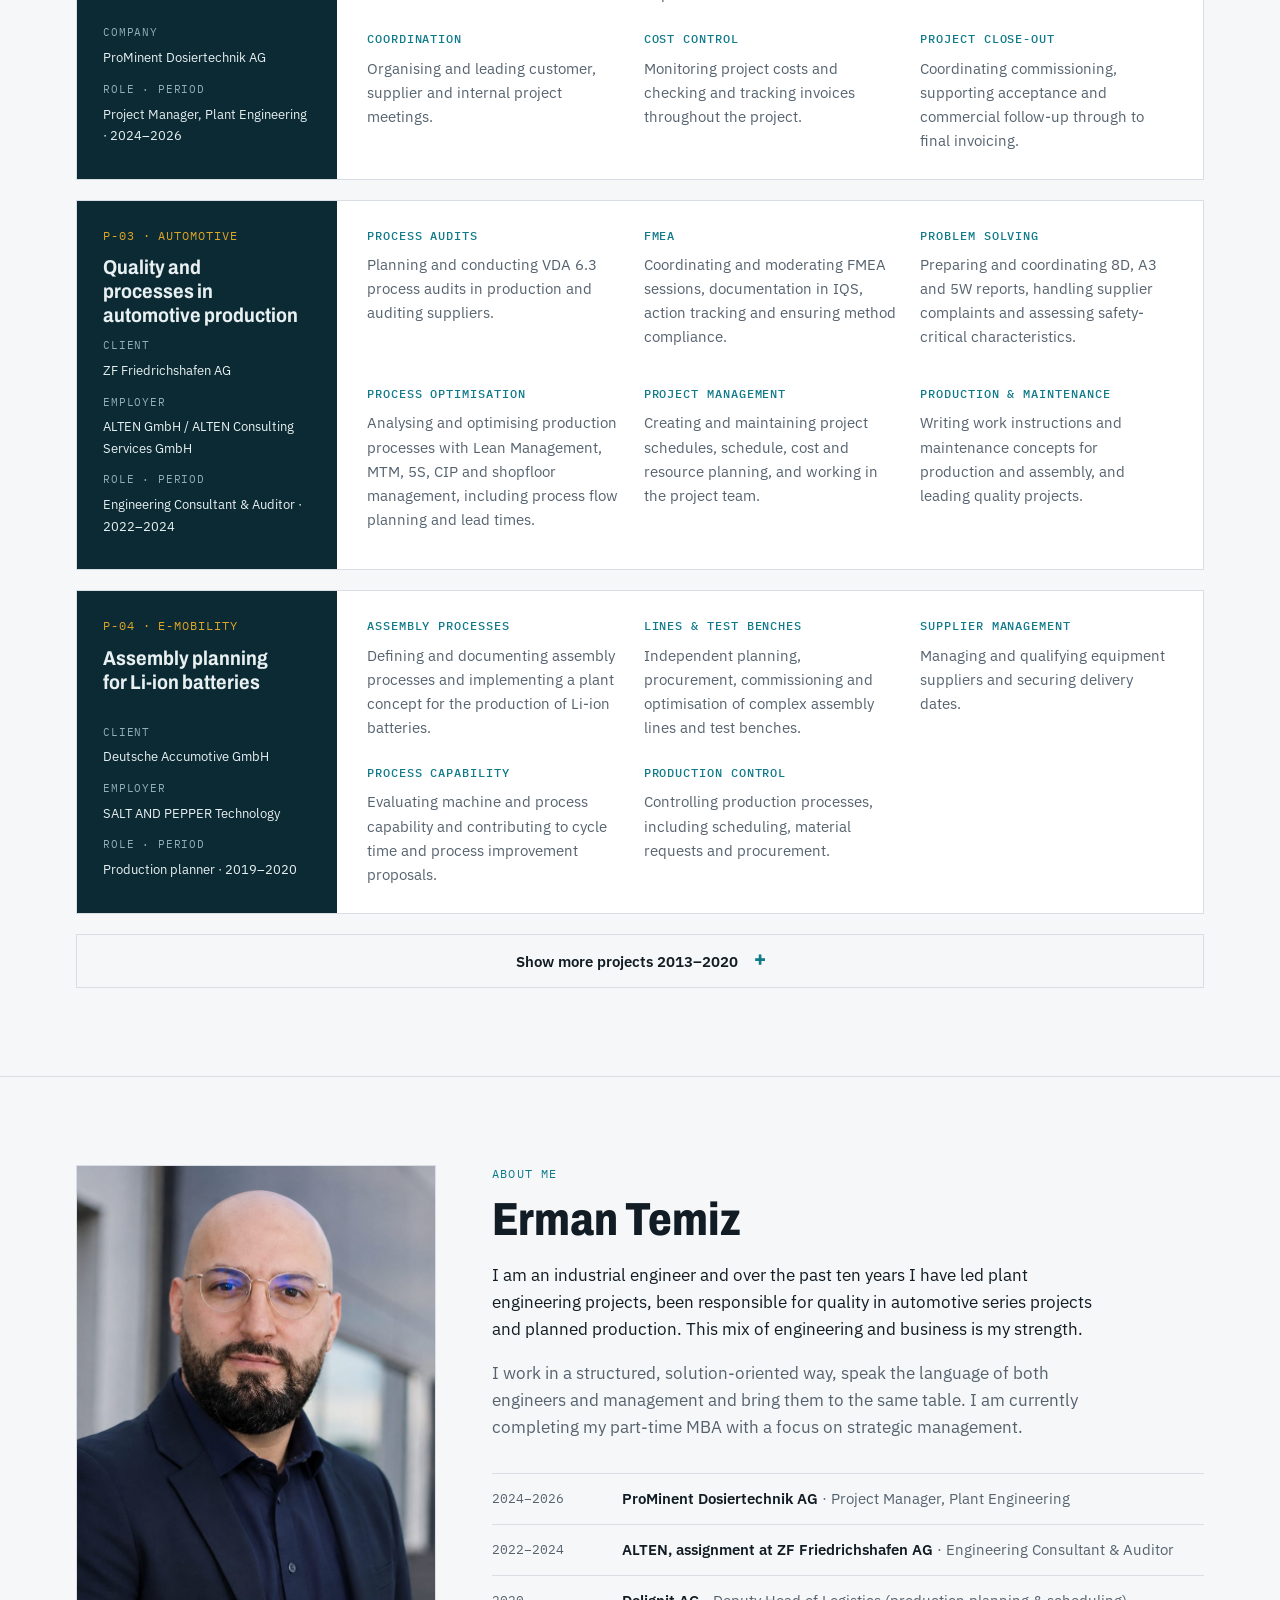
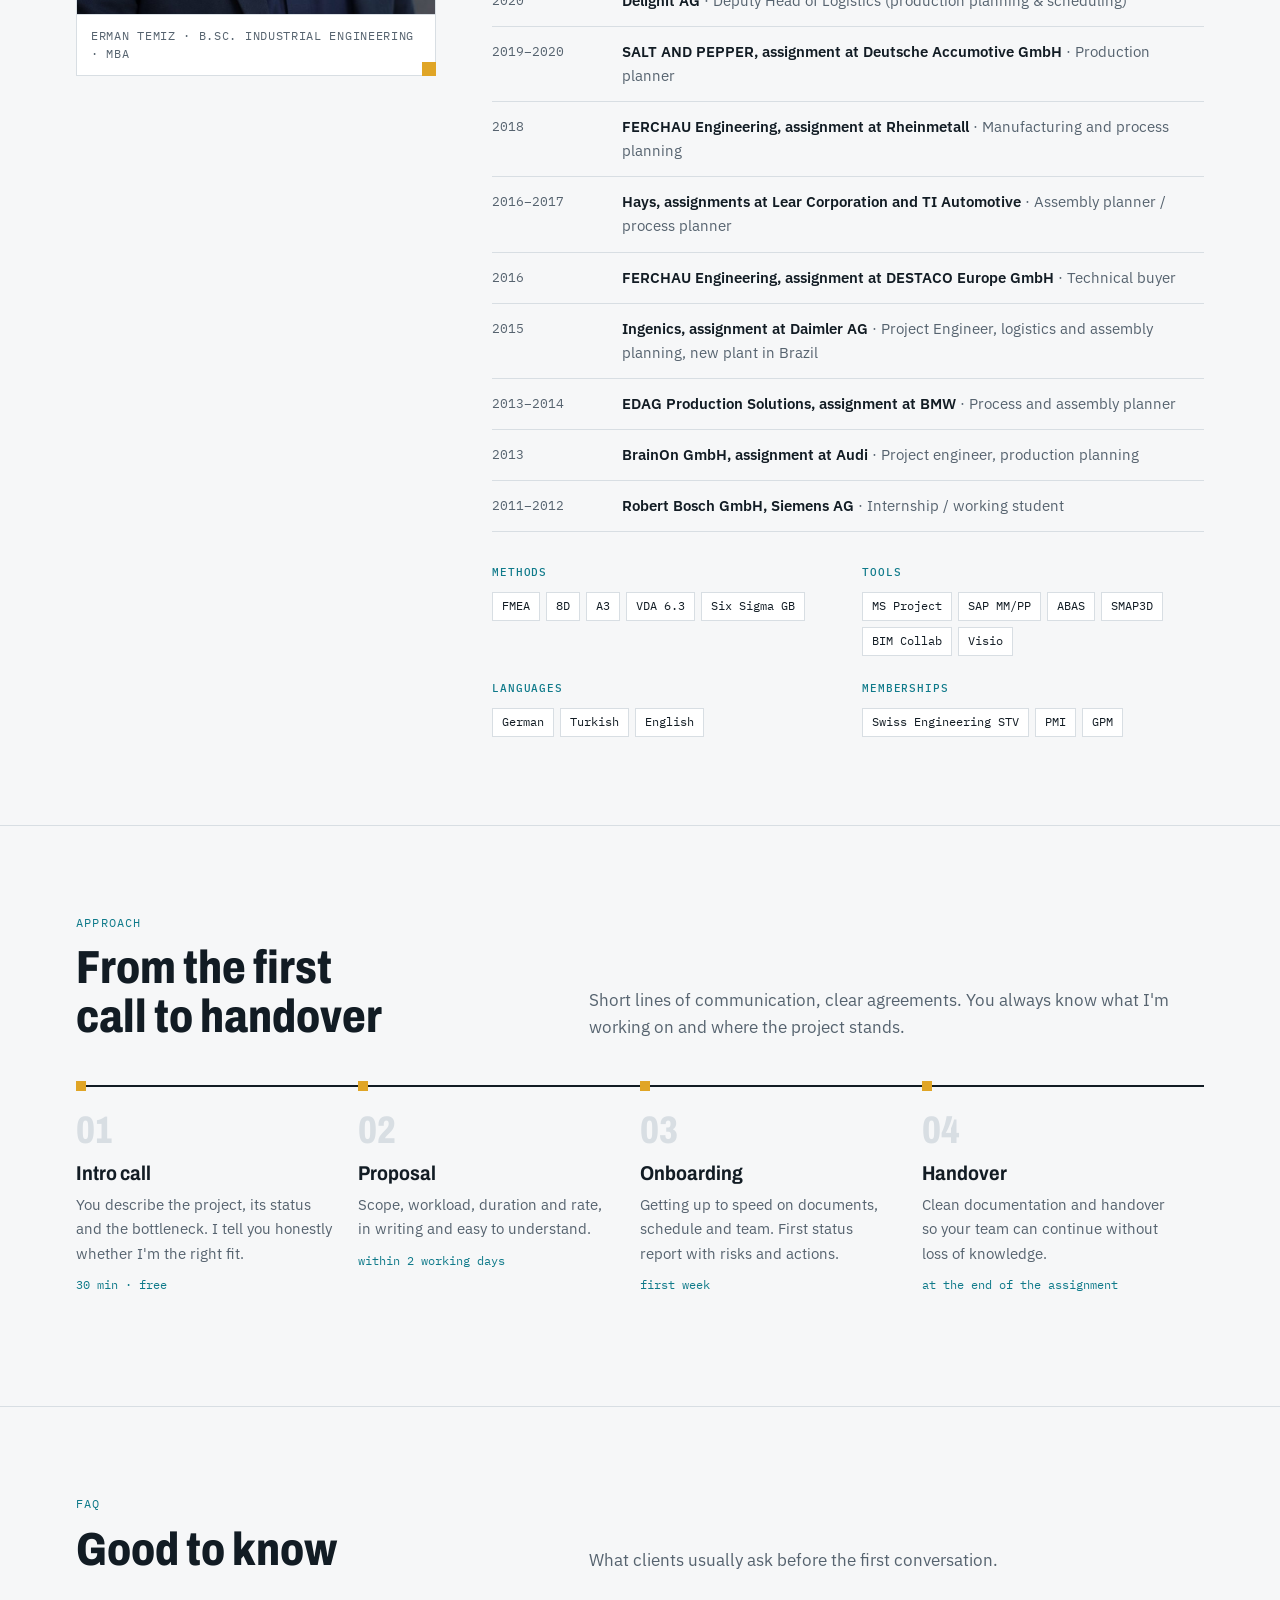
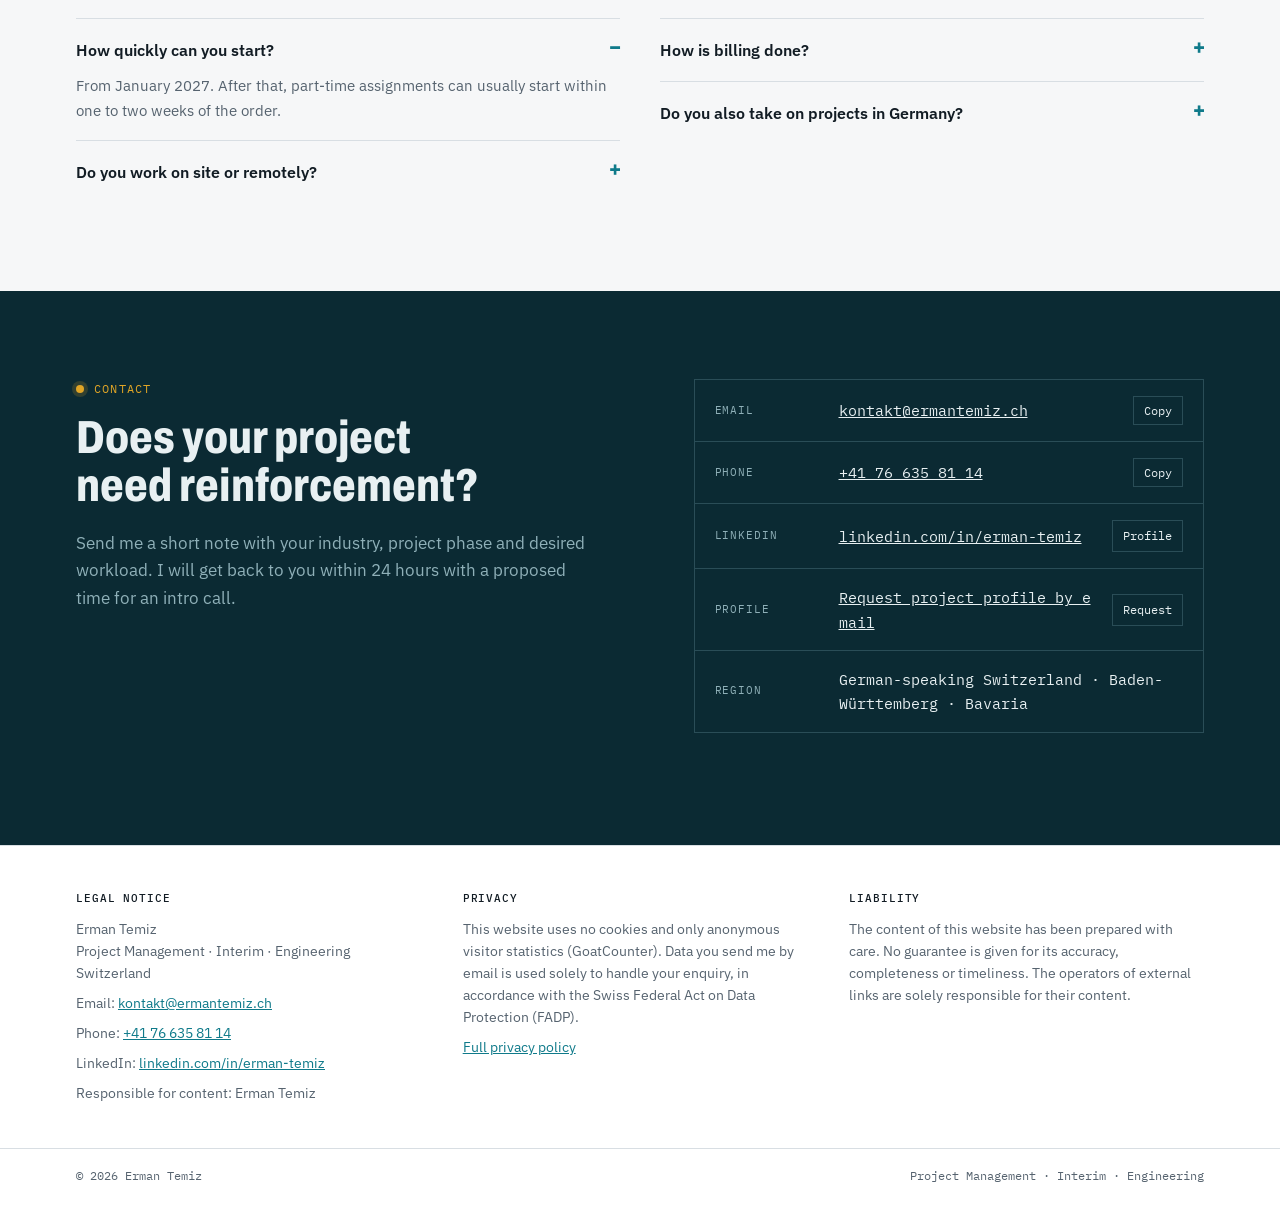
==== commit 6911715a: "Hero: Mitgliedschaften (Swiss Engineering STV, PMI, GPM) in der Kennzahlen-Leiste Co-Authored-By: Cl" ====
--- a/en/index.html
+++ b/en/index.html
@@ -116,12 +116,14 @@
 @media (max-width:480px){.hero-me{align-items:flex-start;gap:14px}.hero-me img{width:78px;height:98px}.hero .lead{font-size:1rem}}
 .hero .cta{display:flex;flex-wrap:wrap;gap:12px;margin-top:30px}
 @media (min-width:901px){.hero .cta{width:max-content;max-width:760px}}
-.creds{display:grid;grid-template-columns:repeat(4,auto);justify-content:start;gap:0;margin-top:40px;border-top:1px solid var(--band-line)}
+.creds{display:grid;grid-template-columns:repeat(5,auto);justify-content:start;gap:0;margin-top:40px;border-top:1px solid var(--band-line)}
+@media (min-width:901px){.creds{width:max-content}}
+@media (max-width:1100px) and (min-width:561px){.creds{grid-template-columns:repeat(3,auto);row-gap:14px}.creds div:nth-child(3){border-right:0;margin-right:0}}
 .creds div{padding:14px 22px 0 0;margin-right:22px;border-right:1px solid var(--band-line)}
 .creds div:last-child{border-right:0;margin-right:0}
 .creds b{display:block;font-family:var(--display);font-stretch:80%;font-weight:700;font-size:1.25rem;line-height:1.1}
 .creds span{font-size:.78rem;color:var(--band-muted)}
-@media (max-width:560px){.creds{grid-template-columns:1fr 1fr}.creds div{border-right:0;margin-right:0}}
+@media (max-width:560px){.creds{grid-template-columns:1fr 1fr}.creds div{border-right:0;margin-right:0}.creds div:last-child{grid-column:1/-1}}
 
 
 /* experience strip */
@@ -305,6 +307,7 @@
           <div><b>B.Sc.</b><span>Industrial engineering</span></div>
           <div><b>MBA</b><span>Strategic management</span></div>
           <div><b>Six Sigma</b><span>Green Belt</span></div>
+          <div><b>Member</b><span>Swiss Engineering STV · PMI · GPM</span></div>
         </div>
       </div>
     </div>
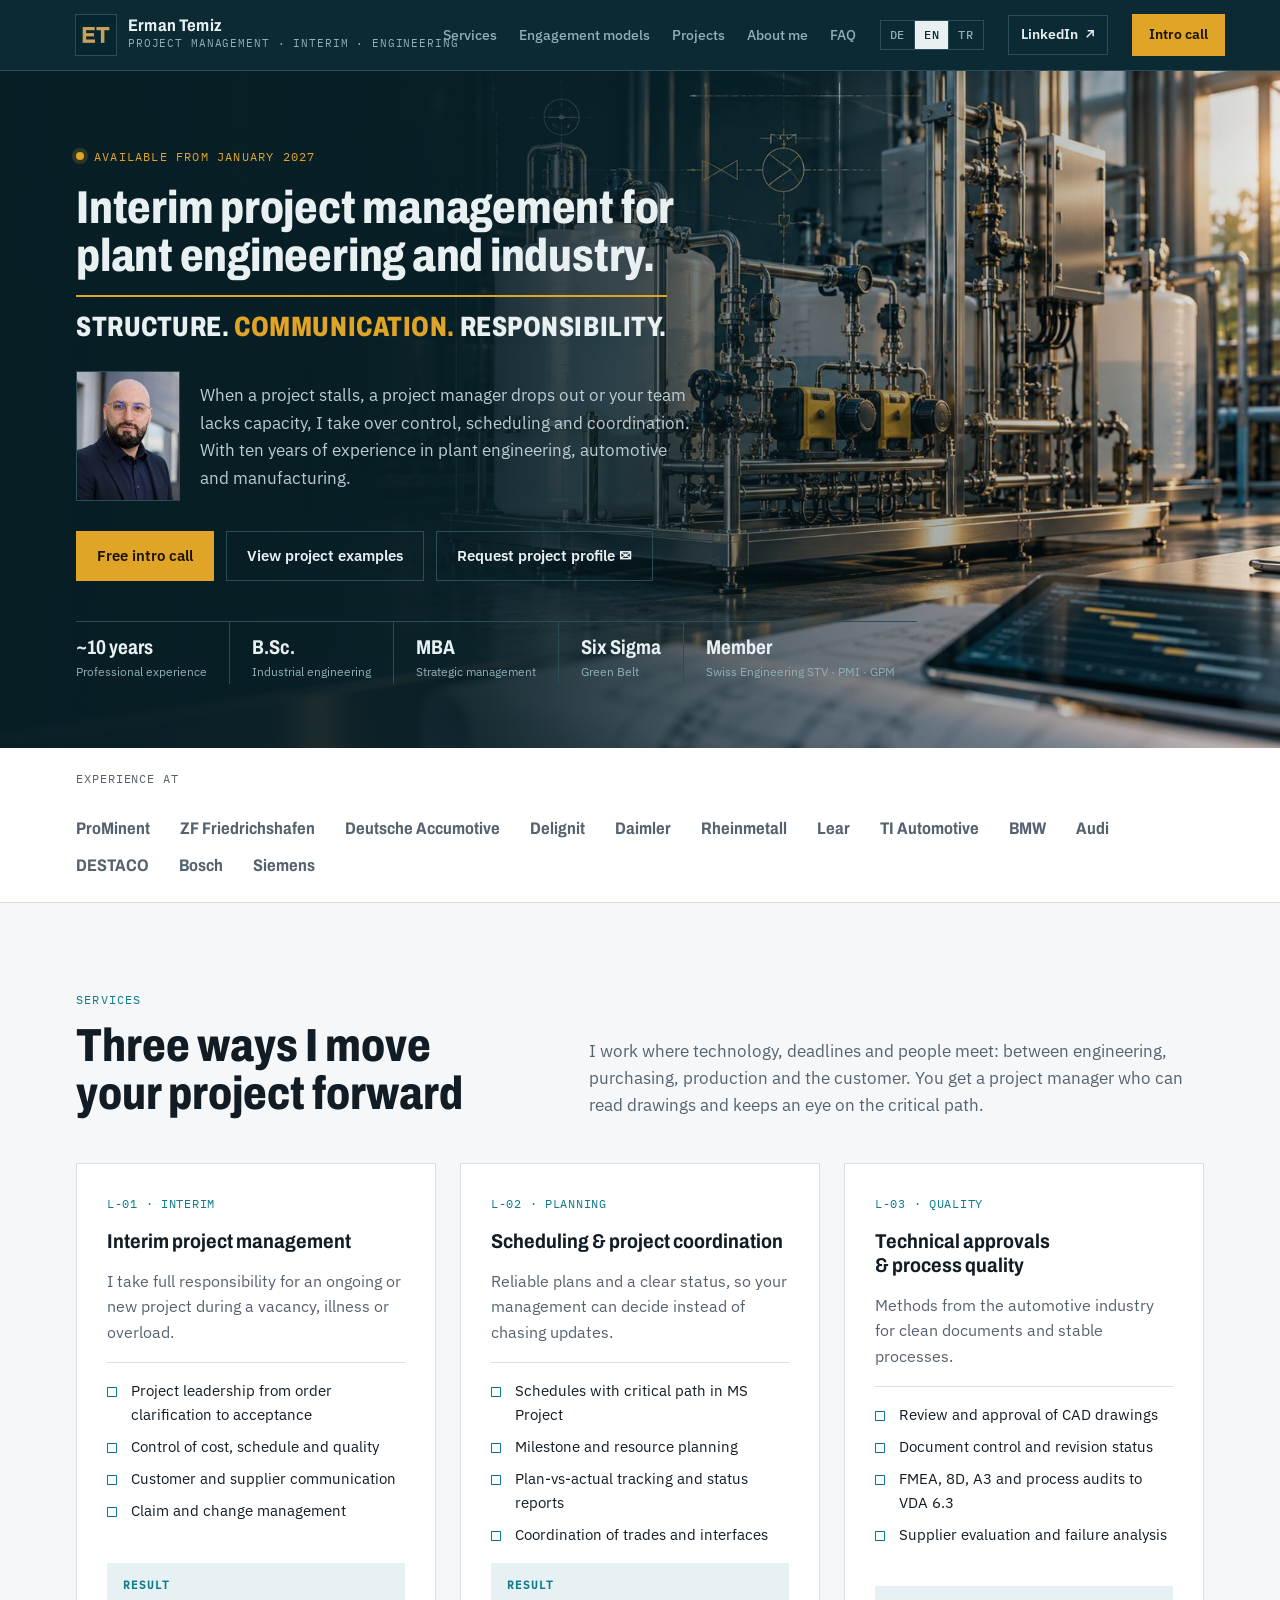
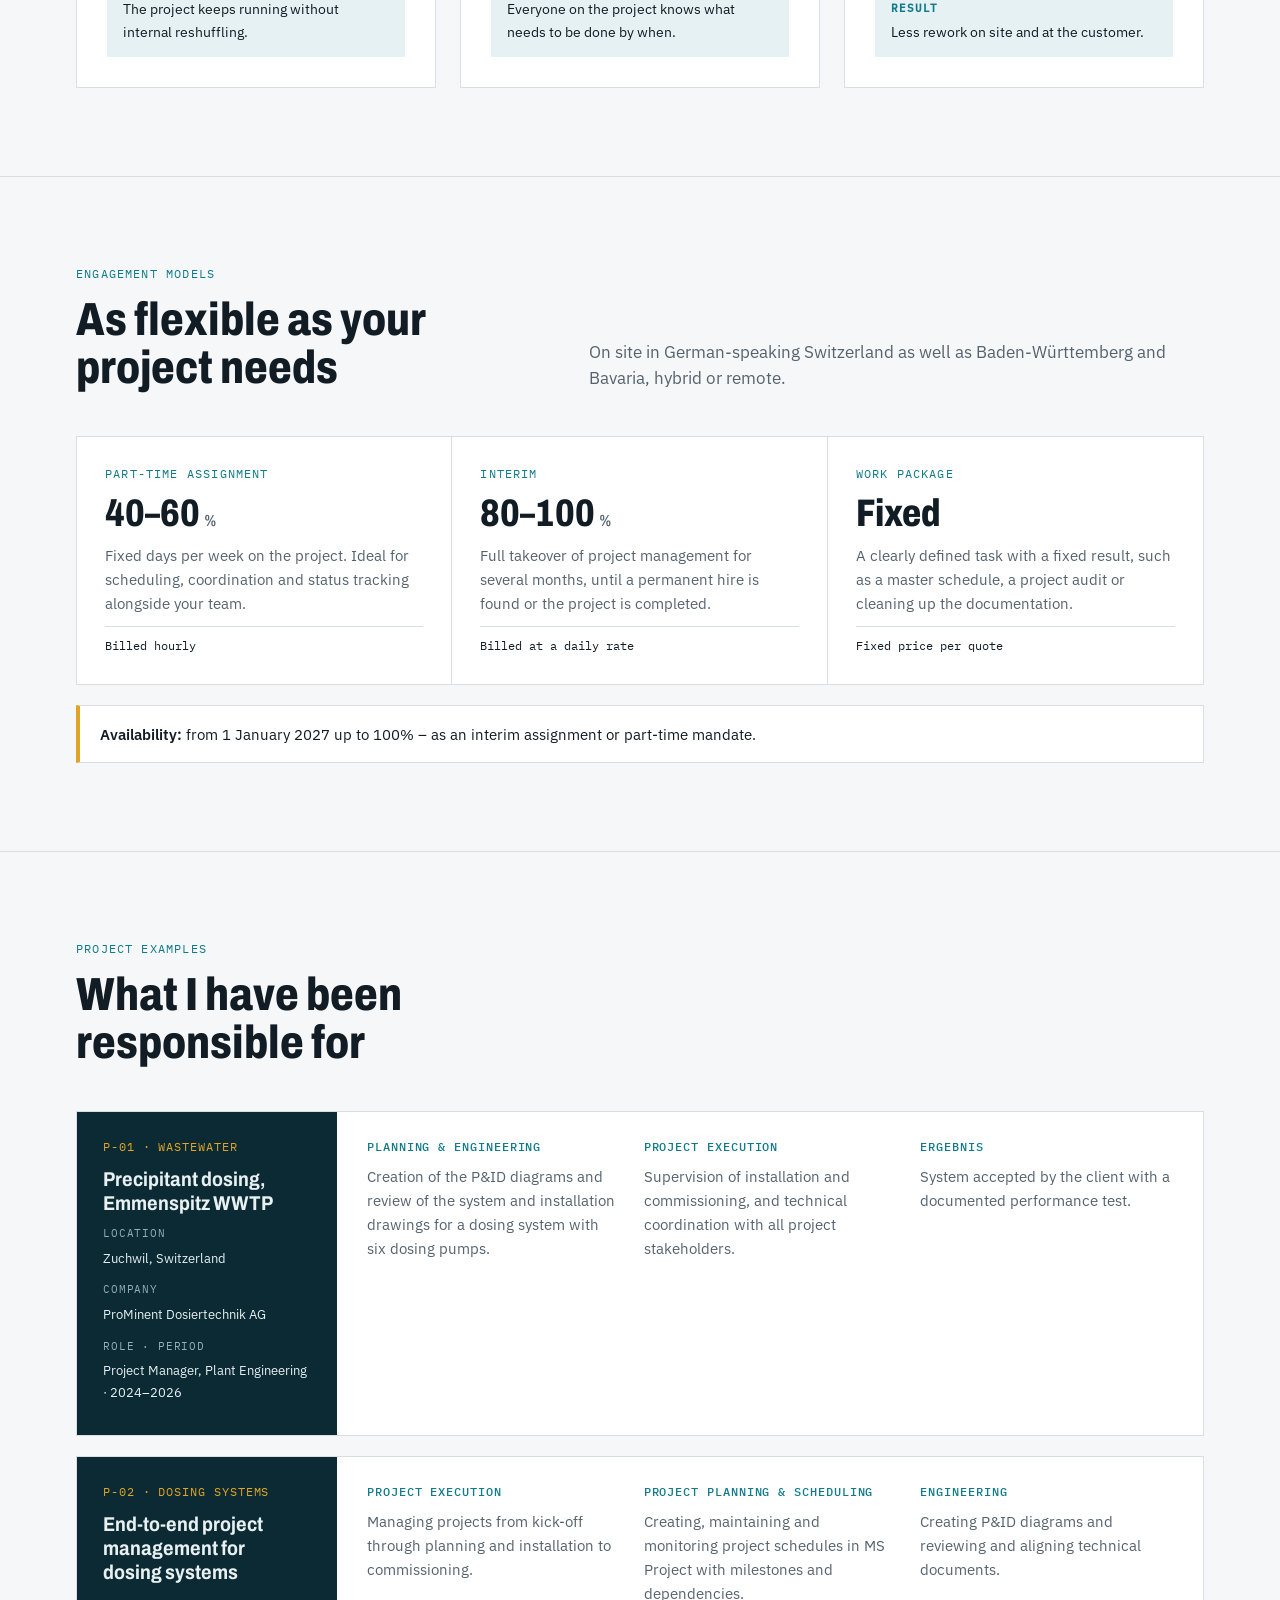
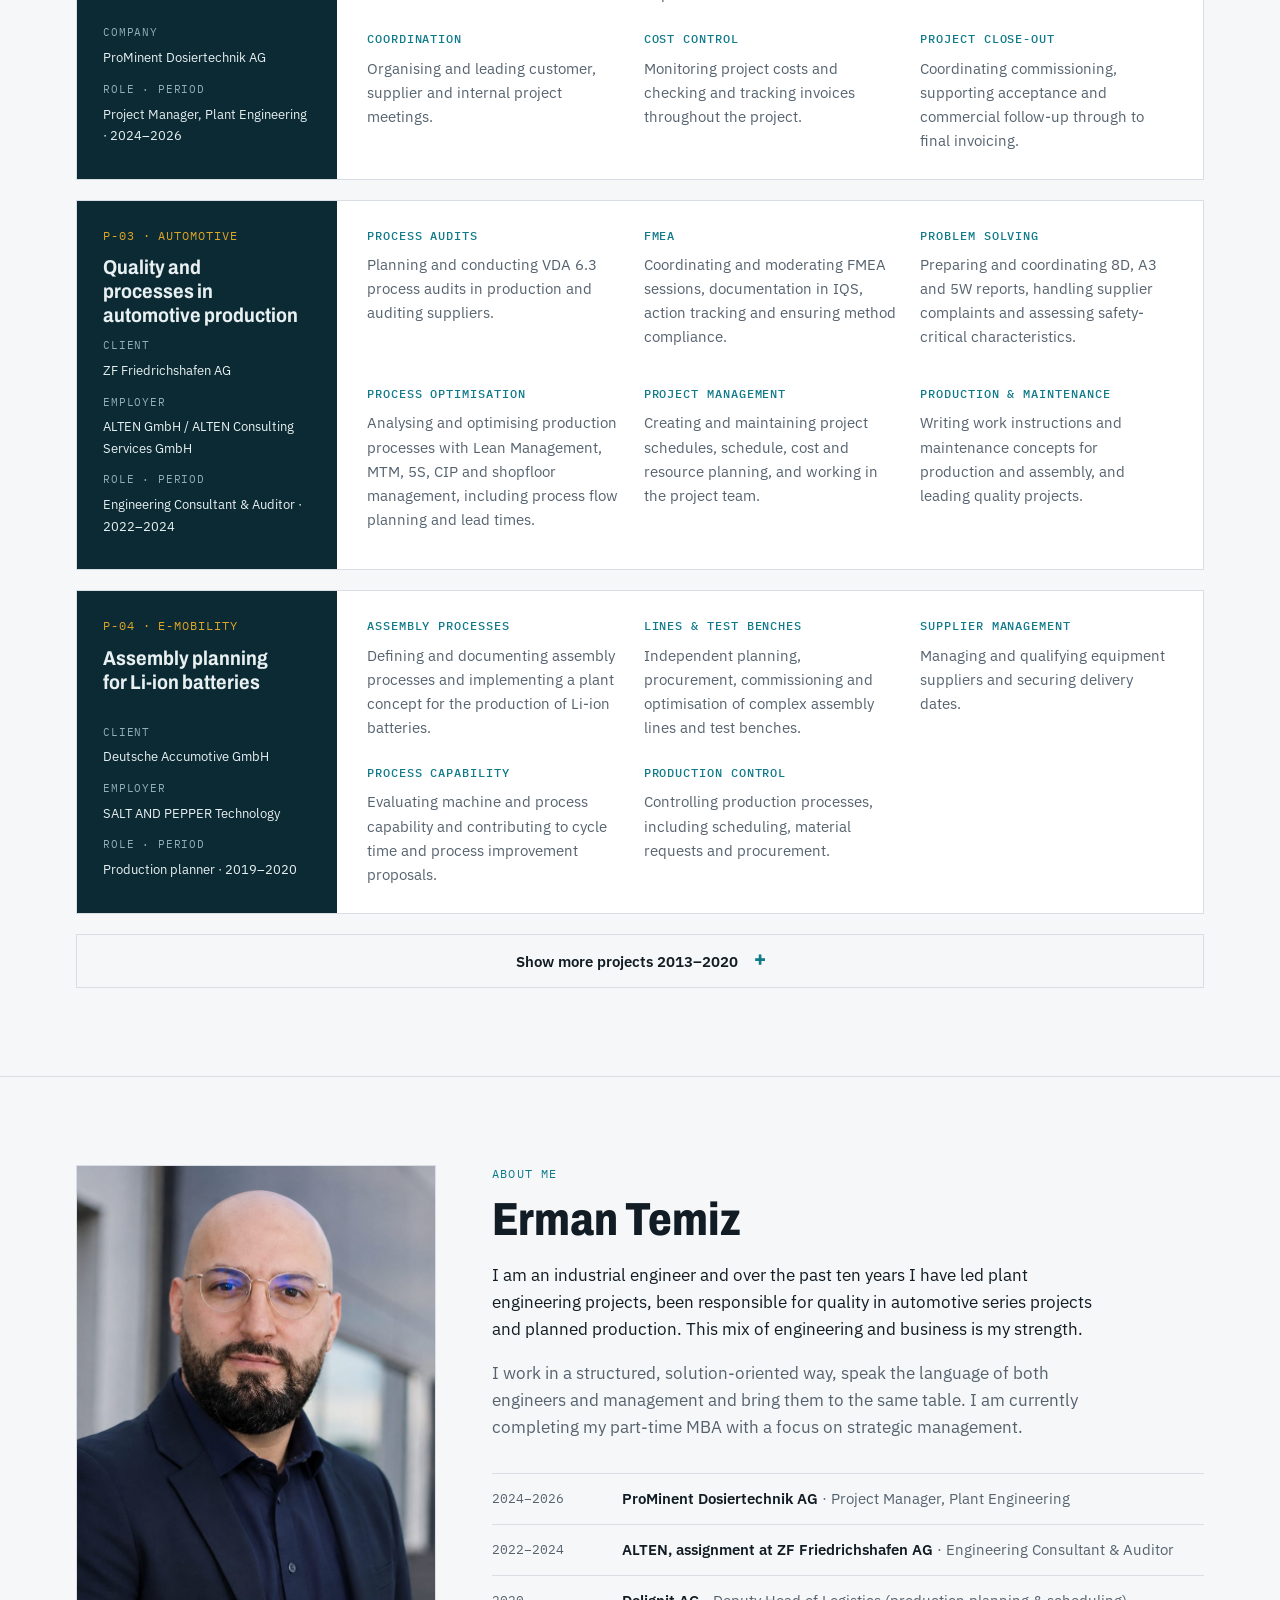
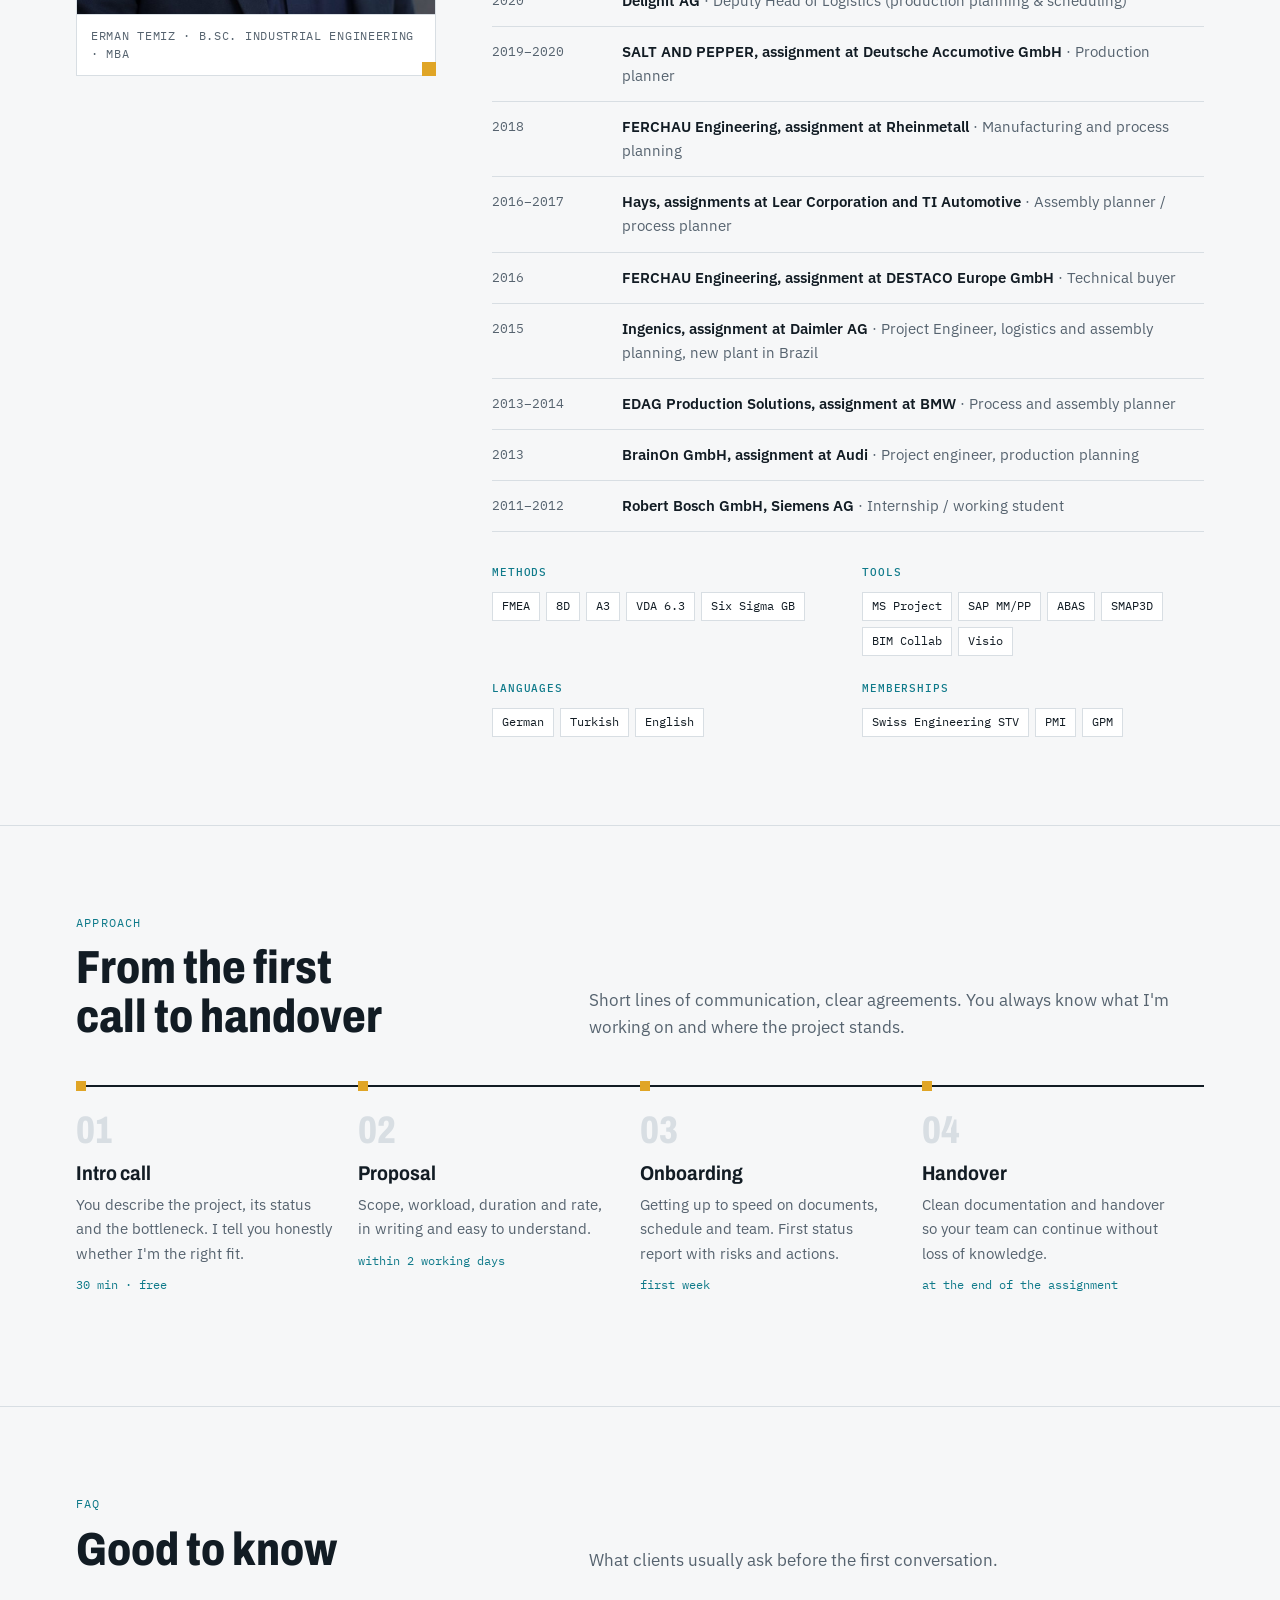
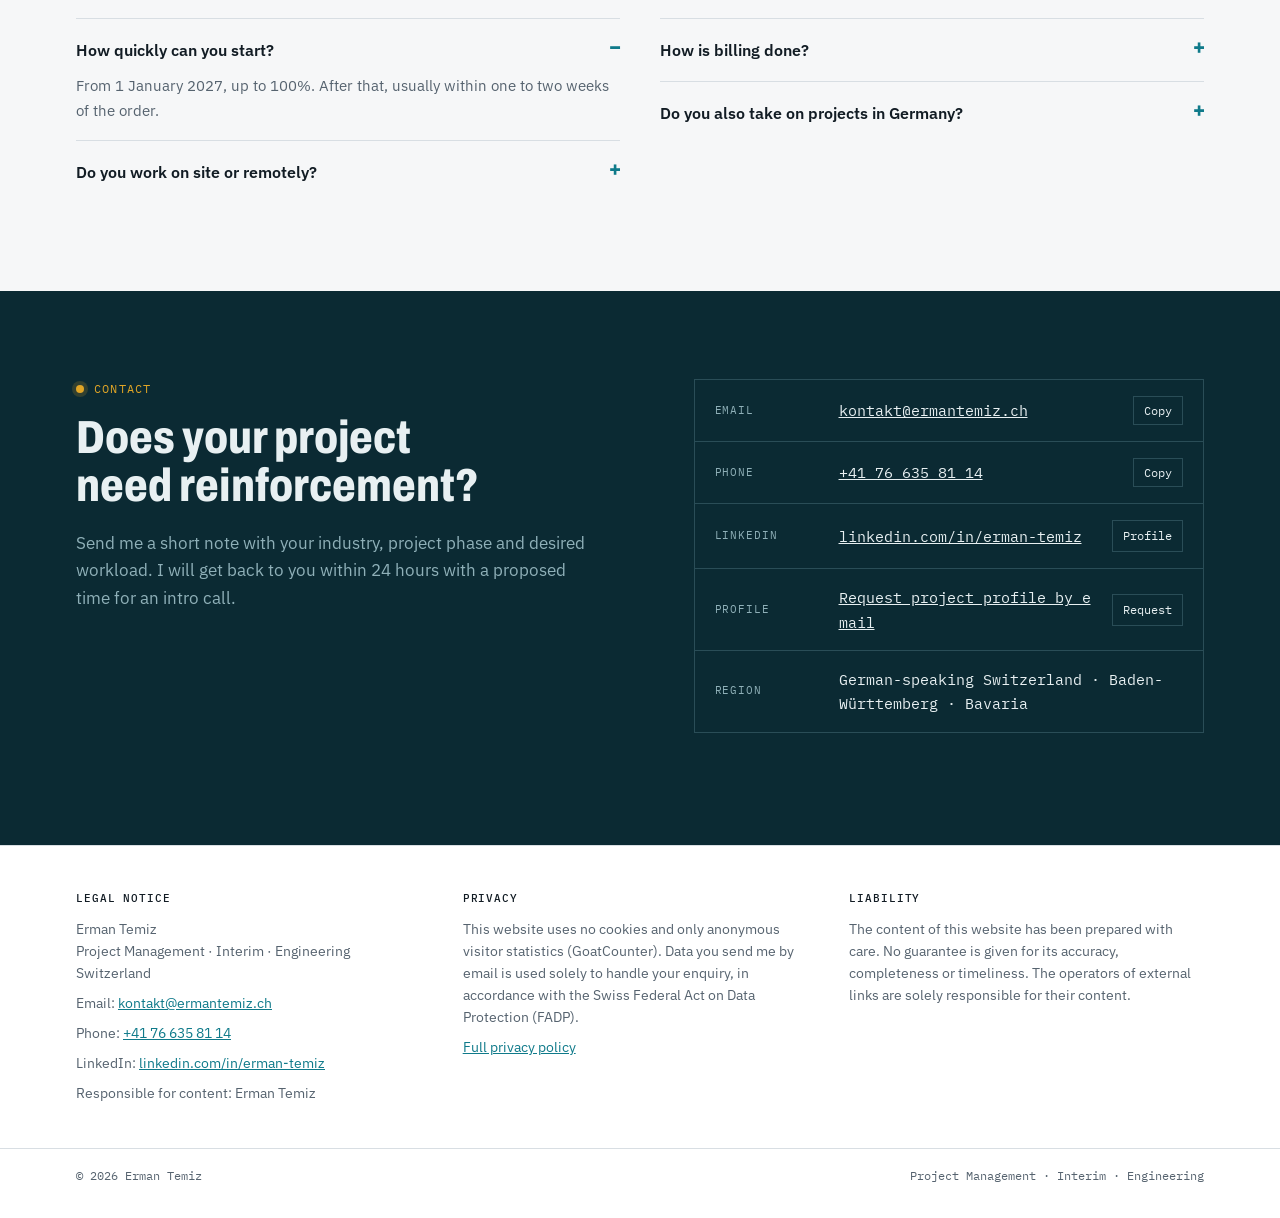
==== commit dfab37cf: "Verfügbarkeit: ab 01.01.2027 bis 100 % Co-Authored-By: Claude Opus 5.5 <noreply@anthropic.com> Claud" ====
--- a/en/index.html
+++ b/en/index.html
@@ -396,7 +396,7 @@
         </div>
       </div>
       <div class="avail-note">
-        <p><b>Availability:</b> part-time assignments up to 60% from January 2027. Interim assignments up to 100% from May 2027.</p>
+        <p><b>Availability:</b> from 1 January 2027 up to 100% – as an interim assignment or part-time mandate.</p>
       </div>
     </div>
   </section>
@@ -657,7 +657,7 @@
       </div>
       <div class="faq">
         <div>
-          <details open><summary>How quickly can you start?</summary><p>From January 2027. After that, part-time assignments can usually start within one to two weeks of the order.</p></details>
+          <details open><summary>How quickly can you start?</summary><p>From 1 January 2027, up to 100%. After that, usually within one to two weeks of the order.</p></details>
           <details><summary>Do you work on site or remotely?</summary><p>Both. Especially in the start-up phase and for site or production appointments, I'm happy to be on site. Status tracking and planning work well remotely.</p></details>
         </div>
         <div>
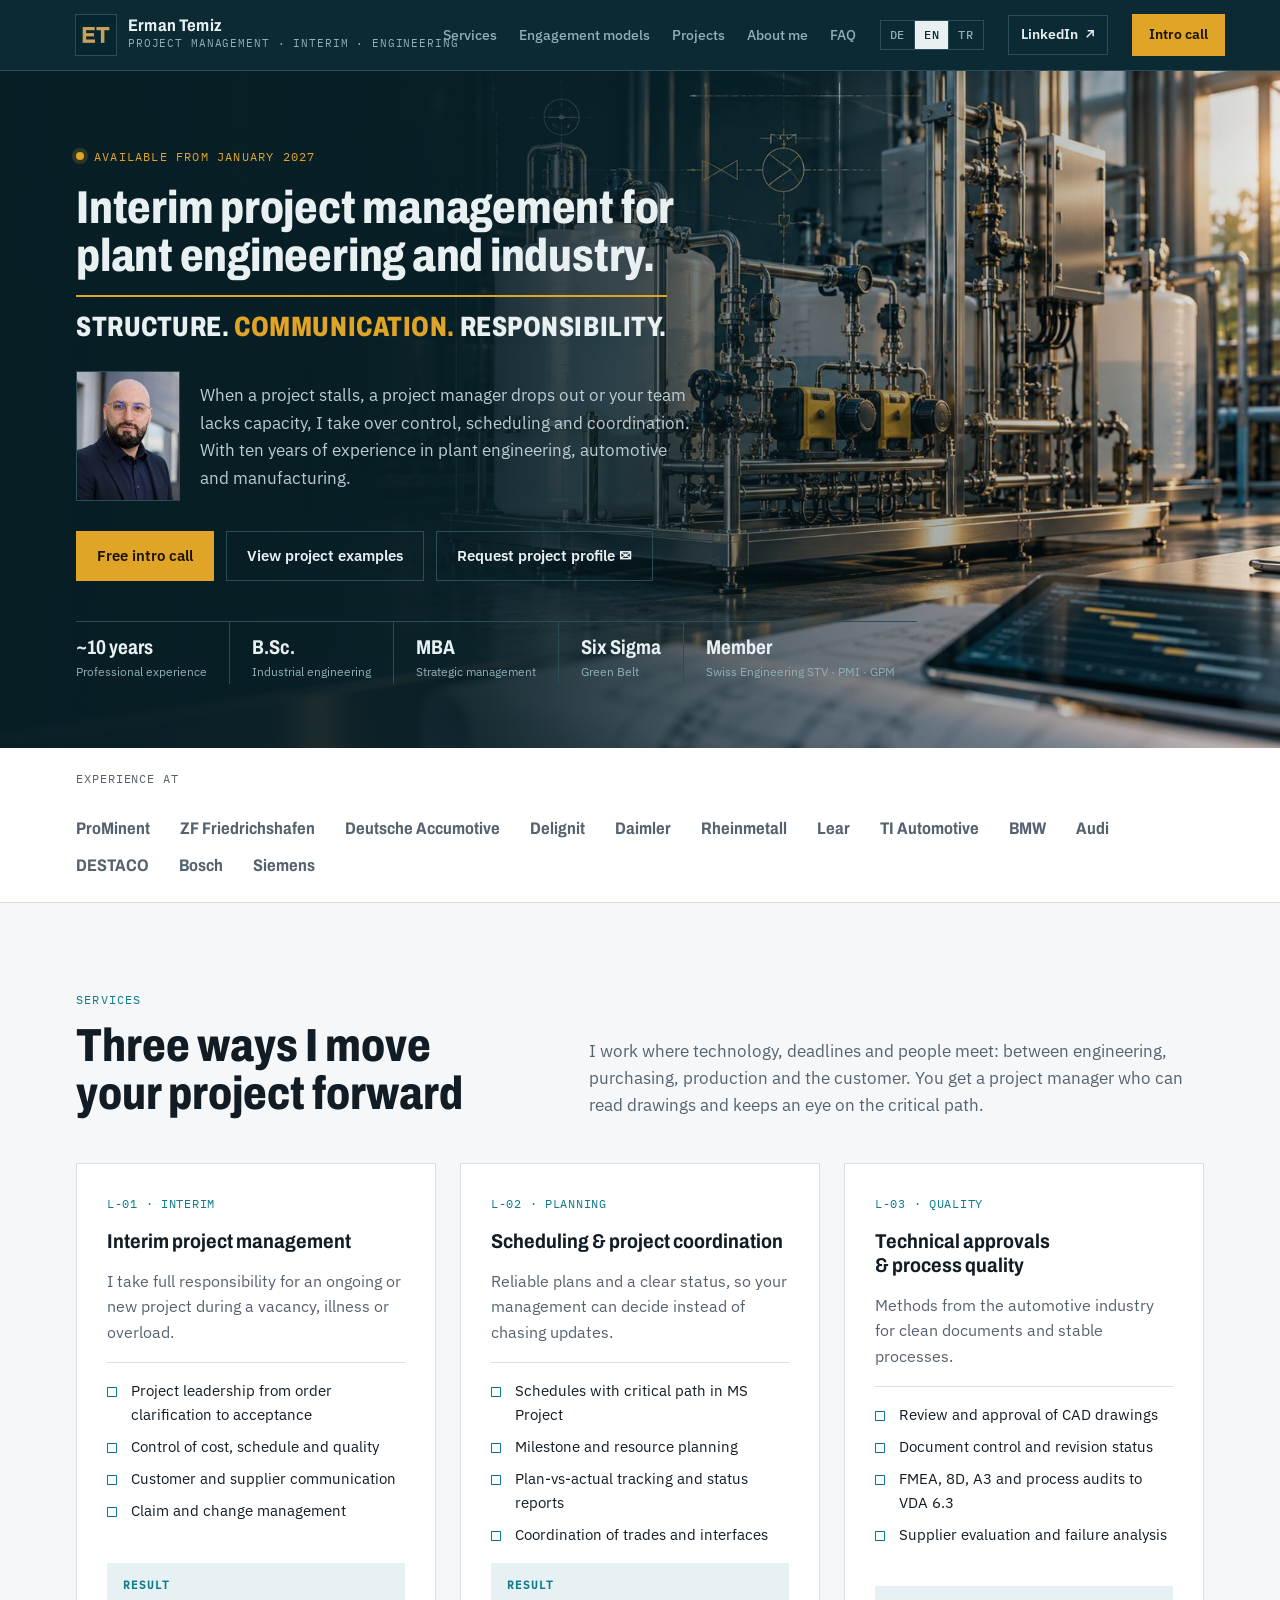
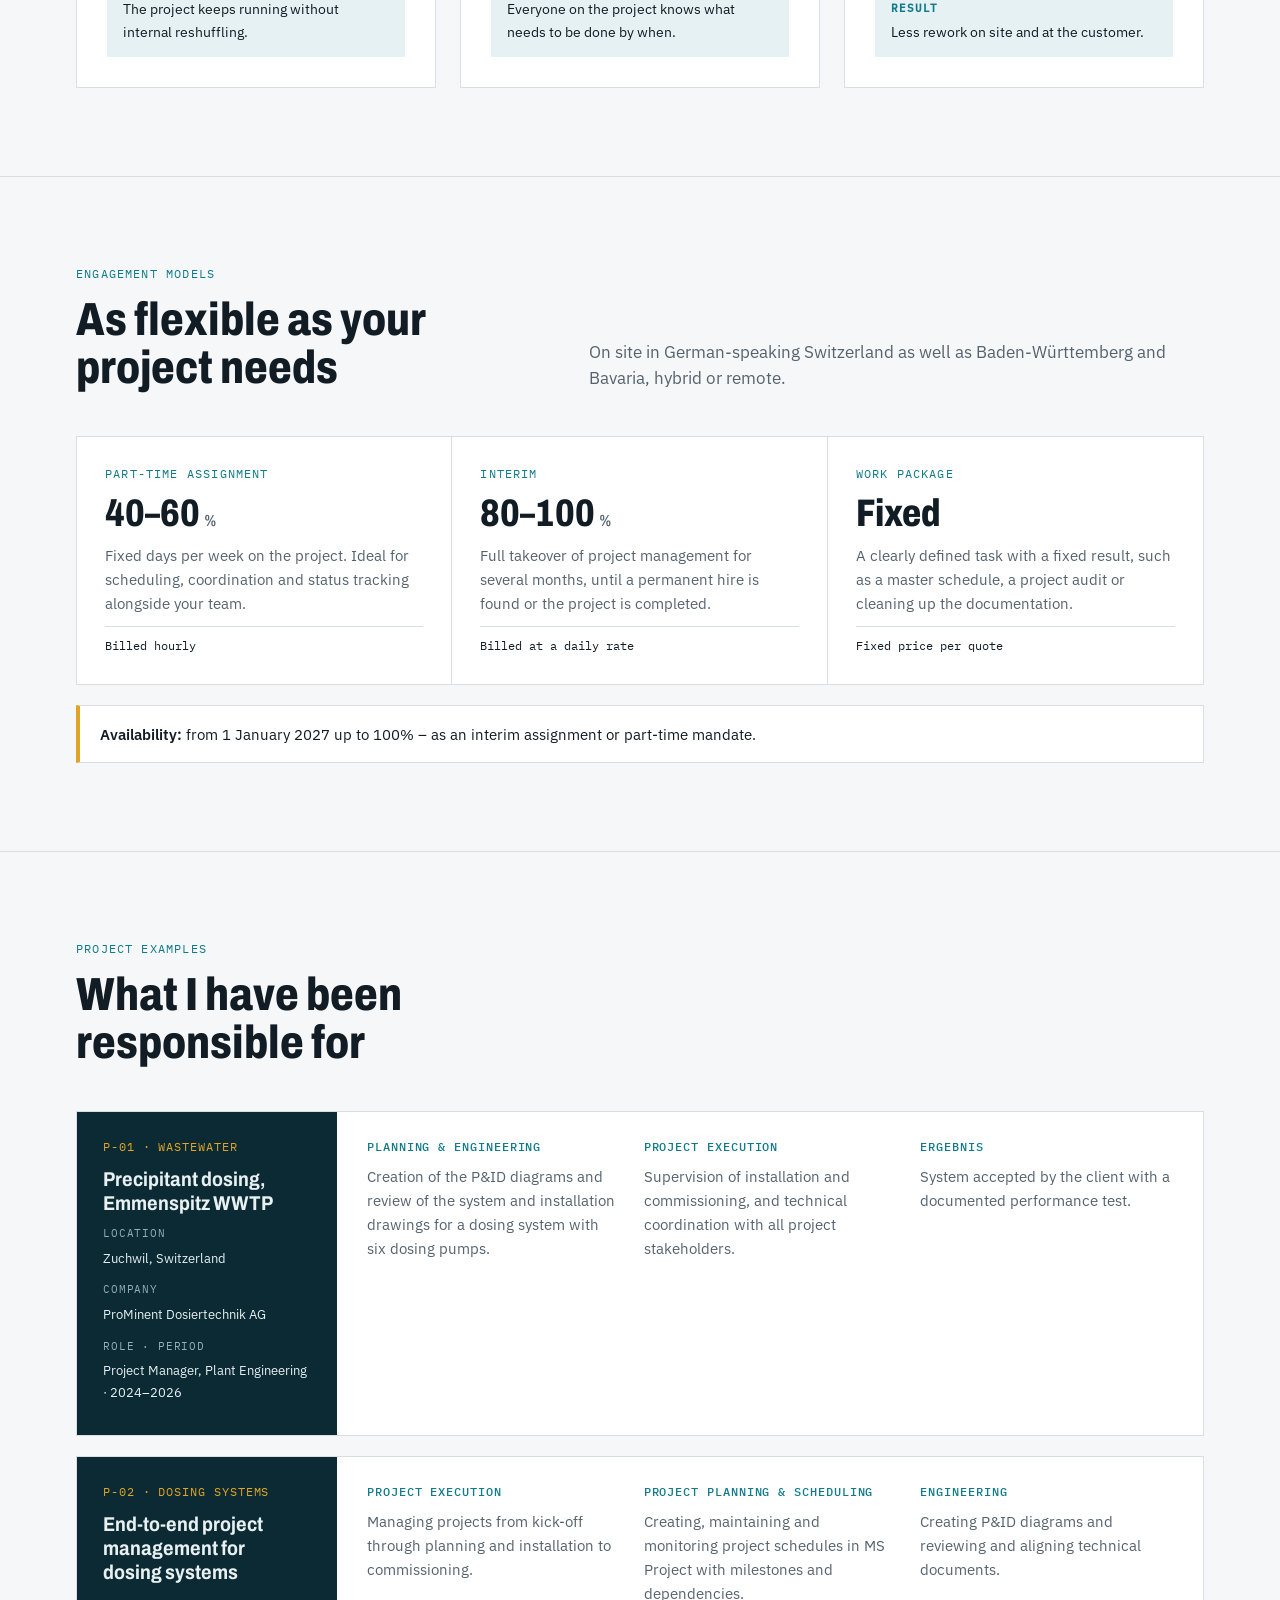
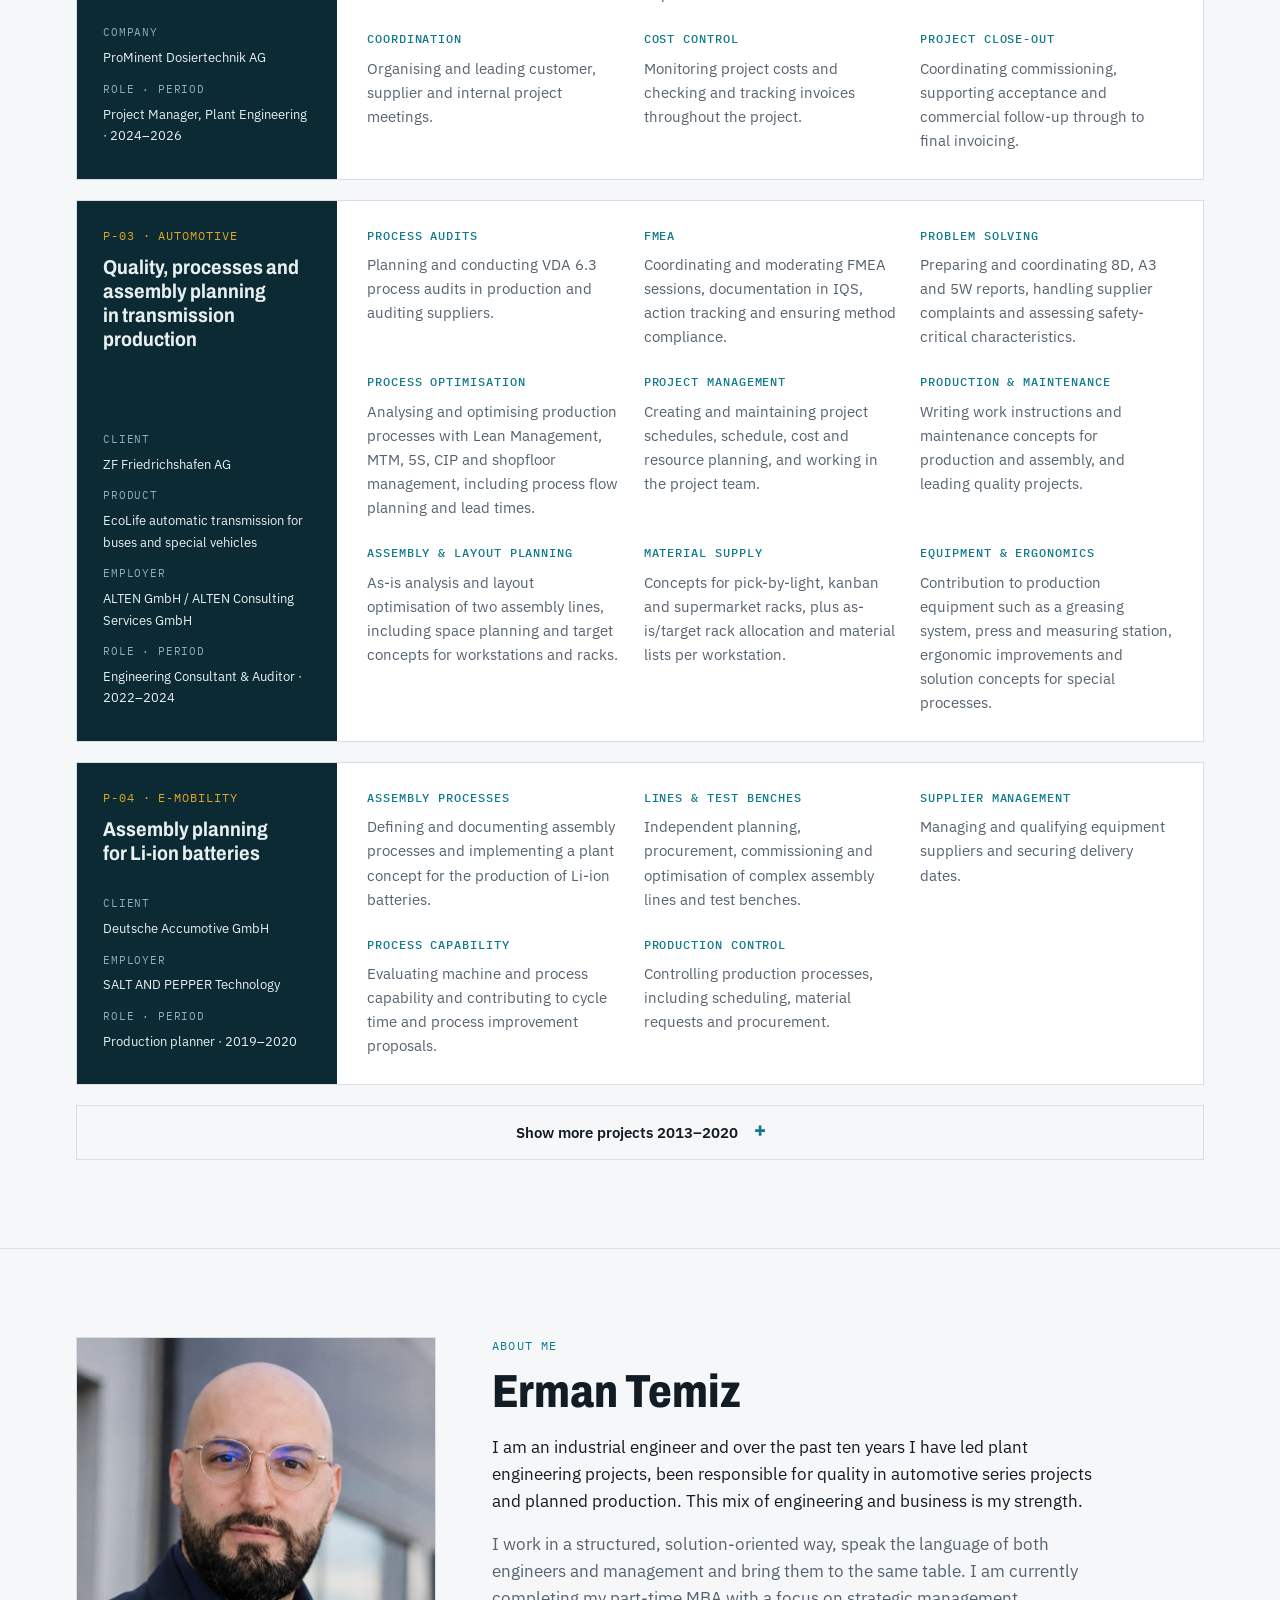
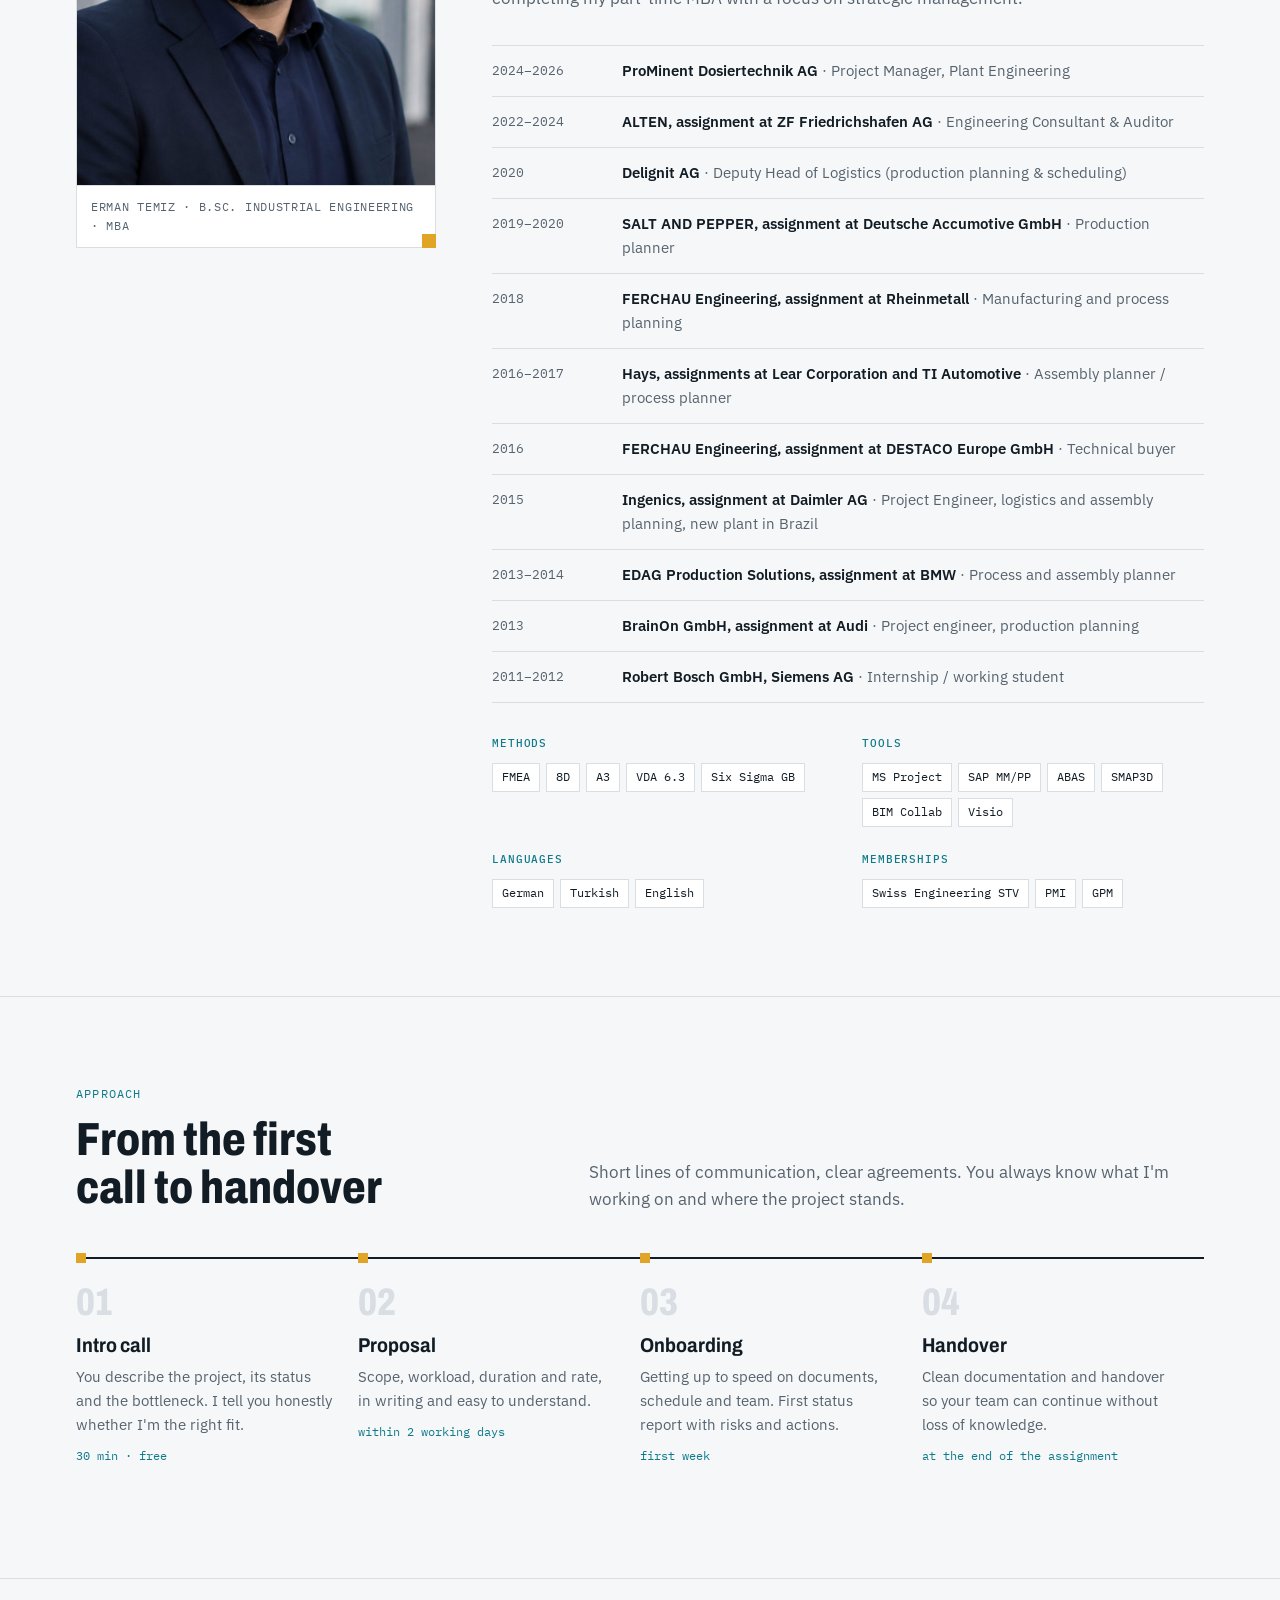
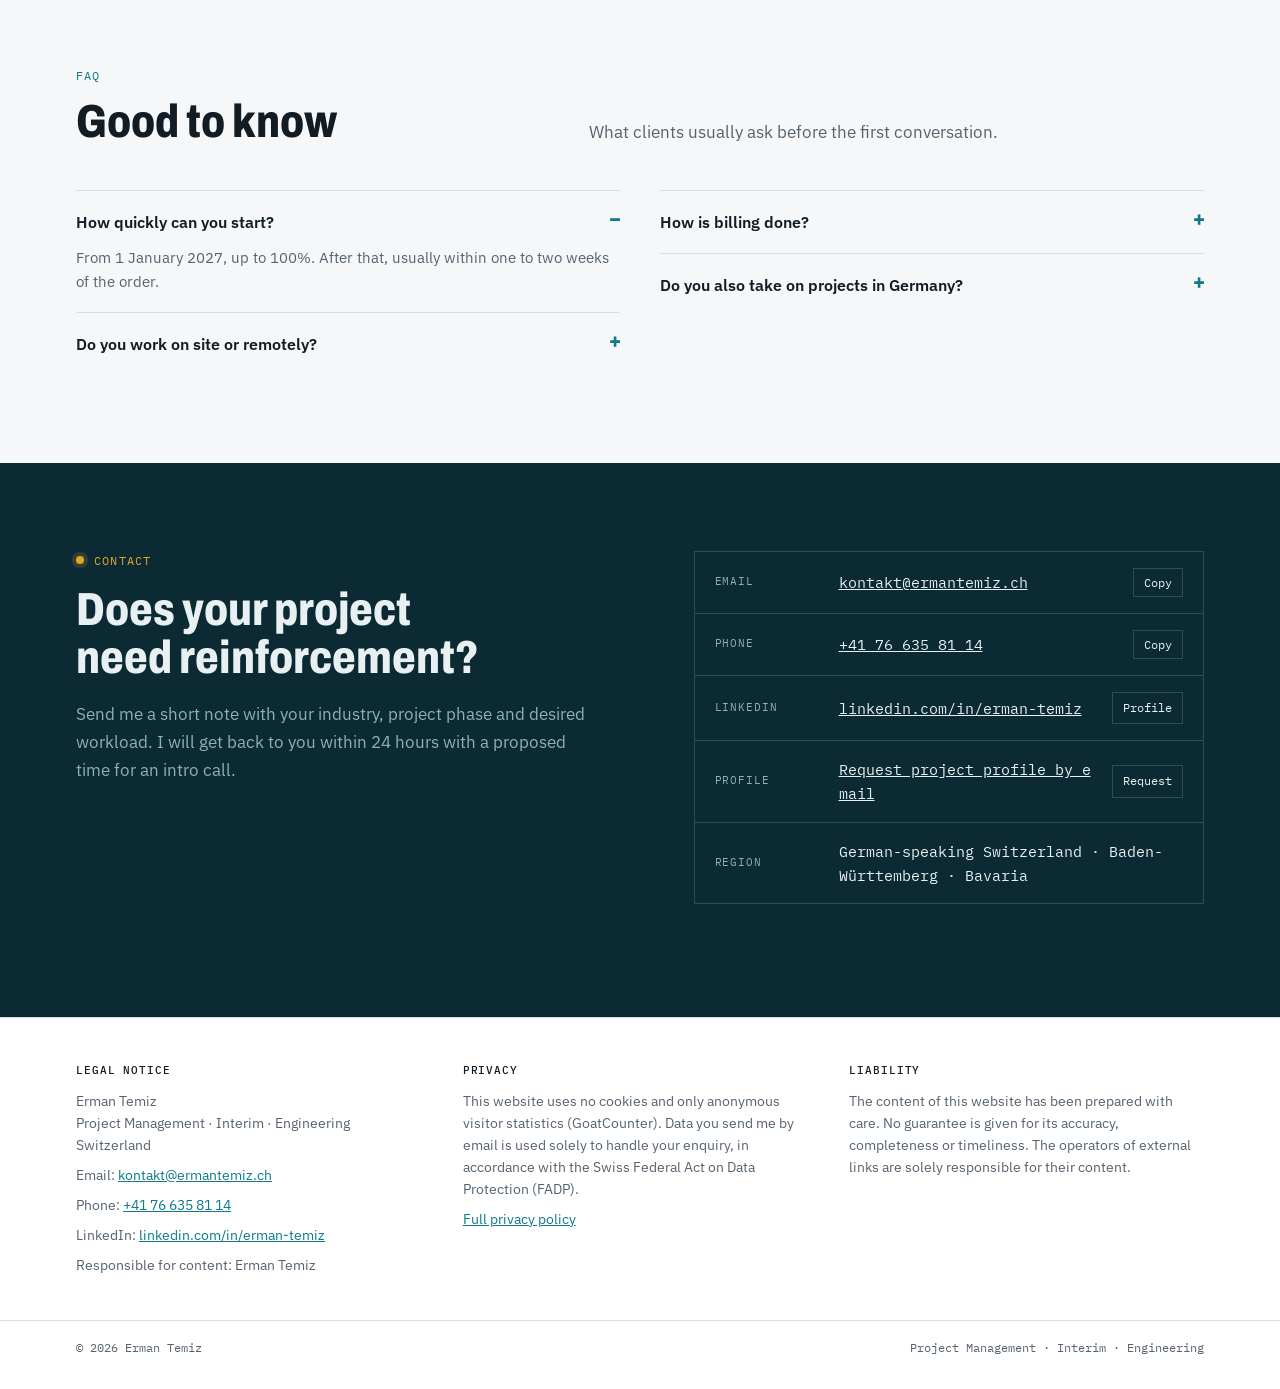
==== commit aabaad21: "ZF-Projekt: EcoLife, Montage-/Layoutplanung, Materialbereitstellung, Betriebsmittel ergänzt Co-Autho" ====
--- a/en/index.html
+++ b/en/index.html
@@ -444,9 +444,10 @@
         <article class="case">
           <div class="case-side">
             <span class="code">P-03 · AUTOMOTIVE</span>
-            <h3>Quality and processes in automotive production</h3>
+            <h3>Quality, processes and assembly planning in transmission production</h3>
             <dl>
               <dt>Client</dt><dd>ZF Friedrichshafen AG</dd>
+              <dt>Product</dt><dd>EcoLife automatic transmission for buses and special vehicles</dd>
               <dt>Employer</dt><dd>ALTEN GmbH / ALTEN Consulting Services GmbH</dd>
               <dt>Role · Period</dt><dd>Engineering Consultant &amp; Auditor · 2022–2024</dd>
             </dl>
@@ -458,6 +459,9 @@
             <div><h4>Process optimisation</h4><p>Analysing and optimising production processes with Lean Management, MTM, 5S, CIP and shopfloor management, including process flow planning and lead times.</p></div>
             <div><h4>Project management</h4><p>Creating and maintaining project schedules, schedule, cost and resource planning, and working in the project team.</p></div>
             <div><h4>Production &amp; maintenance</h4><p>Writing work instructions and maintenance concepts for production and assembly, and leading quality projects.</p></div>
+            <div><h4>Assembly &amp; layout planning</h4><p>As-is analysis and layout optimisation of two assembly lines, including space planning and target concepts for workstations and racks.</p></div>
+            <div><h4>Material supply</h4><p>Concepts for pick-by-light, kanban and supermarket racks, plus as-is/target rack allocation and material lists per workstation.</p></div>
+            <div><h4>Equipment &amp; ergonomics</h4><p>Contribution to production equipment such as a greasing system, press and measuring station, ergonomic improvements and solution concepts for special processes.</p></div>
           </div>
         </article>
         <article class="case">
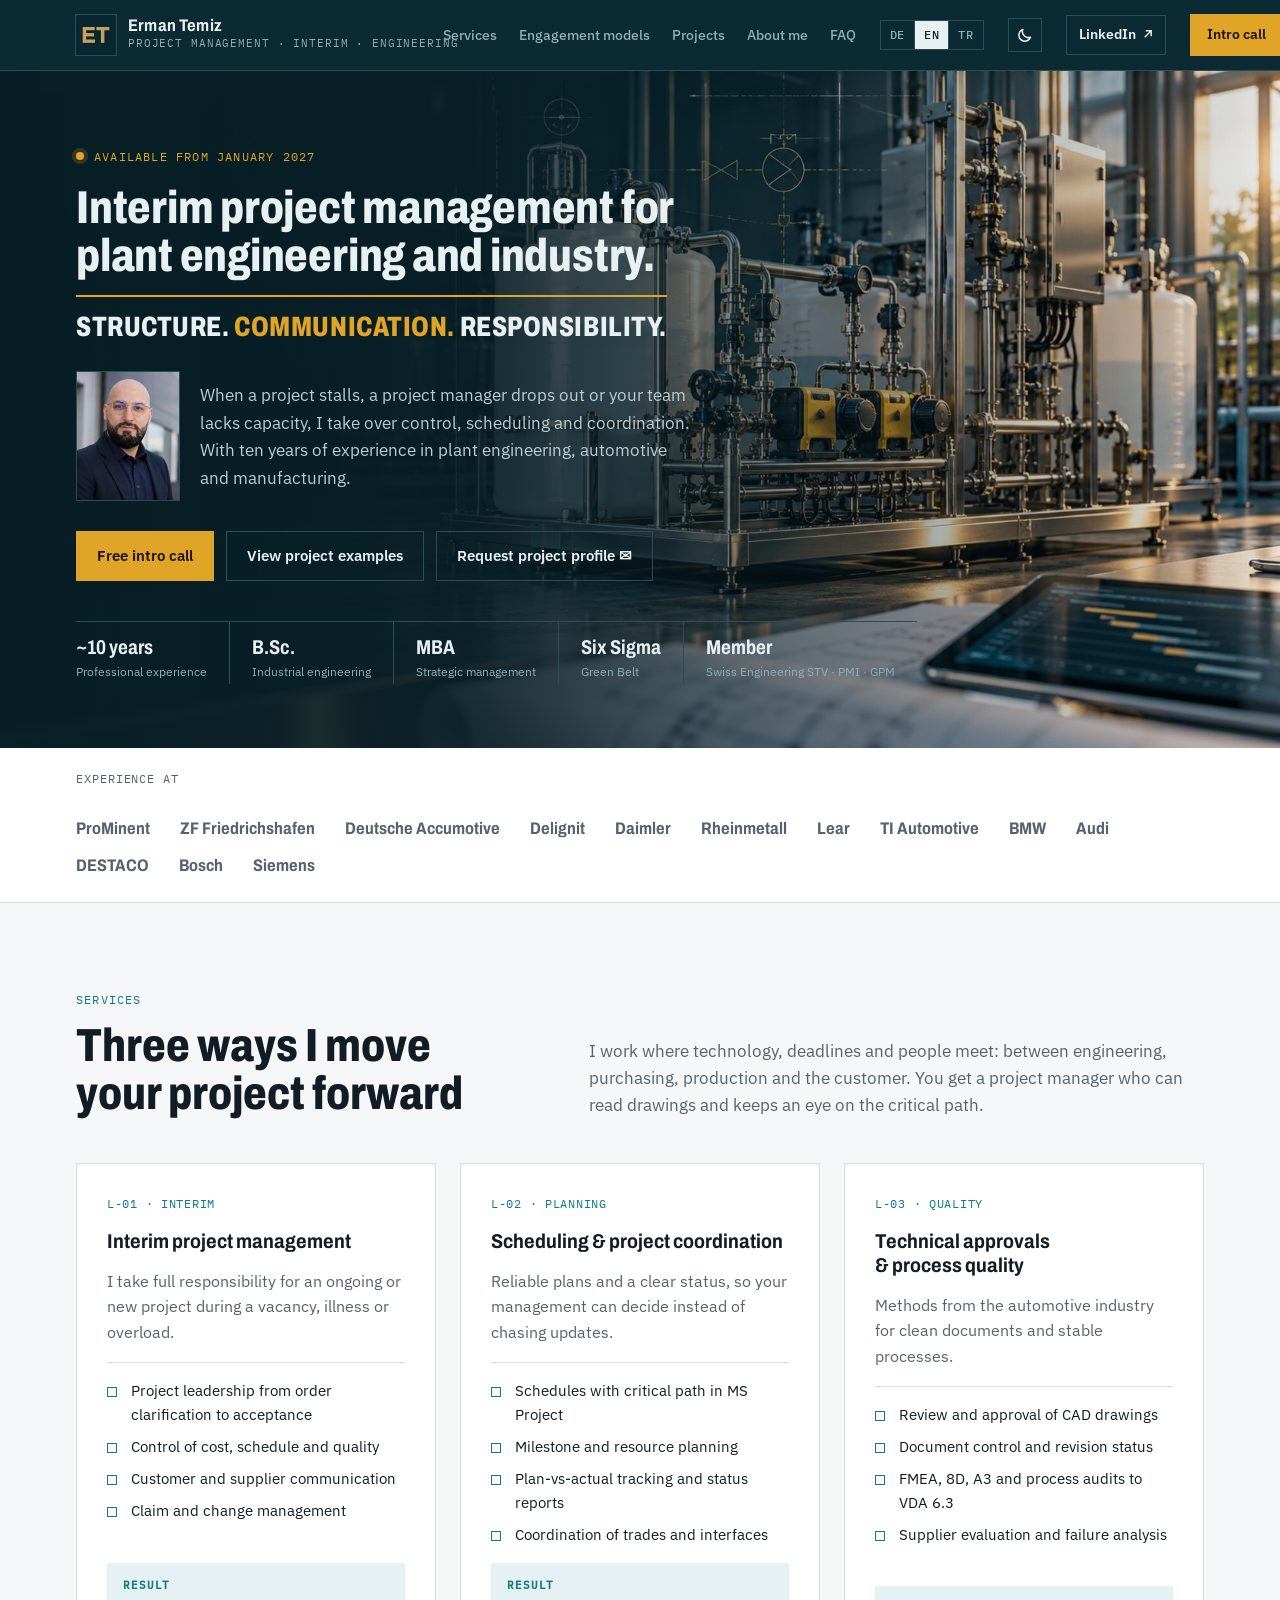
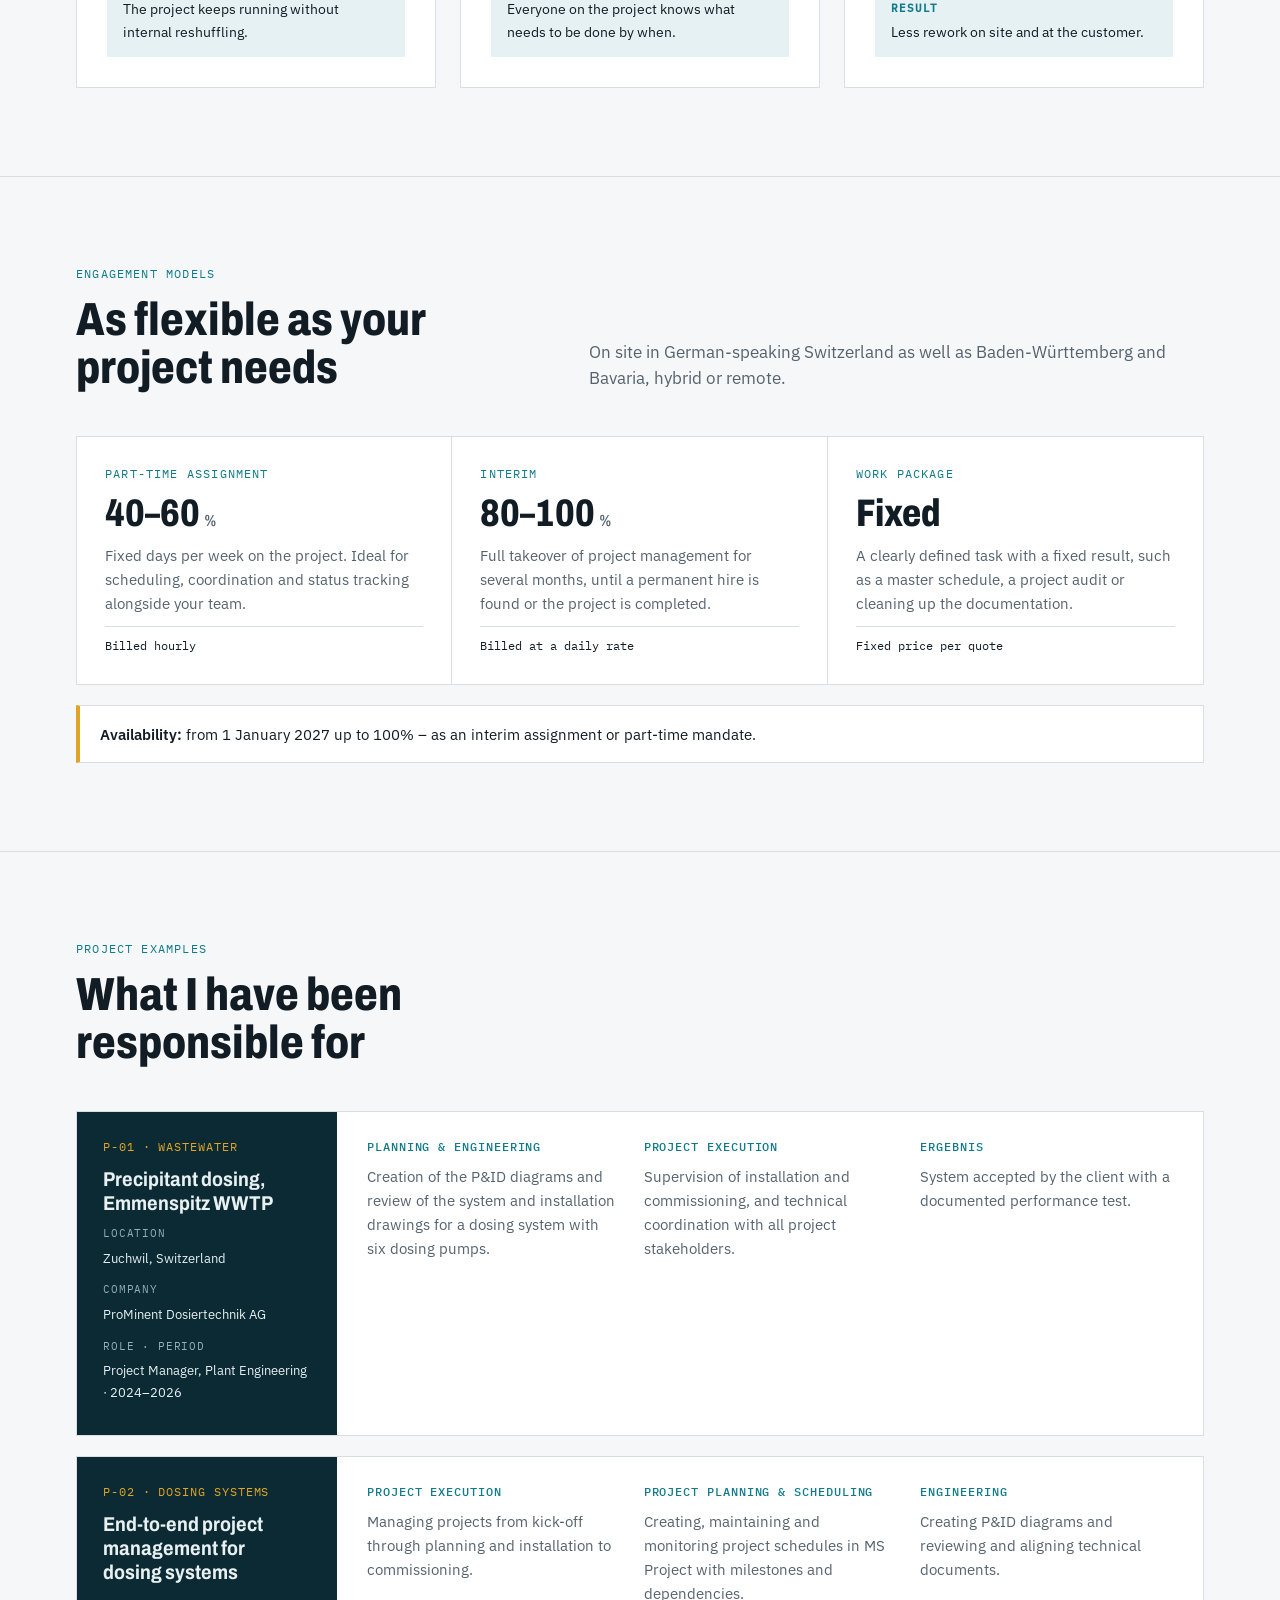
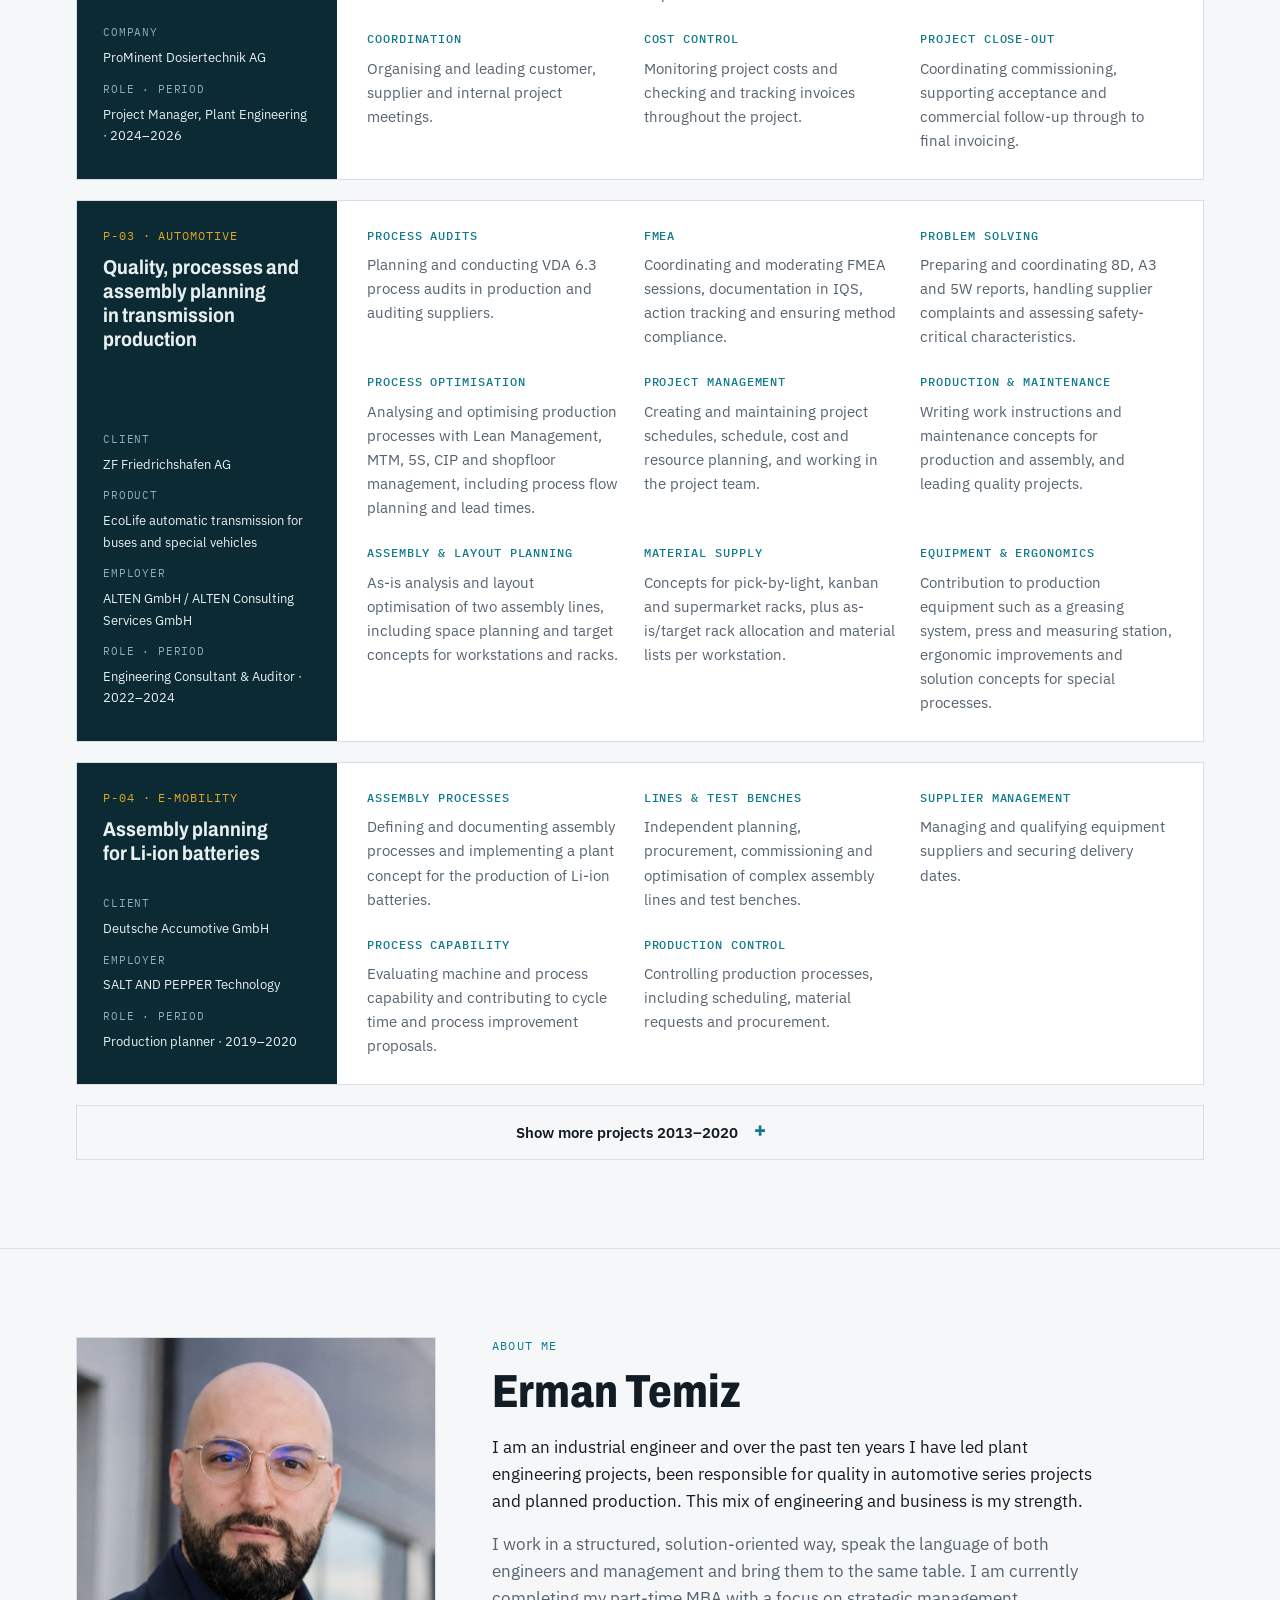
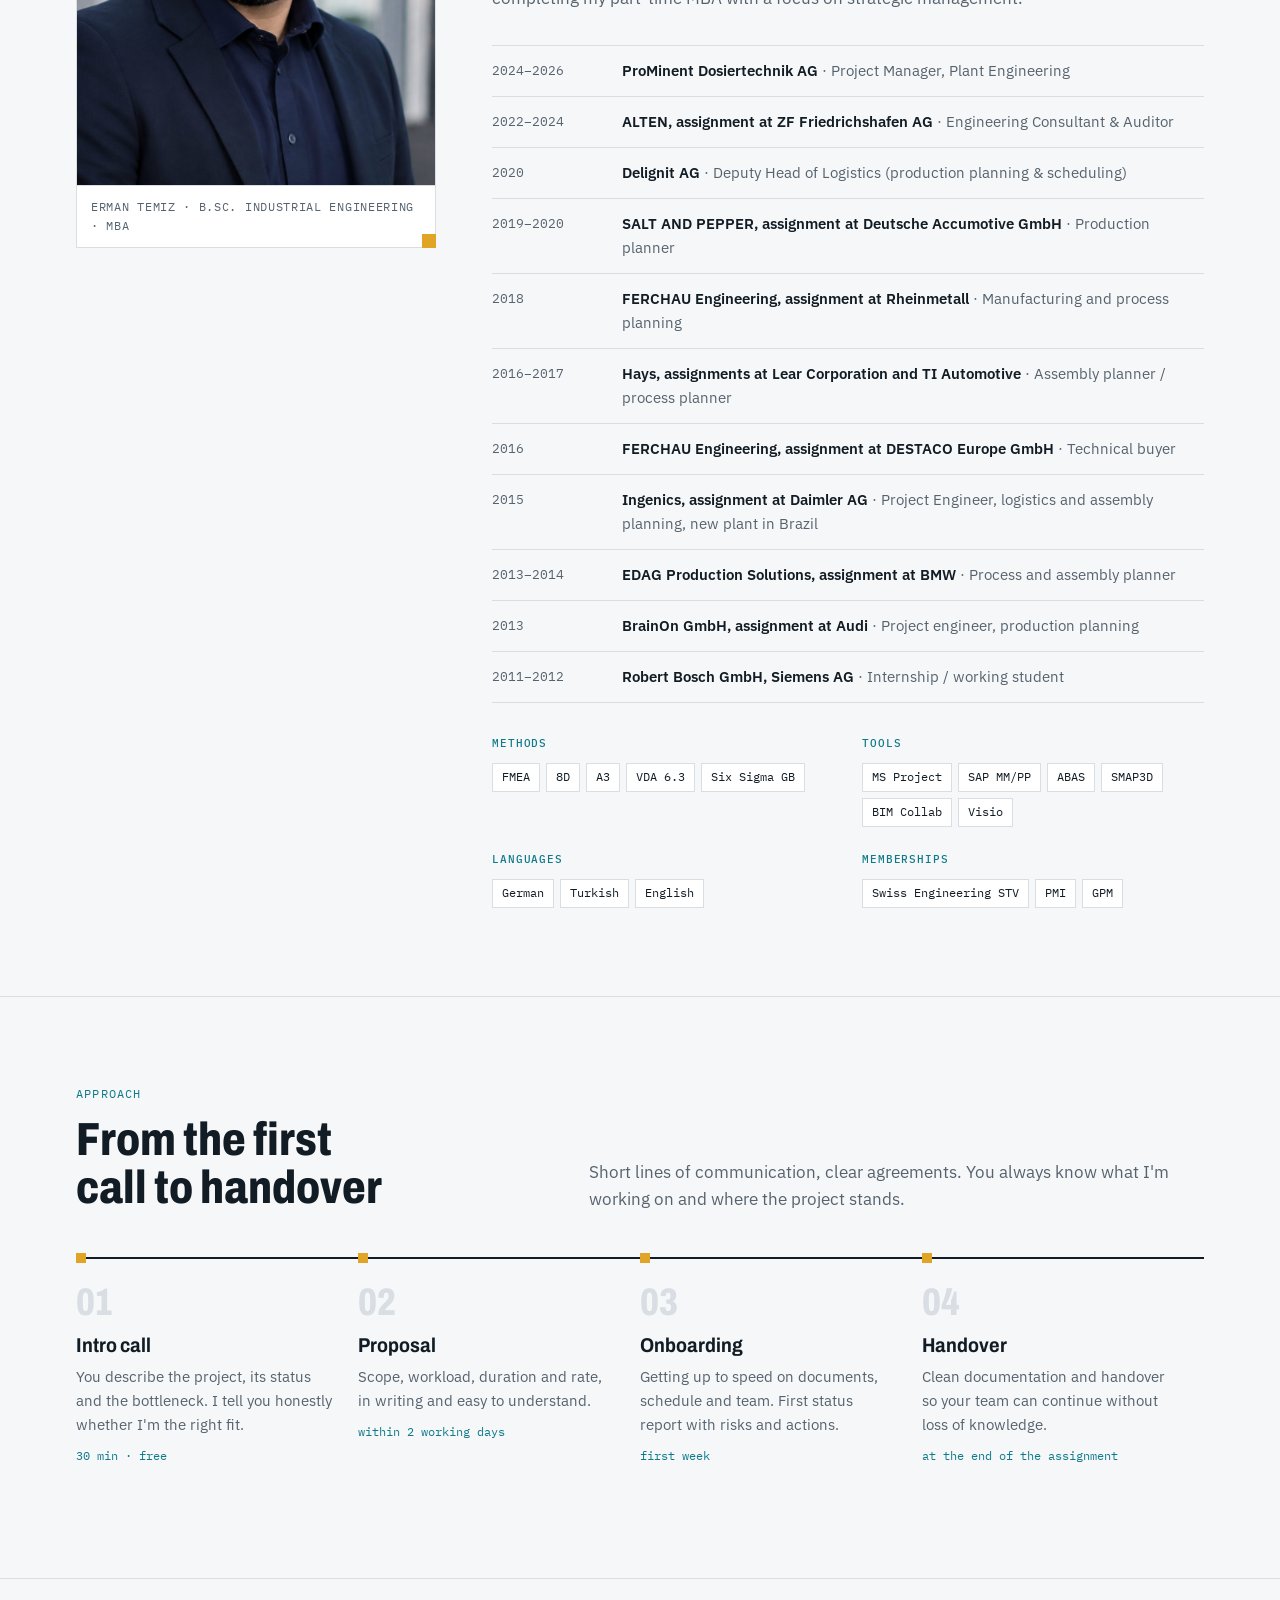
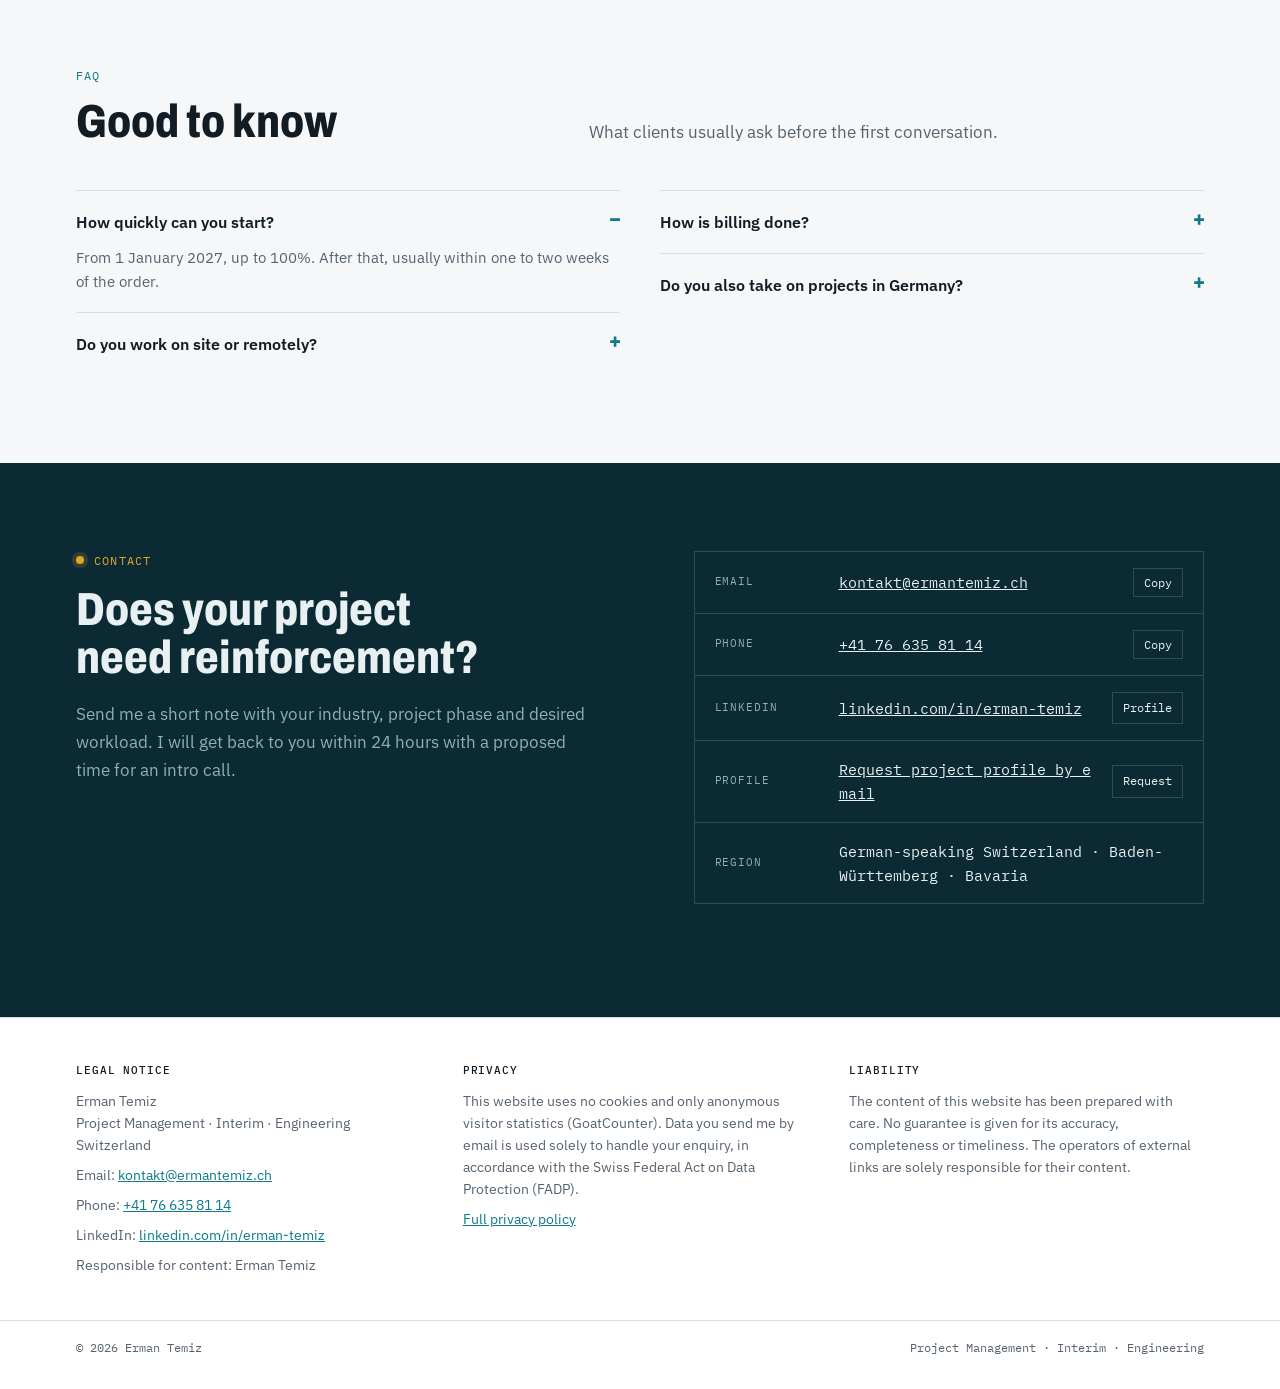
==== commit ca0edd91: "Hell/Dunkel-Umschalter im Header (alle Sprachen + Datenschutz) Co-Authored-By: Claude Opus 5.5 <nore" ====
--- a/en/index.html
+++ b/en/index.html
@@ -25,6 +25,7 @@
 <link rel="icon" type="image/png" sizes="32x32" href="/favicon-32.png">
 <link rel="apple-touch-icon" href="/apple-touch-icon.png">
 <link rel="stylesheet" href="../fonts/fonts.css">
+<script>try{var t=localStorage.getItem("theme");if(t==="dark"||t==="light")document.documentElement.dataset.theme=t}catch(e){}</script>
 <style>
 /* Layout: engineering consultancy. A deep petrol hero carrying a live P&ID line drawing; below, calm white sections on a strict 12-col grid, hairline rules, mono tag codes as in plant documentation. */
 :root{
@@ -97,6 +98,12 @@
 .lang a + a{border-left:1px solid var(--band-line)}
 .lang a:hover{color:var(--band-ink)}
 .lang a[aria-current="page"]{background:var(--band-ink);color:var(--band)}
+.theme-btn{display:inline-grid;place-items:center;width:34px;height:34px;padding:0;border:1px solid var(--band-line);background:transparent;color:var(--band-ink);cursor:pointer;transition:border-color .15s;flex:none}
+.theme-btn:hover{border-color:var(--band-ink)}
+.theme-btn svg{width:16px;height:16px;display:block}
+.theme-btn .i-sun{display:none}
+:root[data-theme="dark"] .theme-btn .i-sun{display:block}:root[data-theme="dark"] .theme-btn .i-moon{display:none}
+@media (prefers-color-scheme:dark){:root:not([data-theme="light"]) .theme-btn .i-sun{display:block}:root:not([data-theme="light"]) .theme-btn .i-moon{display:none}}
 @media (max-width:560px){.li-link{display:none}}
 @media (max-width:760px){.logo-text span{display:none}}
 
@@ -281,6 +288,7 @@
       <a href="#faq">FAQ</a>
     </nav>
     <div class="lang" role="group" aria-label="Language"><a href="https://ermantemiz.ch/" lang="de" hreflang="de">DE</a><a href="https://ermantemiz.ch/en/" lang="en" hreflang="en" aria-current="page">EN</a><a href="https://ermantemiz.ch/tr/" lang="tr" hreflang="tr">TR</a></div>
+    <button class="theme-btn" type="button" id="themeToggle" aria-label="Toggle light/dark mode" title="Toggle light/dark mode" hidden><svg class="i-moon" viewBox="0 0 16 16" aria-hidden="true"><path d="M13.5 10.2A6 6 0 0 1 5.8 2.5a6 6 0 1 0 7.7 7.7z" fill="none" stroke="currentColor" stroke-width="1.5" stroke-linejoin="round"/></svg><svg class="i-sun" viewBox="0 0 16 16" aria-hidden="true"><circle cx="8" cy="8" r="3" fill="none" stroke="currentColor" stroke-width="1.5"/><path d="M8 1v2M8 13v2M1 8h2M13 8h2M3 3l1.4 1.4M11.6 11.6 13 13M3 13l1.4-1.4M11.6 4.4 13 3" stroke="currentColor" stroke-width="1.5" stroke-linecap="round"/></svg></button>
     <a class="li-link" href="https://www.linkedin.com/in/erman-temiz/" target="_blank" rel="noopener" aria-label="LinkedIn profile of Erman Temiz (opens in new tab)">LinkedIn<svg viewBox="0 0 12 12" width="11" height="11" aria-hidden="true"><path d="M4 2h6v6M10 2 3 9" fill="none" stroke="currentColor" stroke-width="1.6"/></svg></a>
     <a class="btn btn-signal" href="#kontakt">Intro call</a>
   </div>
@@ -727,6 +735,21 @@
   });
 });
 </script>
+<script>
+(function(){
+  var b=document.getElementById('themeToggle');if(!b)return;
+  var r=document.documentElement,mq=matchMedia('(prefers-color-scheme: dark)');
+  function cur(){return r.dataset.theme||(mq.matches?'dark':'light')}
+  function sync(){b.setAttribute('aria-pressed',cur()==='dark'?'true':'false')}
+  b.hidden=false;sync();
+  b.addEventListener('click',function(){
+    var n=cur()==='dark'?'light':'dark';r.dataset.theme=n;
+    try{localStorage.setItem('theme',n)}catch(e){}
+    sync();
+  });
+  mq.addEventListener&&mq.addEventListener('change',sync);
+})();
+</script>
 <script data-goatcounter="https://ermantemiz.goatcounter.com/count" async src="https://gc.zgo.at/count.js"></script>
 </body>
 </html>
